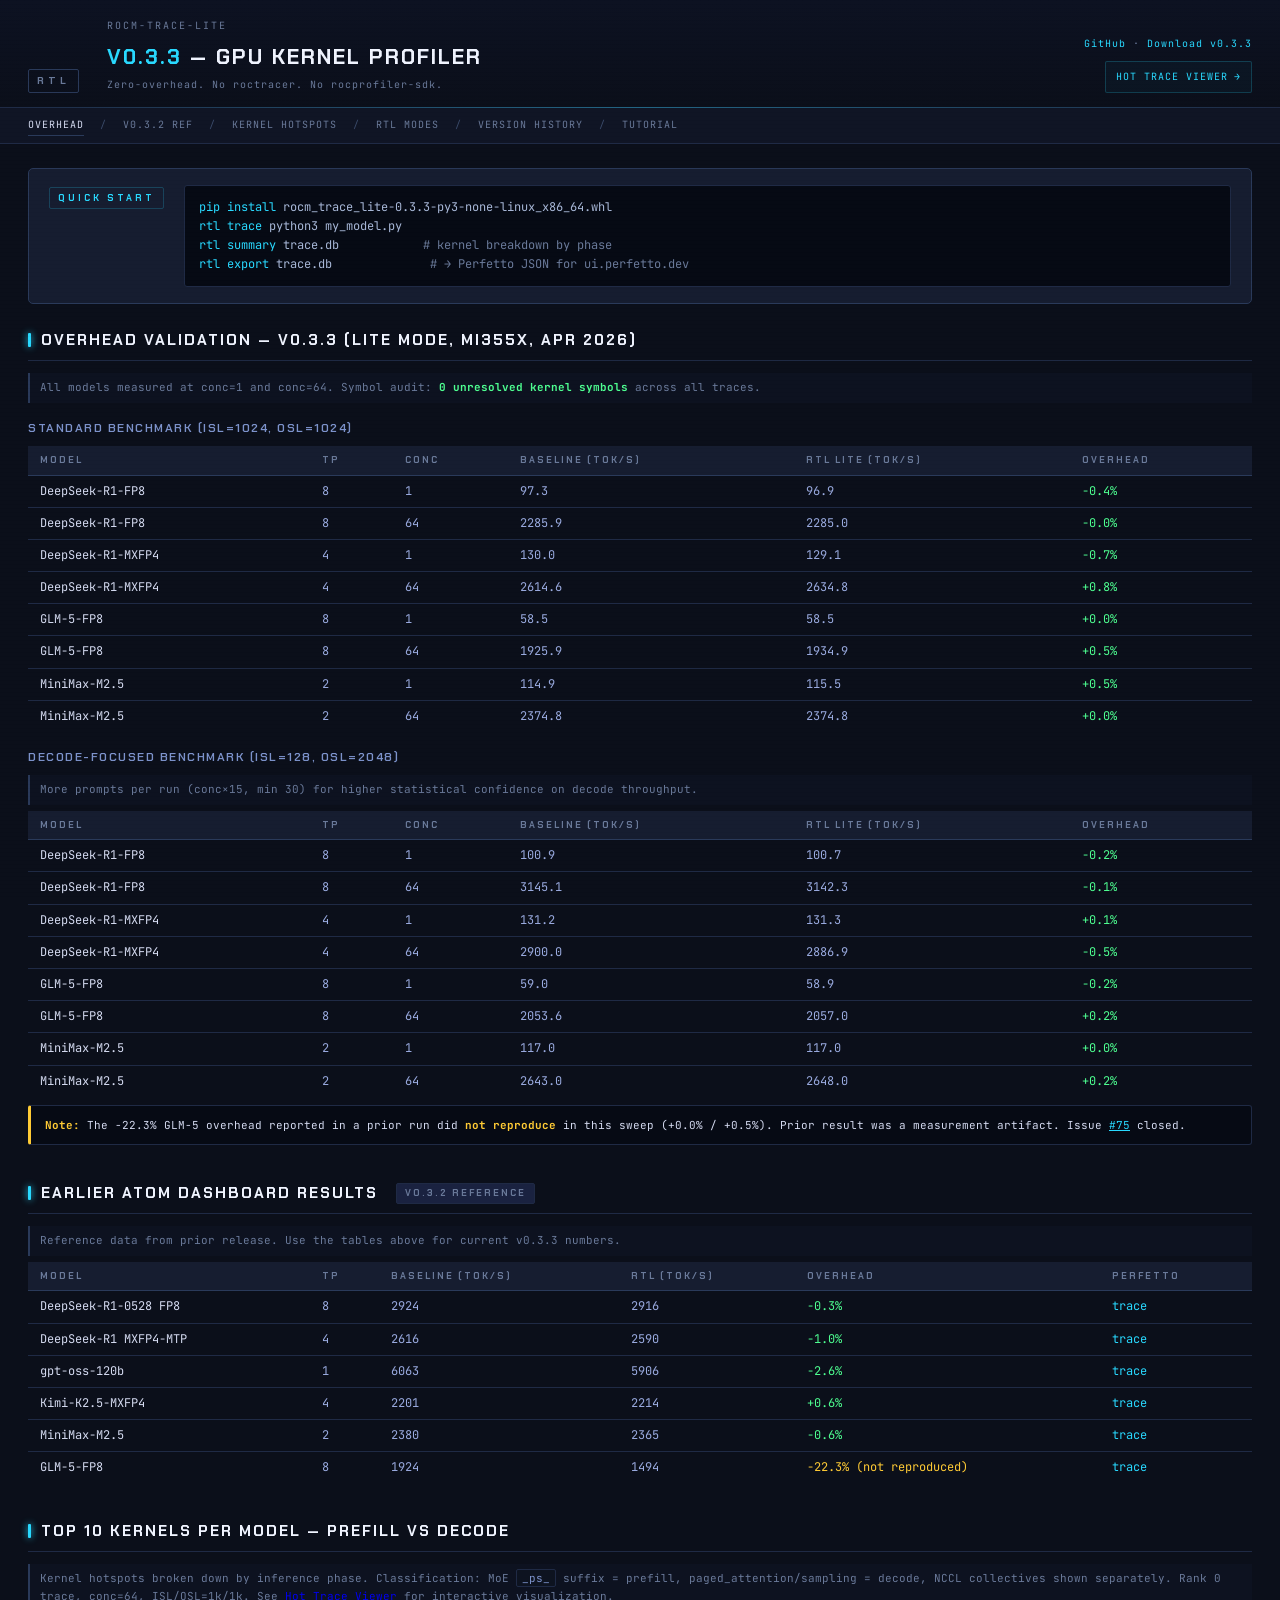
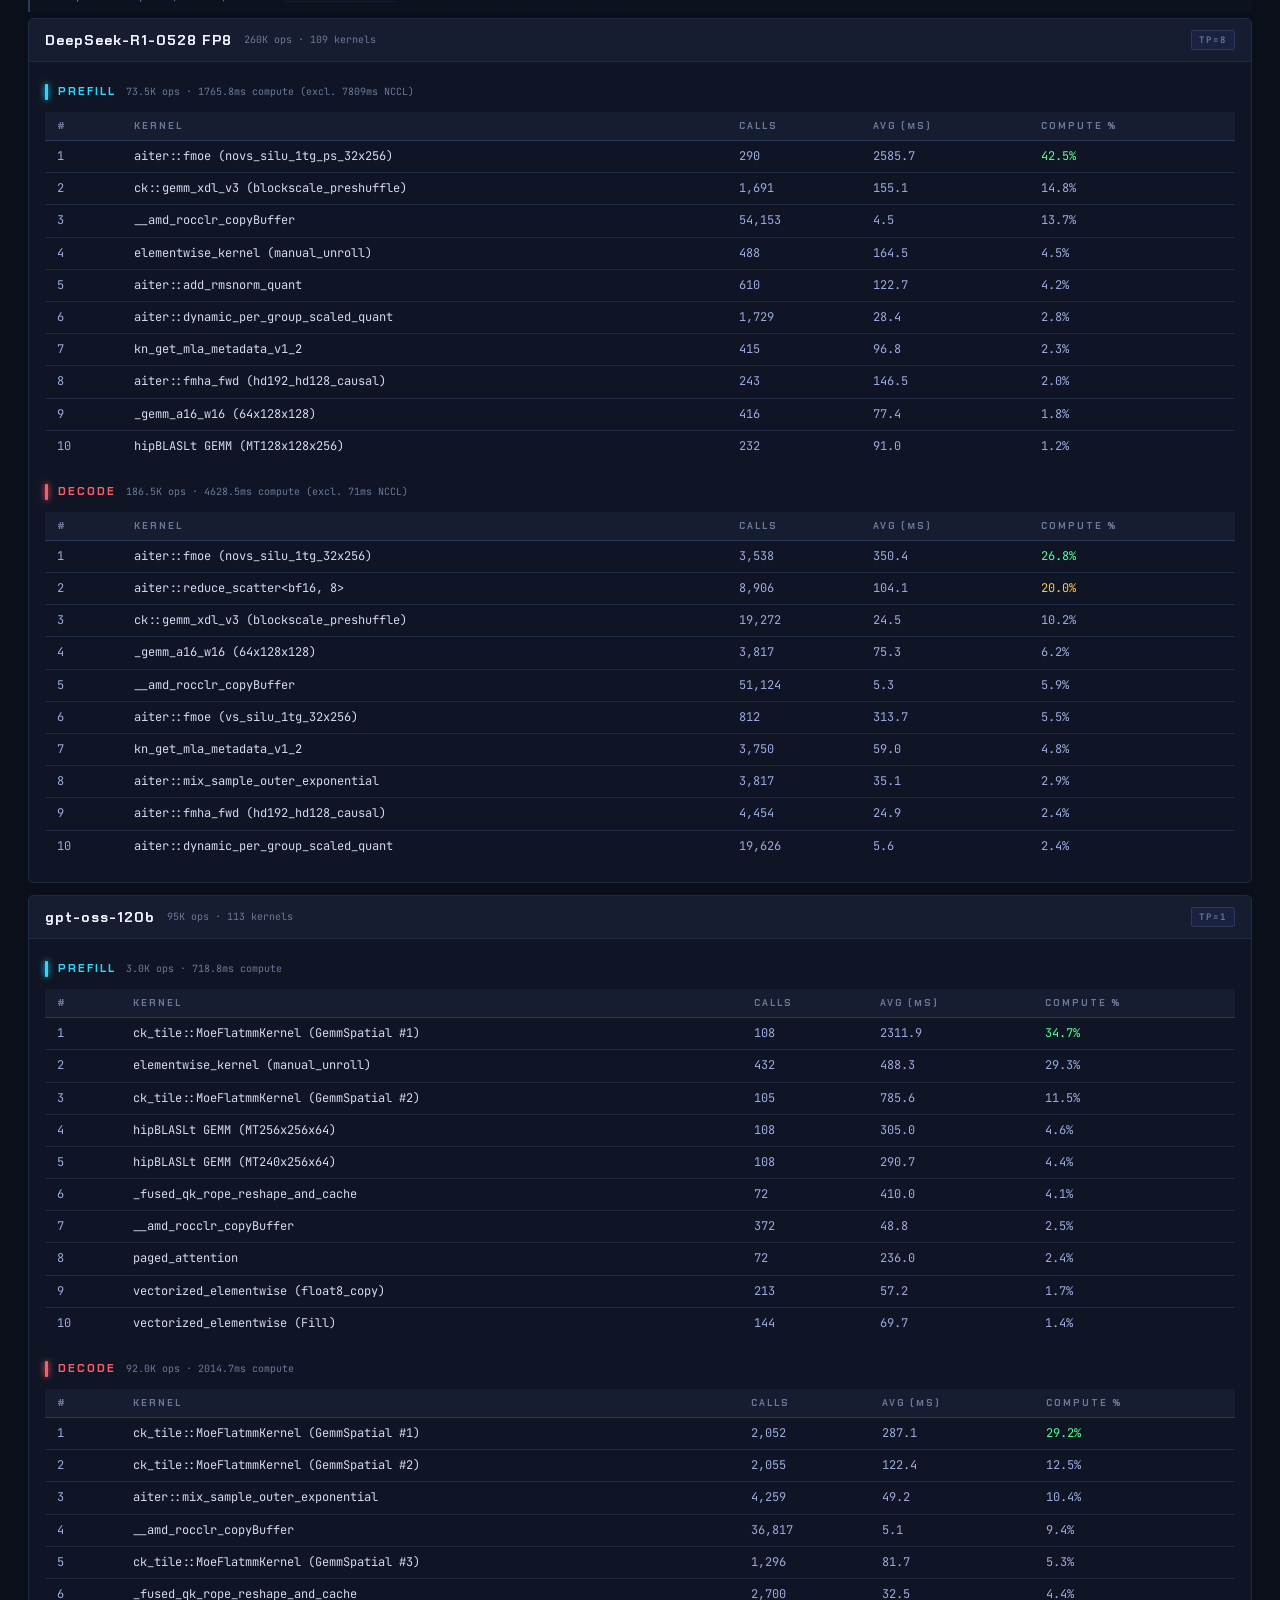
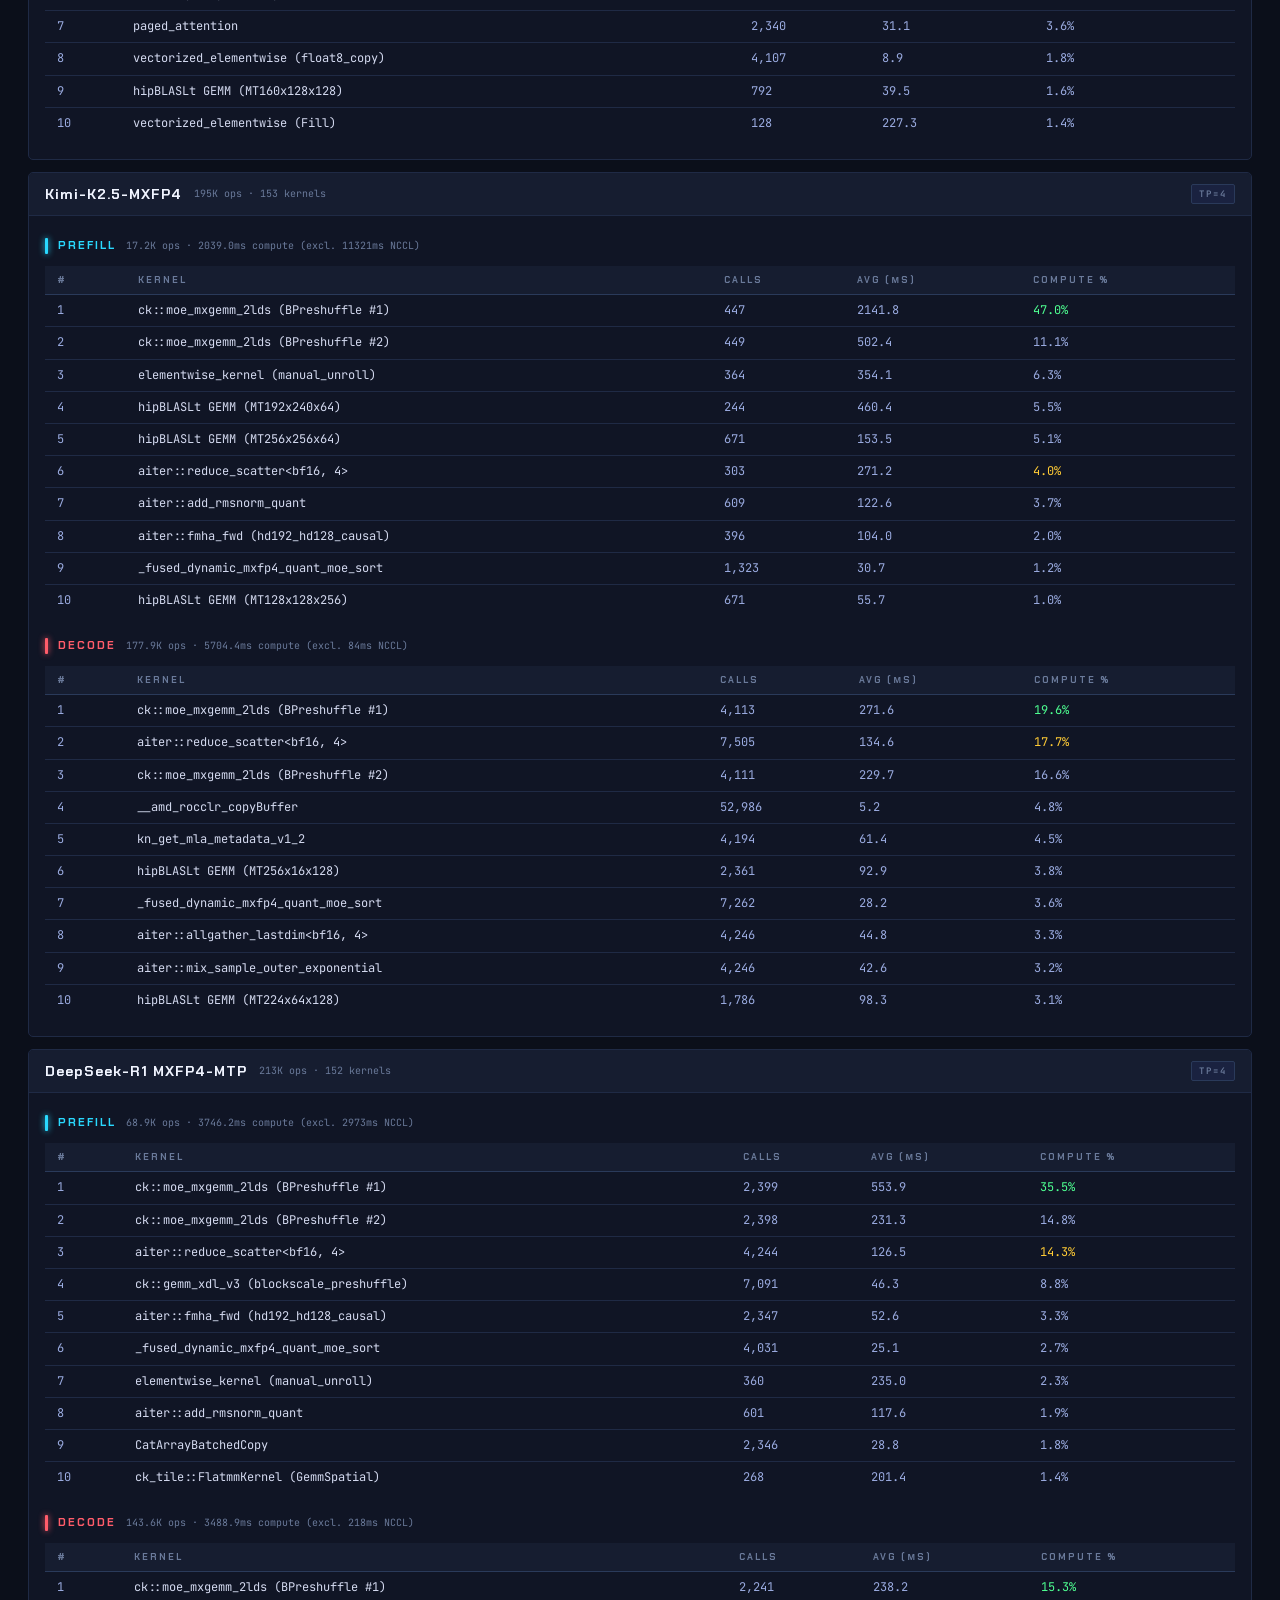
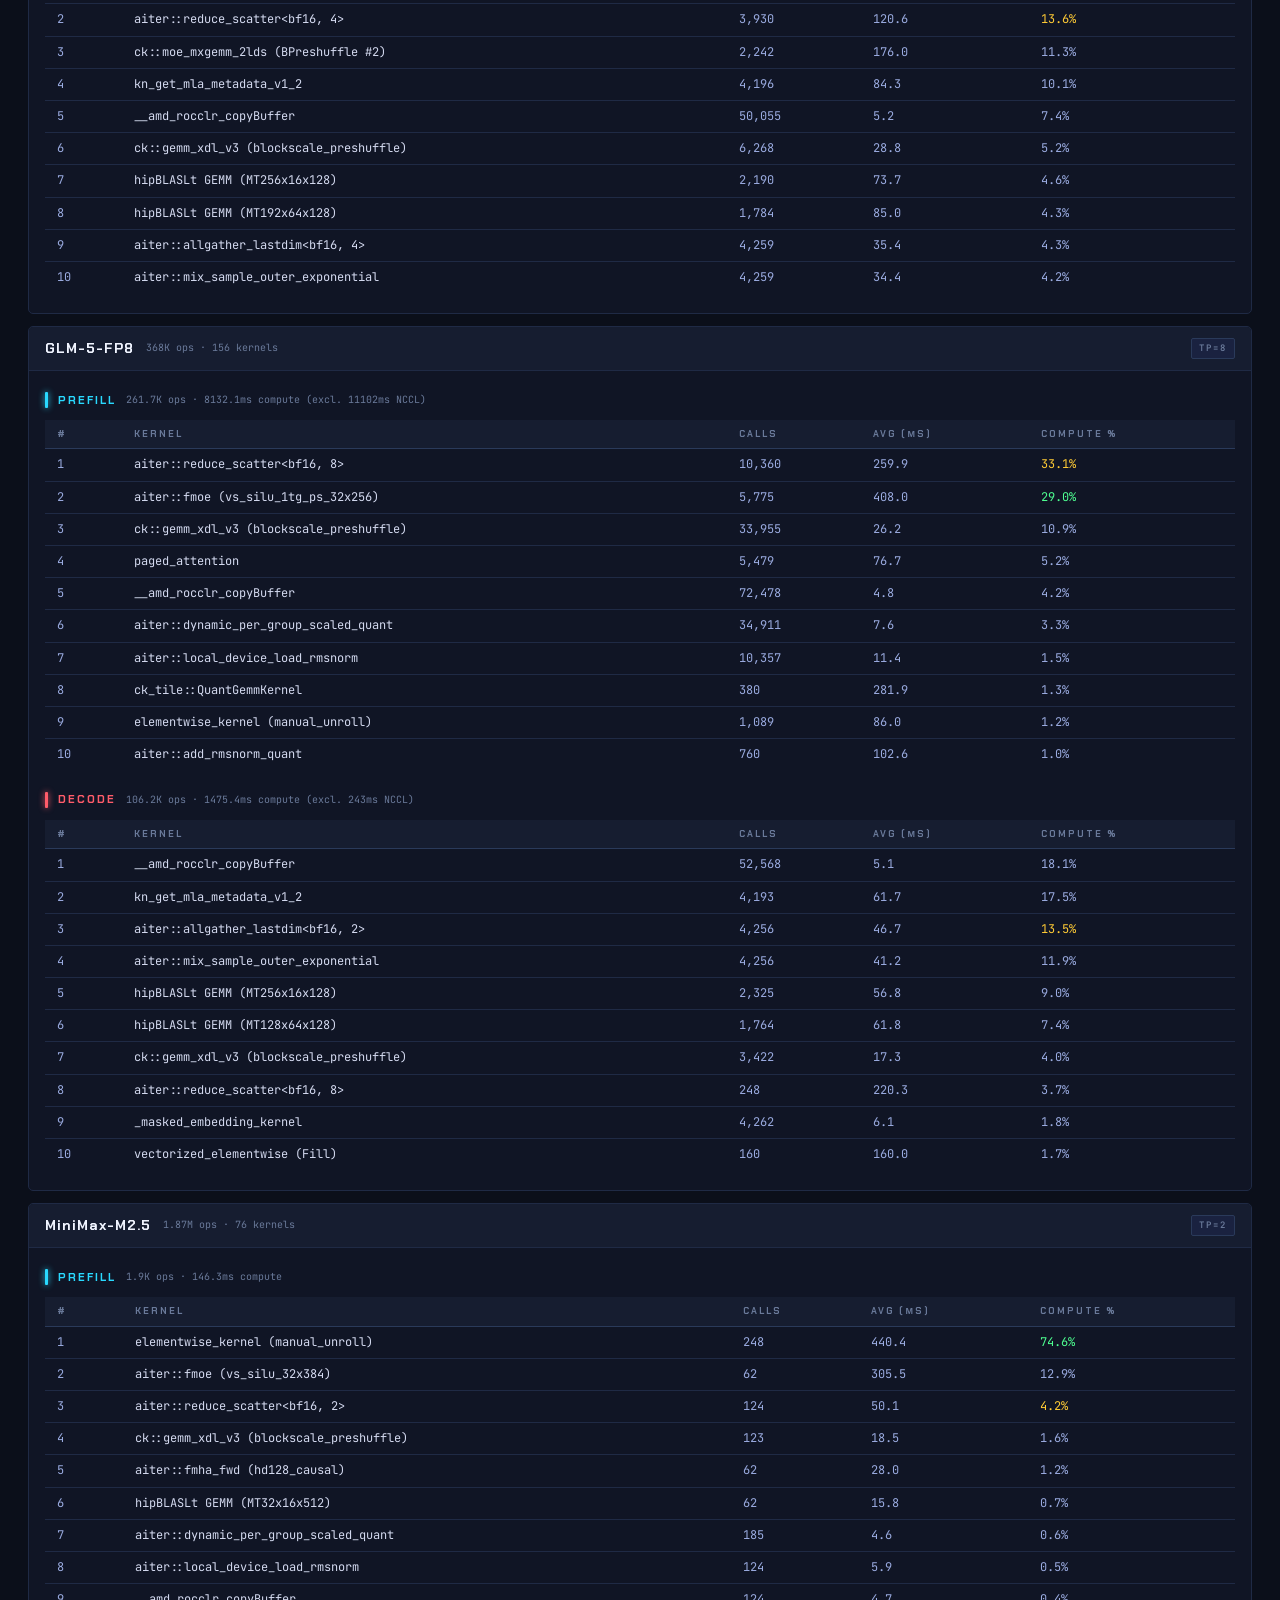
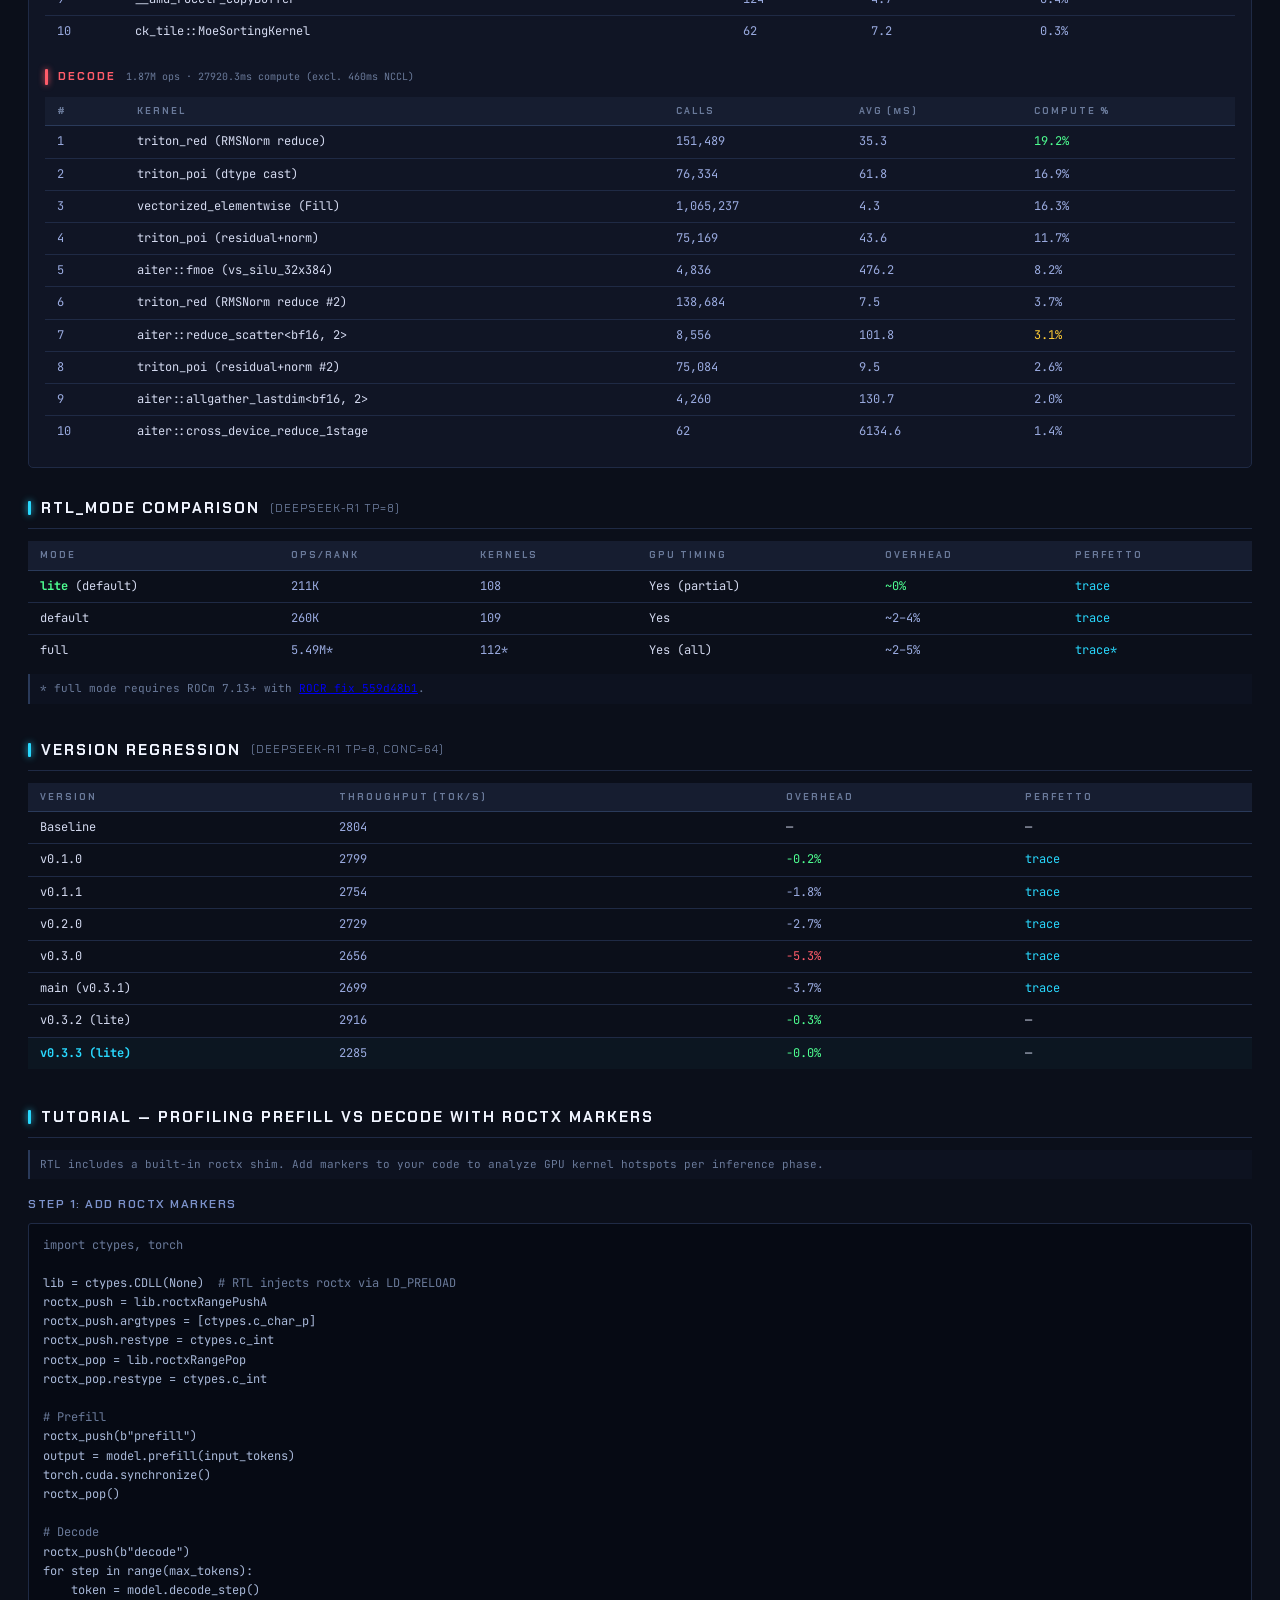
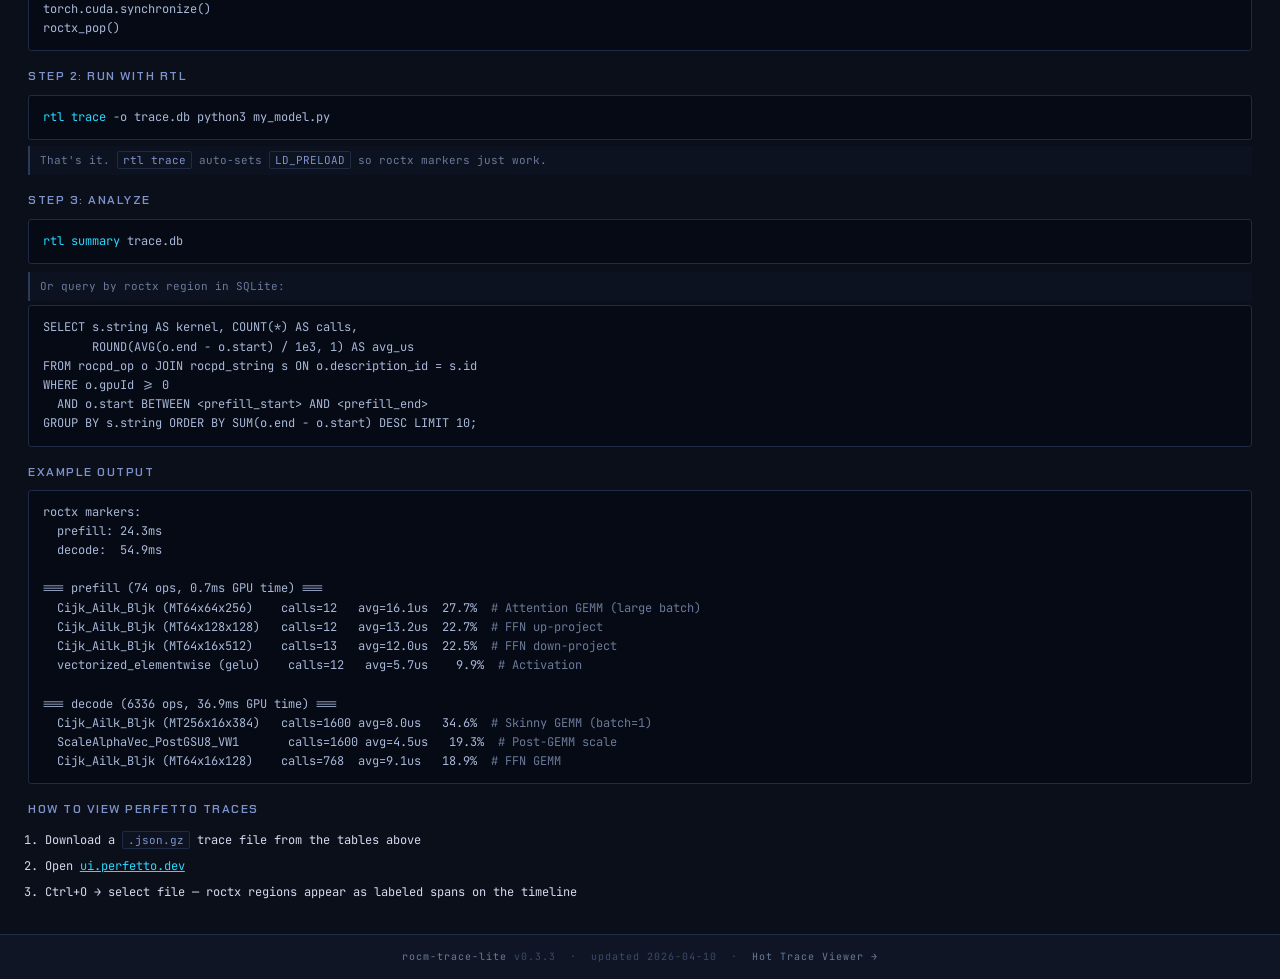
==== docs/extra/samples/index.html @ 05d45464 "docs: Rename benchmark.html → index.html in samples so samples/index.html resolves Co-Authored-By: C" ====
<!DOCTYPE html>
<html lang="en">
<head>
<meta charset="utf-8">
<title>rocm-trace-lite (RTL) — Zero-Overhead GPU Profiler</title>
<link rel="preconnect" href="https://fonts.googleapis.com">
<link href="https://fonts.googleapis.com/css2?family=Chakra+Petch:wght@300;400;600;700&family=JetBrains+Mono:wght@300;400;500&display=swap" rel="stylesheet">
<style>
:root {
  --bg:       #0b0f1a;
  --bg2:      #101525;
  --bg3:      #161d30;
  --border:   #1f2a45;
  --border2:  #2a3a5a;
  --text:     #d4daf0;
  --muted:    #6a7a9a;
  --dim:      #3a4a6a;
  --prefill:  #29d9ff;
  --decode:   #ff5c6a;
  --comm:     #ffcb35;
  --shared:   #7d93cc;
  --pass:     #4eff91;
  --warn:     #ffcb35;
  --white:    #f0f4ff;
}
*,*::before,*::after{box-sizing:border-box;margin:0;padding:0}
body{background:var(--bg);color:var(--text);font-family:'JetBrains Mono',monospace;font-size:13px;line-height:1.6;min-height:100vh}
body::before{content:'';position:fixed;inset:0;z-index:9999;pointer-events:none;background:repeating-linear-gradient(0deg,transparent,transparent 3px,rgba(0,0,0,0.02) 3px,rgba(0,0,0,0.02) 4px)}

/* HEADER */
header{border-bottom:1px solid var(--border);padding:18px 28px 14px;display:flex;align-items:flex-end;gap:28px;background:linear-gradient(180deg,#0d1222 0%,var(--bg) 100%);position:relative}
header::after{content:'';position:absolute;bottom:-1px;left:0;right:0;height:1px;background:linear-gradient(90deg,transparent,#29d9ff55,transparent)}
.logo-mark{font-family:'Chakra Petch',sans-serif;font-size:10px;font-weight:700;letter-spacing:4px;color:var(--muted);text-transform:uppercase;border:1px solid var(--border2);padding:3px 8px;border-radius:2px;flex-shrink:0}
.header-titles{flex:1}
h1{font-family:'Chakra Petch',sans-serif;font-size:21px;font-weight:700;letter-spacing:2px;color:var(--white);text-transform:uppercase;margin-top:6px}
h1 span{color:var(--prefill)}
.header-sub{font-size:10px;color:var(--muted);letter-spacing:1px;margin-top:3px}
.header-right{text-align:right;font-size:10px;color:var(--muted);letter-spacing:1px;line-height:2.2;flex-shrink:0}
.header-right a{color:var(--prefill);text-decoration:none}
.header-right a:hover{color:var(--white)}
.hot-link{display:inline-flex;align-items:center;gap:6px;color:var(--prefill);text-decoration:none;font-size:10px;letter-spacing:1px;text-transform:uppercase;border:1px solid #29d9ff35;padding:4px 10px;border-radius:2px;transition:all .15s;background:#29d9ff08}
.hot-link:hover{color:var(--white);border-color:#29d9ff88;background:#29d9ff14}
.hot-link::after{content:' →'}

/* NAV BAR */
.nav-bar{display:flex;align-items:center;gap:16px;padding:7px 28px;border-bottom:1px solid var(--border);background:var(--bg2);font-size:10px;color:var(--muted);letter-spacing:1px}
.nav-item{color:var(--muted);text-decoration:none;text-transform:uppercase;letter-spacing:1px;font-size:10px;padding:2px 0;border-bottom:1px solid transparent;transition:all .15s}
.nav-item:hover,.nav-item.active{color:var(--text);border-bottom-color:var(--border2)}
.nav-sep{color:var(--dim)}

/* MAIN */
.container{padding:24px 28px;display:flex;flex-direction:column;gap:24px;max-width:1400px;margin:0 auto}

/* SECTION HEADER */
.sec-label{font-family:'Chakra Petch',sans-serif;font-size:9px;font-weight:700;letter-spacing:4px;text-transform:uppercase;color:var(--muted);margin-bottom:6px}
h2{font-family:'Chakra Petch',sans-serif;font-size:15px;font-weight:700;letter-spacing:2px;color:var(--white);text-transform:uppercase;padding-bottom:8px;border-bottom:1px solid var(--border);margin-bottom:12px;display:flex;align-items:center;gap:10px}
h2::before{content:'';display:inline-block;width:3px;height:14px;border-radius:1px;background:var(--prefill);box-shadow:0 0 7px var(--prefill);flex-shrink:0}
h3{font-family:'Chakra Petch',sans-serif;font-size:12px;font-weight:600;letter-spacing:1.5px;color:var(--shared);text-transform:uppercase;margin:16px 0 8px}

/* CARD */
.card{border:1px solid var(--border);border-radius:5px;overflow:hidden;background:var(--bg2)}
.card:hover{border-color:var(--border2)}

/* QUICK START */
.quickstart{background:var(--bg3);border:1px solid var(--border2);border-radius:5px;padding:16px 20px;display:grid;grid-template-columns:auto 1fr;gap:20px;align-items:start}
.qs-badge{font-family:'Chakra Petch',sans-serif;font-size:9px;font-weight:700;letter-spacing:3px;text-transform:uppercase;color:var(--prefill);border:1px solid #29d9ff35;padding:3px 8px;border-radius:2px;white-space:nowrap;margin-top:2px}
pre{background:#060a14;border:1px solid var(--border);border-radius:3px;padding:12px 14px;font-family:'JetBrains Mono',monospace;font-size:12px;color:#a8b8d8;overflow-x:auto;line-height:1.6}
pre .cmd{color:var(--prefill)}
pre .cmt{color:var(--muted)}
code{background:#0d1320;border:1px solid var(--border);padding:1px 5px;border-radius:2px;font-family:'JetBrains Mono',monospace;font-size:11px;color:var(--shared)}

/* TABLES */
.tbl-wrap{overflow-x:auto;margin-bottom:8px}
table{width:100%;border-collapse:collapse;font-size:12px}
th{background:var(--bg3);color:var(--muted);font-family:'Chakra Petch',sans-serif;font-size:9px;font-weight:700;letter-spacing:2px;text-transform:uppercase;padding:7px 12px;border-bottom:1px solid var(--border2);text-align:left;white-space:nowrap}
td{padding:6px 12px;border-bottom:1px solid var(--border);color:var(--text);vertical-align:top}
tr:last-child td{border-bottom:none}
tr:hover td{background:rgba(255,255,255,0.02)}
.num{color:#9aabe0;font-variant-numeric:tabular-nums}
.pass{color:var(--pass)}
.warn{color:var(--warn)}
.fail{color:var(--decode)}
.muted-td{color:var(--muted);font-style:italic}
td a{color:var(--prefill);text-decoration:none}
td a:hover{color:var(--white);text-decoration:underline}

/* PHASE LABELS */
.phase-head{display:flex;align-items:center;gap:10px;padding:7px 0 5px;margin:14px 0 6px}
.phase-dot{width:3px;height:16px;border-radius:1px;flex-shrink:0}
.phase-name{font-family:'Chakra Petch',sans-serif;font-size:11px;font-weight:700;letter-spacing:2px;text-transform:uppercase}
.phase-meta{font-size:10px;color:var(--muted);font-family:'JetBrains Mono',monospace}
.ph-prefill .phase-dot{background:var(--prefill);box-shadow:0 0 6px var(--prefill)}
.ph-prefill .phase-name{color:var(--prefill)}
.ph-decode .phase-dot{background:var(--decode);box-shadow:0 0 6px var(--decode)}
.ph-decode .phase-name{color:var(--decode)}

/* MODEL SECTIONS */
.model-block{border:1px solid var(--border);border-radius:5px;overflow:hidden;background:var(--bg2)}
.model-head{padding:10px 16px;background:var(--bg3);border-bottom:1px solid var(--border);display:flex;align-items:center;gap:12px}
.model-name{font-family:'Chakra Petch',sans-serif;font-size:14px;font-weight:700;color:var(--white);letter-spacing:1px}
.model-meta{font-size:10px;color:var(--muted)}
.tag{font-size:9px;font-weight:600;letter-spacing:2px;padding:2px 7px;border-radius:2px;text-transform:uppercase;margin-left:auto}
.tag-tp{background:#1a2240;color:var(--muted);border:1px solid var(--border2)}
.model-body{padding:0 16px 12px}

/* NOTE / CALLOUT */
.note{font-size:11px;color:var(--muted);margin:6px 0;padding:6px 10px;border-left:2px solid var(--border2);background:#0d1220}
.callout{background:#060a14;border:1px solid var(--border);border-left:3px solid var(--comm);border-radius:3px;padding:10px 14px;font-size:11px;color:var(--text);line-height:1.7;margin:8px 0}
.callout b{color:var(--comm)}
.callout a{color:var(--prefill)}

/* VERSION BADGE */
.vbadge{display:inline-flex;align-items:center;gap:5px;font-family:'Chakra Petch',sans-serif;font-size:9px;font-weight:700;letter-spacing:2px;text-transform:uppercase;padding:2px 8px;border-radius:2px}
.vbadge-cur{background:#29d9ff14;color:var(--prefill);border:1px solid #29d9ff35}
.vbadge-old{background:#1a2240;color:var(--muted);border:1px solid var(--border)}

/* SECTION GUTTER */
.section{margin-bottom:4px}

/* FOOTER */
footer{border-top:1px solid var(--border);padding:14px 28px;font-size:10px;color:var(--dim);text-align:center;letter-spacing:1px;background:var(--bg2)}
footer a{color:var(--muted);text-decoration:none}
footer a:hover{color:var(--text)}

ol{padding-left:1.4em;color:var(--text);font-size:12px;line-height:2}
ol li{margin-bottom:2px}
</style>
</head>
<body>

<header>
  <div class="logo-mark">RTL</div>
  <div class="header-titles">
    <div style="font-size:10px;color:var(--muted);letter-spacing:2px;text-transform:uppercase">rocm-trace-lite</div>
    <h1><span>v0.3.3</span> — GPU Kernel Profiler</h1>
    <div class="header-sub">Zero-overhead. No roctracer. No rocprofiler-sdk.</div>
  </div>
  <div class="header-right">
    <div><a href="https://github.com/sunway513/rocm-trace-lite">GitHub</a> · <a href="https://github.com/sunway513/rocm-trace-lite/releases/tag/v0.3.3">Download v0.3.3</a></div>
    <div style="margin-top:6px"><a class="hot-link" href="hot_trace.html">Hot Trace Viewer</a></div>
  </div>
</header>

<div style="display:flex;align-items:center;gap:16px;padding:7px 28px;border-bottom:1px solid var(--border);background:var(--bg2);font-size:10px;letter-spacing:1px">
  <a class="nav-item active" href="#overhead">Overhead</a>
  <span class="nav-sep">/</span>
  <a class="nav-item" href="#atom-v032">v0.3.2 Ref</a>
  <span class="nav-sep">/</span>
  <a class="nav-item" href="#kernels">Kernel Hotspots</a>
  <span class="nav-sep">/</span>
  <a class="nav-item" href="#modes">RTL Modes</a>
  <span class="nav-sep">/</span>
  <a class="nav-item" href="#versions">Version History</a>
  <span class="nav-sep">/</span>
  <a class="nav-item" href="#tutorial">Tutorial</a>
</div>

<div class="container">

<!-- ======= QUICK START ======= -->
<div class="quickstart">
  <div class="qs-badge">Quick Start</div>
  <div>
<pre><span class="cmd">pip install</span> rocm_trace_lite-0.3.3-py3-none-linux_x86_64.whl
<span class="cmd">rtl trace</span> python3 my_model.py
<span class="cmd">rtl summary</span> trace.db            <span class="cmt"># kernel breakdown by phase</span>
<span class="cmd">rtl export</span> trace.db              <span class="cmt"># → Perfetto JSON for ui.perfetto.dev</span></pre>
  </div>
</div>

<!-- ======= OVERHEAD VALIDATION ======= -->
<div id="overhead" class="section">
  <h2>Overhead Validation — v0.3.3 (lite mode, MI355X, Apr 2026)</h2>
  <p class="note">All models measured at conc=1 and conc=64. Symbol audit: <b style="color:var(--pass)">0 unresolved kernel symbols</b> across all traces.</p>

  <h3>Standard Benchmark (ISL=1024, OSL=1024)</h3>
  <div class="tbl-wrap">
  <table>
    <tr><th>Model</th><th>TP</th><th>Conc</th><th>Baseline (tok/s)</th><th>RTL lite (tok/s)</th><th>Overhead</th></tr>
    <tr><td>DeepSeek-R1-FP8</td><td class="num">8</td><td class="num">1</td><td class="num">97.3</td><td class="num">96.9</td><td class="pass">-0.4%</td></tr>
    <tr><td>DeepSeek-R1-FP8</td><td class="num">8</td><td class="num">64</td><td class="num">2285.9</td><td class="num">2285.0</td><td class="pass">-0.0%</td></tr>
    <tr><td>DeepSeek-R1-MXFP4</td><td class="num">4</td><td class="num">1</td><td class="num">130.0</td><td class="num">129.1</td><td class="pass">-0.7%</td></tr>
    <tr><td>DeepSeek-R1-MXFP4</td><td class="num">4</td><td class="num">64</td><td class="num">2614.6</td><td class="num">2634.8</td><td class="pass">+0.8%</td></tr>
    <tr><td>GLM-5-FP8</td><td class="num">8</td><td class="num">1</td><td class="num">58.5</td><td class="num">58.5</td><td class="pass">+0.0%</td></tr>
    <tr><td>GLM-5-FP8</td><td class="num">8</td><td class="num">64</td><td class="num">1925.9</td><td class="num">1934.9</td><td class="pass">+0.5%</td></tr>
    <tr><td>MiniMax-M2.5</td><td class="num">2</td><td class="num">1</td><td class="num">114.9</td><td class="num">115.5</td><td class="pass">+0.5%</td></tr>
    <tr><td>MiniMax-M2.5</td><td class="num">2</td><td class="num">64</td><td class="num">2374.8</td><td class="num">2374.8</td><td class="pass">+0.0%</td></tr>
  </table>
  </div>

  <h3>Decode-Focused Benchmark (ISL=128, OSL=2048)</h3>
  <p class="note">More prompts per run (conc×15, min 30) for higher statistical confidence on decode throughput.</p>
  <div class="tbl-wrap">
  <table>
    <tr><th>Model</th><th>TP</th><th>Conc</th><th>Baseline (tok/s)</th><th>RTL lite (tok/s)</th><th>Overhead</th></tr>
    <tr><td>DeepSeek-R1-FP8</td><td class="num">8</td><td class="num">1</td><td class="num">100.9</td><td class="num">100.7</td><td class="pass">-0.2%</td></tr>
    <tr><td>DeepSeek-R1-FP8</td><td class="num">8</td><td class="num">64</td><td class="num">3145.1</td><td class="num">3142.3</td><td class="pass">-0.1%</td></tr>
    <tr><td>DeepSeek-R1-MXFP4</td><td class="num">4</td><td class="num">1</td><td class="num">131.2</td><td class="num">131.3</td><td class="pass">+0.1%</td></tr>
    <tr><td>DeepSeek-R1-MXFP4</td><td class="num">4</td><td class="num">64</td><td class="num">2900.0</td><td class="num">2886.9</td><td class="pass">-0.5%</td></tr>
    <tr><td>GLM-5-FP8</td><td class="num">8</td><td class="num">1</td><td class="num">59.0</td><td class="num">58.9</td><td class="pass">-0.2%</td></tr>
    <tr><td>GLM-5-FP8</td><td class="num">8</td><td class="num">64</td><td class="num">2053.6</td><td class="num">2057.0</td><td class="pass">+0.2%</td></tr>
    <tr><td>MiniMax-M2.5</td><td class="num">2</td><td class="num">1</td><td class="num">117.0</td><td class="num">117.0</td><td class="pass">+0.0%</td></tr>
    <tr><td>MiniMax-M2.5</td><td class="num">2</td><td class="num">64</td><td class="num">2643.0</td><td class="num">2648.0</td><td class="pass">+0.2%</td></tr>
  </table>
  </div>

  <div class="callout">
    <b>Note:</b> The -22.3% GLM-5 overhead reported in a prior run did <b>not reproduce</b> in this sweep (+0.0% / +0.5%). Prior result was a measurement artifact. Issue <a href="https://github.com/sunway513/rocm-trace-lite/issues/75">#75</a> closed.
  </div>
</div>

<!-- ======= ATOM v0.3.2 REFERENCE ======= -->
<div id="atom-v032" class="section">
  <h2>Earlier ATOM Dashboard Results <span class="vbadge vbadge-old" style="margin-left:8px">v0.3.2 reference</span></h2>
  <p class="note">Reference data from prior release. Use the tables above for current v0.3.3 numbers.</p>
  <div class="tbl-wrap">
  <table>
    <tr><th>Model</th><th>TP</th><th>Baseline (tok/s)</th><th>RTL (tok/s)</th><th>Overhead</th><th>Perfetto</th></tr>
    <tr><td>DeepSeek-R1-0528 FP8</td><td class="num">8</td><td class="num">2924</td><td class="num">2916</td><td class="pass">-0.3%</td><td><a href="mode_full/perfetto_rank0.json.gz">trace</a></td></tr>
    <tr><td>DeepSeek-R1 MXFP4-MTP</td><td class="num">4</td><td class="num">2616</td><td class="num">2590</td><td class="pass">-1.0%</td><td><a href="model_mxfp4mtp/perfetto_rank0.json.gz">trace</a></td></tr>
    <tr><td>gpt-oss-120b</td><td class="num">1</td><td class="num">6063</td><td class="num">5906</td><td class="pass">-2.6%</td><td><a href="model_gptoss_tp1/perfetto_rank0.json.gz">trace</a></td></tr>
    <tr><td>Kimi-K2.5-MXFP4</td><td class="num">4</td><td class="num">2201</td><td class="num">2214</td><td class="pass">+0.6%</td><td><a href="model_kimi/perfetto_rank0.json.gz">trace</a></td></tr>
    <tr><td>MiniMax-M2.5</td><td class="num">2</td><td class="num">2380</td><td class="num">2365</td><td class="pass">-0.6%</td><td><a href="model_minimax/perfetto_rank0.json.gz">trace</a></td></tr>
    <tr><td>GLM-5-FP8</td><td class="num">8</td><td class="num">1924</td><td class="num">1494</td><td class="warn">-22.3% (not reproduced)</td><td><a href="model_glm5/perfetto_rank0.json.gz">trace</a></td></tr>
  </table>
  </div>
</div>

<!-- ======= KERNEL HOTSPOTS ======= -->
<div id="kernels" class="section">
  <h2>Top 10 Kernels per Model — Prefill vs Decode</h2>
  <p class="note">Kernel hotspots broken down by inference phase. Classification: MoE <code>_ps_</code> suffix = prefill, paged_attention/sampling = decode, NCCL collectives shown separately. Rank 0 trace, conc=64, ISL/OSL=1k/1k. See <a href="hot_trace.html">Hot Trace Viewer</a> for interactive visualization.</p>

  <!-- DeepSeek-R1-0528 FP8 -->
  <div class="model-block">
    <div class="model-head">
      <div class="model-name">DeepSeek-R1-0528 FP8</div>
      <div class="model-meta">260K ops · 109 kernels</div>
      <div class="tag tag-tp">TP=8</div>
    </div>
    <div class="model-body">
      <div class="phase-head ph-prefill">
        <div class="phase-dot"></div>
        <div class="phase-name">Prefill</div>
        <div class="phase-meta">73.5K ops · 1765.8ms compute (excl. 7809ms NCCL)</div>
      </div>
      <div class="tbl-wrap"><table>
        <tr><th>#</th><th>Kernel</th><th>Calls</th><th>Avg (μs)</th><th>Compute %</th></tr>
        <tr><td class="num">1</td><td>aiter::fmoe (novs_silu_1tg_ps_32x256)</td><td class="num">290</td><td class="num">2585.7</td><td class="pass">42.5%</td></tr>
        <tr><td class="num">2</td><td>ck::gemm_xdl_v3 (blockscale_preshuffle)</td><td class="num">1,691</td><td class="num">155.1</td><td class="num">14.8%</td></tr>
        <tr><td class="num">3</td><td>__amd_rocclr_copyBuffer</td><td class="num">54,153</td><td class="num">4.5</td><td class="num">13.7%</td></tr>
        <tr><td class="num">4</td><td>elementwise_kernel (manual_unroll)</td><td class="num">488</td><td class="num">164.5</td><td class="num">4.5%</td></tr>
        <tr><td class="num">5</td><td>aiter::add_rmsnorm_quant</td><td class="num">610</td><td class="num">122.7</td><td class="num">4.2%</td></tr>
        <tr><td class="num">6</td><td>aiter::dynamic_per_group_scaled_quant</td><td class="num">1,729</td><td class="num">28.4</td><td class="num">2.8%</td></tr>
        <tr><td class="num">7</td><td>kn_get_mla_metadata_v1_2</td><td class="num">415</td><td class="num">96.8</td><td class="num">2.3%</td></tr>
        <tr><td class="num">8</td><td>aiter::fmha_fwd (hd192_hd128_causal)</td><td class="num">243</td><td class="num">146.5</td><td class="num">2.0%</td></tr>
        <tr><td class="num">9</td><td>_gemm_a16_w16 (64x128x128)</td><td class="num">416</td><td class="num">77.4</td><td class="num">1.8%</td></tr>
        <tr><td class="num">10</td><td>hipBLASLt GEMM (MT128x128x256)</td><td class="num">232</td><td class="num">91.0</td><td class="num">1.2%</td></tr>
      </table></div>

      <div class="phase-head ph-decode">
        <div class="phase-dot"></div>
        <div class="phase-name">Decode</div>
        <div class="phase-meta">186.5K ops · 4628.5ms compute (excl. 71ms NCCL)</div>
      </div>
      <div class="tbl-wrap"><table>
        <tr><th>#</th><th>Kernel</th><th>Calls</th><th>Avg (μs)</th><th>Compute %</th></tr>
        <tr><td class="num">1</td><td>aiter::fmoe (novs_silu_1tg_32x256)</td><td class="num">3,538</td><td class="num">350.4</td><td class="pass">26.8%</td></tr>
        <tr><td class="num">2</td><td>aiter::reduce_scatter&lt;bf16, 8&gt;</td><td class="num">8,906</td><td class="num">104.1</td><td class="warn">20.0%</td></tr>
        <tr><td class="num">3</td><td>ck::gemm_xdl_v3 (blockscale_preshuffle)</td><td class="num">19,272</td><td class="num">24.5</td><td class="num">10.2%</td></tr>
        <tr><td class="num">4</td><td>_gemm_a16_w16 (64x128x128)</td><td class="num">3,817</td><td class="num">75.3</td><td class="num">6.2%</td></tr>
        <tr><td class="num">5</td><td>__amd_rocclr_copyBuffer</td><td class="num">51,124</td><td class="num">5.3</td><td class="num">5.9%</td></tr>
        <tr><td class="num">6</td><td>aiter::fmoe (vs_silu_1tg_32x256)</td><td class="num">812</td><td class="num">313.7</td><td class="num">5.5%</td></tr>
        <tr><td class="num">7</td><td>kn_get_mla_metadata_v1_2</td><td class="num">3,750</td><td class="num">59.0</td><td class="num">4.8%</td></tr>
        <tr><td class="num">8</td><td>aiter::mix_sample_outer_exponential</td><td class="num">3,817</td><td class="num">35.1</td><td class="num">2.9%</td></tr>
        <tr><td class="num">9</td><td>aiter::fmha_fwd (hd192_hd128_causal)</td><td class="num">4,454</td><td class="num">24.9</td><td class="num">2.4%</td></tr>
        <tr><td class="num">10</td><td>aiter::dynamic_per_group_scaled_quant</td><td class="num">19,626</td><td class="num">5.6</td><td class="num">2.4%</td></tr>
      </table></div>
    </div>
  </div>

  <!-- gpt-oss-120b -->
  <div class="model-block" style="margin-top:12px">
    <div class="model-head">
      <div class="model-name">gpt-oss-120b</div>
      <div class="model-meta">95K ops · 113 kernels</div>
      <div class="tag tag-tp">TP=1</div>
    </div>
    <div class="model-body">
      <div class="phase-head ph-prefill">
        <div class="phase-dot"></div>
        <div class="phase-name">Prefill</div>
        <div class="phase-meta">3.0K ops · 718.8ms compute</div>
      </div>
      <div class="tbl-wrap"><table>
        <tr><th>#</th><th>Kernel</th><th>Calls</th><th>Avg (μs)</th><th>Compute %</th></tr>
        <tr><td class="num">1</td><td>ck_tile::MoeFlatmmKernel (GemmSpatial #1)</td><td class="num">108</td><td class="num">2311.9</td><td class="pass">34.7%</td></tr>
        <tr><td class="num">2</td><td>elementwise_kernel (manual_unroll)</td><td class="num">432</td><td class="num">488.3</td><td class="num">29.3%</td></tr>
        <tr><td class="num">3</td><td>ck_tile::MoeFlatmmKernel (GemmSpatial #2)</td><td class="num">105</td><td class="num">785.6</td><td class="num">11.5%</td></tr>
        <tr><td class="num">4</td><td>hipBLASLt GEMM (MT256x256x64)</td><td class="num">108</td><td class="num">305.0</td><td class="num">4.6%</td></tr>
        <tr><td class="num">5</td><td>hipBLASLt GEMM (MT240x256x64)</td><td class="num">108</td><td class="num">290.7</td><td class="num">4.4%</td></tr>
        <tr><td class="num">6</td><td>_fused_qk_rope_reshape_and_cache</td><td class="num">72</td><td class="num">410.0</td><td class="num">4.1%</td></tr>
        <tr><td class="num">7</td><td>__amd_rocclr_copyBuffer</td><td class="num">372</td><td class="num">48.8</td><td class="num">2.5%</td></tr>
        <tr><td class="num">8</td><td>paged_attention</td><td class="num">72</td><td class="num">236.0</td><td class="num">2.4%</td></tr>
        <tr><td class="num">9</td><td>vectorized_elementwise (float8_copy)</td><td class="num">213</td><td class="num">57.2</td><td class="num">1.7%</td></tr>
        <tr><td class="num">10</td><td>vectorized_elementwise (Fill)</td><td class="num">144</td><td class="num">69.7</td><td class="num">1.4%</td></tr>
      </table></div>

      <div class="phase-head ph-decode">
        <div class="phase-dot"></div>
        <div class="phase-name">Decode</div>
        <div class="phase-meta">92.0K ops · 2014.7ms compute</div>
      </div>
      <div class="tbl-wrap"><table>
        <tr><th>#</th><th>Kernel</th><th>Calls</th><th>Avg (μs)</th><th>Compute %</th></tr>
        <tr><td class="num">1</td><td>ck_tile::MoeFlatmmKernel (GemmSpatial #1)</td><td class="num">2,052</td><td class="num">287.1</td><td class="pass">29.2%</td></tr>
        <tr><td class="num">2</td><td>ck_tile::MoeFlatmmKernel (GemmSpatial #2)</td><td class="num">2,055</td><td class="num">122.4</td><td class="num">12.5%</td></tr>
        <tr><td class="num">3</td><td>aiter::mix_sample_outer_exponential</td><td class="num">4,259</td><td class="num">49.2</td><td class="num">10.4%</td></tr>
        <tr><td class="num">4</td><td>__amd_rocclr_copyBuffer</td><td class="num">36,817</td><td class="num">5.1</td><td class="num">9.4%</td></tr>
        <tr><td class="num">5</td><td>ck_tile::MoeFlatmmKernel (GemmSpatial #3)</td><td class="num">1,296</td><td class="num">81.7</td><td class="num">5.3%</td></tr>
        <tr><td class="num">6</td><td>_fused_qk_rope_reshape_and_cache</td><td class="num">2,700</td><td class="num">32.5</td><td class="num">4.4%</td></tr>
        <tr><td class="num">7</td><td>paged_attention</td><td class="num">2,340</td><td class="num">31.1</td><td class="num">3.6%</td></tr>
        <tr><td class="num">8</td><td>vectorized_elementwise (float8_copy)</td><td class="num">4,107</td><td class="num">8.9</td><td class="num">1.8%</td></tr>
        <tr><td class="num">9</td><td>hipBLASLt GEMM (MT160x128x128)</td><td class="num">792</td><td class="num">39.5</td><td class="num">1.6%</td></tr>
        <tr><td class="num">10</td><td>vectorized_elementwise (Fill)</td><td class="num">128</td><td class="num">227.3</td><td class="num">1.4%</td></tr>
      </table></div>
    </div>
  </div>

  <!-- Kimi-K2.5-MXFP4 -->
  <div class="model-block" style="margin-top:12px">
    <div class="model-head">
      <div class="model-name">Kimi-K2.5-MXFP4</div>
      <div class="model-meta">195K ops · 153 kernels</div>
      <div class="tag tag-tp">TP=4</div>
    </div>
    <div class="model-body">
      <div class="phase-head ph-prefill">
        <div class="phase-dot"></div>
        <div class="phase-name">Prefill</div>
        <div class="phase-meta">17.2K ops · 2039.0ms compute (excl. 11321ms NCCL)</div>
      </div>
      <div class="tbl-wrap"><table>
        <tr><th>#</th><th>Kernel</th><th>Calls</th><th>Avg (μs)</th><th>Compute %</th></tr>
        <tr><td class="num">1</td><td>ck::moe_mxgemm_2lds (BPreshuffle #1)</td><td class="num">447</td><td class="num">2141.8</td><td class="pass">47.0%</td></tr>
        <tr><td class="num">2</td><td>ck::moe_mxgemm_2lds (BPreshuffle #2)</td><td class="num">449</td><td class="num">502.4</td><td class="num">11.1%</td></tr>
        <tr><td class="num">3</td><td>elementwise_kernel (manual_unroll)</td><td class="num">364</td><td class="num">354.1</td><td class="num">6.3%</td></tr>
        <tr><td class="num">4</td><td>hipBLASLt GEMM (MT192x240x64)</td><td class="num">244</td><td class="num">460.4</td><td class="num">5.5%</td></tr>
        <tr><td class="num">5</td><td>hipBLASLt GEMM (MT256x256x64)</td><td class="num">671</td><td class="num">153.5</td><td class="num">5.1%</td></tr>
        <tr><td class="num">6</td><td>aiter::reduce_scatter&lt;bf16, 4&gt;</td><td class="num">303</td><td class="num">271.2</td><td class="warn">4.0%</td></tr>
        <tr><td class="num">7</td><td>aiter::add_rmsnorm_quant</td><td class="num">609</td><td class="num">122.6</td><td class="num">3.7%</td></tr>
        <tr><td class="num">8</td><td>aiter::fmha_fwd (hd192_hd128_causal)</td><td class="num">396</td><td class="num">104.0</td><td class="num">2.0%</td></tr>
        <tr><td class="num">9</td><td>_fused_dynamic_mxfp4_quant_moe_sort</td><td class="num">1,323</td><td class="num">30.7</td><td class="num">1.2%</td></tr>
        <tr><td class="num">10</td><td>hipBLASLt GEMM (MT128x128x256)</td><td class="num">671</td><td class="num">55.7</td><td class="num">1.0%</td></tr>
      </table></div>

      <div class="phase-head ph-decode">
        <div class="phase-dot"></div>
        <div class="phase-name">Decode</div>
        <div class="phase-meta">177.9K ops · 5704.4ms compute (excl. 84ms NCCL)</div>
      </div>
      <div class="tbl-wrap"><table>
        <tr><th>#</th><th>Kernel</th><th>Calls</th><th>Avg (μs)</th><th>Compute %</th></tr>
        <tr><td class="num">1</td><td>ck::moe_mxgemm_2lds (BPreshuffle #1)</td><td class="num">4,113</td><td class="num">271.6</td><td class="pass">19.6%</td></tr>
        <tr><td class="num">2</td><td>aiter::reduce_scatter&lt;bf16, 4&gt;</td><td class="num">7,505</td><td class="num">134.6</td><td class="warn">17.7%</td></tr>
        <tr><td class="num">3</td><td>ck::moe_mxgemm_2lds (BPreshuffle #2)</td><td class="num">4,111</td><td class="num">229.7</td><td class="num">16.6%</td></tr>
        <tr><td class="num">4</td><td>__amd_rocclr_copyBuffer</td><td class="num">52,986</td><td class="num">5.2</td><td class="num">4.8%</td></tr>
        <tr><td class="num">5</td><td>kn_get_mla_metadata_v1_2</td><td class="num">4,194</td><td class="num">61.4</td><td class="num">4.5%</td></tr>
        <tr><td class="num">6</td><td>hipBLASLt GEMM (MT256x16x128)</td><td class="num">2,361</td><td class="num">92.9</td><td class="num">3.8%</td></tr>
        <tr><td class="num">7</td><td>_fused_dynamic_mxfp4_quant_moe_sort</td><td class="num">7,262</td><td class="num">28.2</td><td class="num">3.6%</td></tr>
        <tr><td class="num">8</td><td>aiter::allgather_lastdim&lt;bf16, 4&gt;</td><td class="num">4,246</td><td class="num">44.8</td><td class="num">3.3%</td></tr>
        <tr><td class="num">9</td><td>aiter::mix_sample_outer_exponential</td><td class="num">4,246</td><td class="num">42.6</td><td class="num">3.2%</td></tr>
        <tr><td class="num">10</td><td>hipBLASLt GEMM (MT224x64x128)</td><td class="num">1,786</td><td class="num">98.3</td><td class="num">3.1%</td></tr>
      </table></div>
    </div>
  </div>

  <!-- DeepSeek-R1 MXFP4-MTP -->
  <div class="model-block" style="margin-top:12px">
    <div class="model-head">
      <div class="model-name">DeepSeek-R1 MXFP4-MTP</div>
      <div class="model-meta">213K ops · 152 kernels</div>
      <div class="tag tag-tp">TP=4</div>
    </div>
    <div class="model-body">
      <div class="phase-head ph-prefill">
        <div class="phase-dot"></div>
        <div class="phase-name">Prefill</div>
        <div class="phase-meta">68.9K ops · 3746.2ms compute (excl. 2973ms NCCL)</div>
      </div>
      <div class="tbl-wrap"><table>
        <tr><th>#</th><th>Kernel</th><th>Calls</th><th>Avg (μs)</th><th>Compute %</th></tr>
        <tr><td class="num">1</td><td>ck::moe_mxgemm_2lds (BPreshuffle #1)</td><td class="num">2,399</td><td class="num">553.9</td><td class="pass">35.5%</td></tr>
        <tr><td class="num">2</td><td>ck::moe_mxgemm_2lds (BPreshuffle #2)</td><td class="num">2,398</td><td class="num">231.3</td><td class="num">14.8%</td></tr>
        <tr><td class="num">3</td><td>aiter::reduce_scatter&lt;bf16, 4&gt;</td><td class="num">4,244</td><td class="num">126.5</td><td class="warn">14.3%</td></tr>
        <tr><td class="num">4</td><td>ck::gemm_xdl_v3 (blockscale_preshuffle)</td><td class="num">7,091</td><td class="num">46.3</td><td class="num">8.8%</td></tr>
        <tr><td class="num">5</td><td>aiter::fmha_fwd (hd192_hd128_causal)</td><td class="num">2,347</td><td class="num">52.6</td><td class="num">3.3%</td></tr>
        <tr><td class="num">6</td><td>_fused_dynamic_mxfp4_quant_moe_sort</td><td class="num">4,031</td><td class="num">25.1</td><td class="num">2.7%</td></tr>
        <tr><td class="num">7</td><td>elementwise_kernel (manual_unroll)</td><td class="num">360</td><td class="num">235.0</td><td class="num">2.3%</td></tr>
        <tr><td class="num">8</td><td>aiter::add_rmsnorm_quant</td><td class="num">601</td><td class="num">117.6</td><td class="num">1.9%</td></tr>
        <tr><td class="num">9</td><td>CatArrayBatchedCopy</td><td class="num">2,346</td><td class="num">28.8</td><td class="num">1.8%</td></tr>
        <tr><td class="num">10</td><td>ck_tile::FlatmmKernel (GemmSpatial)</td><td class="num">268</td><td class="num">201.4</td><td class="num">1.4%</td></tr>
      </table></div>

      <div class="phase-head ph-decode">
        <div class="phase-dot"></div>
        <div class="phase-name">Decode</div>
        <div class="phase-meta">143.6K ops · 3488.9ms compute (excl. 218ms NCCL)</div>
      </div>
      <div class="tbl-wrap"><table>
        <tr><th>#</th><th>Kernel</th><th>Calls</th><th>Avg (μs)</th><th>Compute %</th></tr>
        <tr><td class="num">1</td><td>ck::moe_mxgemm_2lds (BPreshuffle #1)</td><td class="num">2,241</td><td class="num">238.2</td><td class="pass">15.3%</td></tr>
        <tr><td class="num">2</td><td>aiter::reduce_scatter&lt;bf16, 4&gt;</td><td class="num">3,930</td><td class="num">120.6</td><td class="warn">13.6%</td></tr>
        <tr><td class="num">3</td><td>ck::moe_mxgemm_2lds (BPreshuffle #2)</td><td class="num">2,242</td><td class="num">176.0</td><td class="num">11.3%</td></tr>
        <tr><td class="num">4</td><td>kn_get_mla_metadata_v1_2</td><td class="num">4,196</td><td class="num">84.3</td><td class="num">10.1%</td></tr>
        <tr><td class="num">5</td><td>__amd_rocclr_copyBuffer</td><td class="num">50,055</td><td class="num">5.2</td><td class="num">7.4%</td></tr>
        <tr><td class="num">6</td><td>ck::gemm_xdl_v3 (blockscale_preshuffle)</td><td class="num">6,268</td><td class="num">28.8</td><td class="num">5.2%</td></tr>
        <tr><td class="num">7</td><td>hipBLASLt GEMM (MT256x16x128)</td><td class="num">2,190</td><td class="num">73.7</td><td class="num">4.6%</td></tr>
        <tr><td class="num">8</td><td>hipBLASLt GEMM (MT192x64x128)</td><td class="num">1,784</td><td class="num">85.0</td><td class="num">4.3%</td></tr>
        <tr><td class="num">9</td><td>aiter::allgather_lastdim&lt;bf16, 4&gt;</td><td class="num">4,259</td><td class="num">35.4</td><td class="num">4.3%</td></tr>
        <tr><td class="num">10</td><td>aiter::mix_sample_outer_exponential</td><td class="num">4,259</td><td class="num">34.4</td><td class="num">4.2%</td></tr>
      </table></div>
    </div>
  </div>

  <!-- GLM-5-FP8 -->
  <div class="model-block" style="margin-top:12px">
    <div class="model-head">
      <div class="model-name">GLM-5-FP8</div>
      <div class="model-meta">368K ops · 156 kernels</div>
      <div class="tag tag-tp">TP=8</div>
    </div>
    <div class="model-body">
      <div class="phase-head ph-prefill">
        <div class="phase-dot"></div>
        <div class="phase-name">Prefill</div>
        <div class="phase-meta">261.7K ops · 8132.1ms compute (excl. 11102ms NCCL)</div>
      </div>
      <div class="tbl-wrap"><table>
        <tr><th>#</th><th>Kernel</th><th>Calls</th><th>Avg (μs)</th><th>Compute %</th></tr>
        <tr><td class="num">1</td><td>aiter::reduce_scatter&lt;bf16, 8&gt;</td><td class="num">10,360</td><td class="num">259.9</td><td class="warn">33.1%</td></tr>
        <tr><td class="num">2</td><td>aiter::fmoe (vs_silu_1tg_ps_32x256)</td><td class="num">5,775</td><td class="num">408.0</td><td class="pass">29.0%</td></tr>
        <tr><td class="num">3</td><td>ck::gemm_xdl_v3 (blockscale_preshuffle)</td><td class="num">33,955</td><td class="num">26.2</td><td class="num">10.9%</td></tr>
        <tr><td class="num">4</td><td>paged_attention</td><td class="num">5,479</td><td class="num">76.7</td><td class="num">5.2%</td></tr>
        <tr><td class="num">5</td><td>__amd_rocclr_copyBuffer</td><td class="num">72,478</td><td class="num">4.8</td><td class="num">4.2%</td></tr>
        <tr><td class="num">6</td><td>aiter::dynamic_per_group_scaled_quant</td><td class="num">34,911</td><td class="num">7.6</td><td class="num">3.3%</td></tr>
        <tr><td class="num">7</td><td>aiter::local_device_load_rmsnorm</td><td class="num">10,357</td><td class="num">11.4</td><td class="num">1.5%</td></tr>
        <tr><td class="num">8</td><td>ck_tile::QuantGemmKernel</td><td class="num">380</td><td class="num">281.9</td><td class="num">1.3%</td></tr>
        <tr><td class="num">9</td><td>elementwise_kernel (manual_unroll)</td><td class="num">1,089</td><td class="num">86.0</td><td class="num">1.2%</td></tr>
        <tr><td class="num">10</td><td>aiter::add_rmsnorm_quant</td><td class="num">760</td><td class="num">102.6</td><td class="num">1.0%</td></tr>
      </table></div>

      <div class="phase-head ph-decode">
        <div class="phase-dot"></div>
        <div class="phase-name">Decode</div>
        <div class="phase-meta">106.2K ops · 1475.4ms compute (excl. 243ms NCCL)</div>
      </div>
      <div class="tbl-wrap"><table>
        <tr><th>#</th><th>Kernel</th><th>Calls</th><th>Avg (μs)</th><th>Compute %</th></tr>
        <tr><td class="num">1</td><td>__amd_rocclr_copyBuffer</td><td class="num">52,568</td><td class="num">5.1</td><td class="num">18.1%</td></tr>
        <tr><td class="num">2</td><td>kn_get_mla_metadata_v1_2</td><td class="num">4,193</td><td class="num">61.7</td><td class="num">17.5%</td></tr>
        <tr><td class="num">3</td><td>aiter::allgather_lastdim&lt;bf16, 2&gt;</td><td class="num">4,256</td><td class="num">46.7</td><td class="warn">13.5%</td></tr>
        <tr><td class="num">4</td><td>aiter::mix_sample_outer_exponential</td><td class="num">4,256</td><td class="num">41.2</td><td class="num">11.9%</td></tr>
        <tr><td class="num">5</td><td>hipBLASLt GEMM (MT256x16x128)</td><td class="num">2,325</td><td class="num">56.8</td><td class="num">9.0%</td></tr>
        <tr><td class="num">6</td><td>hipBLASLt GEMM (MT128x64x128)</td><td class="num">1,764</td><td class="num">61.8</td><td class="num">7.4%</td></tr>
        <tr><td class="num">7</td><td>ck::gemm_xdl_v3 (blockscale_preshuffle)</td><td class="num">3,422</td><td class="num">17.3</td><td class="num">4.0%</td></tr>
        <tr><td class="num">8</td><td>aiter::reduce_scatter&lt;bf16, 8&gt;</td><td class="num">248</td><td class="num">220.3</td><td class="num">3.7%</td></tr>
        <tr><td class="num">9</td><td>_masked_embedding_kernel</td><td class="num">4,262</td><td class="num">6.1</td><td class="num">1.8%</td></tr>
        <tr><td class="num">10</td><td>vectorized_elementwise (Fill)</td><td class="num">160</td><td class="num">160.0</td><td class="num">1.7%</td></tr>
      </table></div>
    </div>
  </div>

  <!-- MiniMax-M2.5 -->
  <div class="model-block" style="margin-top:12px">
    <div class="model-head">
      <div class="model-name">MiniMax-M2.5</div>
      <div class="model-meta">1.87M ops · 76 kernels</div>
      <div class="tag tag-tp">TP=2</div>
    </div>
    <div class="model-body">
      <div class="phase-head ph-prefill">
        <div class="phase-dot"></div>
        <div class="phase-name">Prefill</div>
        <div class="phase-meta">1.9K ops · 146.3ms compute</div>
      </div>
      <div class="tbl-wrap"><table>
        <tr><th>#</th><th>Kernel</th><th>Calls</th><th>Avg (μs)</th><th>Compute %</th></tr>
        <tr><td class="num">1</td><td>elementwise_kernel (manual_unroll)</td><td class="num">248</td><td class="num">440.4</td><td class="pass">74.6%</td></tr>
        <tr><td class="num">2</td><td>aiter::fmoe (vs_silu_32x384)</td><td class="num">62</td><td class="num">305.5</td><td class="num">12.9%</td></tr>
        <tr><td class="num">3</td><td>aiter::reduce_scatter&lt;bf16, 2&gt;</td><td class="num">124</td><td class="num">50.1</td><td class="warn">4.2%</td></tr>
        <tr><td class="num">4</td><td>ck::gemm_xdl_v3 (blockscale_preshuffle)</td><td class="num">123</td><td class="num">18.5</td><td class="num">1.6%</td></tr>
        <tr><td class="num">5</td><td>aiter::fmha_fwd (hd128_causal)</td><td class="num">62</td><td class="num">28.0</td><td class="num">1.2%</td></tr>
        <tr><td class="num">6</td><td>hipBLASLt GEMM (MT32x16x512)</td><td class="num">62</td><td class="num">15.8</td><td class="num">0.7%</td></tr>
        <tr><td class="num">7</td><td>aiter::dynamic_per_group_scaled_quant</td><td class="num">185</td><td class="num">4.6</td><td class="num">0.6%</td></tr>
        <tr><td class="num">8</td><td>aiter::local_device_load_rmsnorm</td><td class="num">124</td><td class="num">5.9</td><td class="num">0.5%</td></tr>
        <tr><td class="num">9</td><td>__amd_rocclr_copyBuffer</td><td class="num">124</td><td class="num">4.7</td><td class="num">0.4%</td></tr>
        <tr><td class="num">10</td><td>ck_tile::MoeSortingKernel</td><td class="num">62</td><td class="num">7.2</td><td class="num">0.3%</td></tr>
      </table></div>

      <div class="phase-head ph-decode">
        <div class="phase-dot"></div>
        <div class="phase-name">Decode</div>
        <div class="phase-meta">1.87M ops · 27920.3ms compute (excl. 460ms NCCL)</div>
      </div>
      <div class="tbl-wrap"><table>
        <tr><th>#</th><th>Kernel</th><th>Calls</th><th>Avg (μs)</th><th>Compute %</th></tr>
        <tr><td class="num">1</td><td>triton_red (RMSNorm reduce)</td><td class="num">151,489</td><td class="num">35.3</td><td class="pass">19.2%</td></tr>
        <tr><td class="num">2</td><td>triton_poi (dtype cast)</td><td class="num">76,334</td><td class="num">61.8</td><td class="num">16.9%</td></tr>
        <tr><td class="num">3</td><td>vectorized_elementwise (Fill)</td><td class="num">1,065,237</td><td class="num">4.3</td><td class="num">16.3%</td></tr>
        <tr><td class="num">4</td><td>triton_poi (residual+norm)</td><td class="num">75,169</td><td class="num">43.6</td><td class="num">11.7%</td></tr>
        <tr><td class="num">5</td><td>aiter::fmoe (vs_silu_32x384)</td><td class="num">4,836</td><td class="num">476.2</td><td class="num">8.2%</td></tr>
        <tr><td class="num">6</td><td>triton_red (RMSNorm reduce #2)</td><td class="num">138,684</td><td class="num">7.5</td><td class="num">3.7%</td></tr>
        <tr><td class="num">7</td><td>aiter::reduce_scatter&lt;bf16, 2&gt;</td><td class="num">8,556</td><td class="num">101.8</td><td class="warn">3.1%</td></tr>
        <tr><td class="num">8</td><td>triton_poi (residual+norm #2)</td><td class="num">75,084</td><td class="num">9.5</td><td class="num">2.6%</td></tr>
        <tr><td class="num">9</td><td>aiter::allgather_lastdim&lt;bf16, 2&gt;</td><td class="num">4,260</td><td class="num">130.7</td><td class="num">2.0%</td></tr>
        <tr><td class="num">10</td><td>aiter::cross_device_reduce_1stage</td><td class="num">62</td><td class="num">6134.6</td><td class="num">1.4%</td></tr>
      </table></div>
    </div>
  </div>
</div>

<!-- ======= RTL MODES ======= -->
<div id="modes" class="section">
  <h2>RTL_MODE Comparison <span style="font-size:11px;color:var(--muted);font-weight:400;letter-spacing:1px">(DeepSeek-R1 TP=8)</span></h2>
  <div class="tbl-wrap">
  <table>
    <tr><th>Mode</th><th>Ops/rank</th><th>Kernels</th><th>GPU timing</th><th>Overhead</th><th>Perfetto</th></tr>
    <tr><td><b style="color:var(--pass)">lite</b> (default)</td><td class="num">211K</td><td class="num">108</td><td>Yes (partial)</td><td class="pass">~0%</td><td><a href="mode_lite/perfetto_rank0.json.gz">trace</a></td></tr>
    <tr><td>default</td><td class="num">260K</td><td class="num">109</td><td>Yes</td><td class="num">~2–4%</td><td><a href="mode_full/perfetto_rank0.json.gz">trace</a></td></tr>
    <tr><td>full</td><td class="num">5.49M*</td><td class="num">112*</td><td>Yes (all)</td><td class="num">~2–5%</td><td><a href="mode_observe/perfetto_rank0.json.gz">trace*</a></td></tr>
  </table>
  </div>
  <p class="note">* full mode requires ROCm 7.13+ with <a href="https://github.com/ROCm/rocm-systems/commit/559d48b1">ROCR fix 559d48b1</a>.</p>
</div>

<!-- ======= VERSION REGRESSION ======= -->
<div id="versions" class="section">
  <h2>Version Regression <span style="font-size:11px;color:var(--muted);font-weight:400;letter-spacing:1px">(DeepSeek-R1 TP=8, conc=64)</span></h2>
  <div class="tbl-wrap">
  <table>
    <tr><th>Version</th><th>Throughput (tok/s)</th><th>Overhead</th><th>Perfetto</th></tr>
    <tr><td>Baseline</td><td class="num">2804</td><td>—</td><td>—</td></tr>
    <tr><td>v0.1.0</td><td class="num">2799</td><td class="pass">-0.2%</td><td><a href="v0.1.0/perfetto_rank0.json.gz">trace</a></td></tr>
    <tr><td>v0.1.1</td><td class="num">2754</td><td class="num">-1.8%</td><td><a href="v0.1.1/perfetto_rank0.json.gz">trace</a></td></tr>
    <tr><td>v0.2.0</td><td class="num">2729</td><td class="num">-2.7%</td><td><a href="v0.2.0/perfetto_rank0.json.gz">trace</a></td></tr>
    <tr><td>v0.3.0</td><td class="num">2656</td><td class="fail">-5.3%</td><td><a href="v0.3.0/perfetto_rank0.json.gz">trace</a></td></tr>
    <tr><td>main (v0.3.1)</td><td class="num">2699</td><td class="num">-3.7%</td><td><a href="main/perfetto_rank0.json.gz">trace</a></td></tr>
    <tr><td>v0.3.2 (lite)</td><td class="num">2916</td><td class="pass">-0.3%</td><td>—</td></tr>
    <tr style="background:#29d9ff08"><td><b style="color:var(--prefill)">v0.3.3 (lite)</b></td><td class="num">2285</td><td class="pass">-0.0%</td><td>—</td></tr>
  </table>
  </div>
</div>

<!-- ======= TUTORIAL ======= -->
<div id="tutorial" class="section">
  <h2>Tutorial — Profiling Prefill vs Decode with roctx Markers</h2>
  <p class="note" style="margin-bottom:12px">RTL includes a built-in roctx shim. Add markers to your code to analyze GPU kernel hotspots per inference phase.</p>

  <h3>Step 1: Add roctx markers</h3>
<pre><span class="cmt">import ctypes, torch</span>

lib = ctypes.CDLL(None)  <span class="cmt"># RTL injects roctx via LD_PRELOAD</span>
roctx_push = lib.roctxRangePushA
roctx_push.argtypes = [ctypes.c_char_p]
roctx_push.restype = ctypes.c_int
roctx_pop = lib.roctxRangePop
roctx_pop.restype = ctypes.c_int

<span class="cmt"># Prefill</span>
roctx_push(b"prefill")
output = model.prefill(input_tokens)
torch.cuda.synchronize()
roctx_pop()

<span class="cmt"># Decode</span>
roctx_push(b"decode")
for step in range(max_tokens):
    token = model.decode_step()
torch.cuda.synchronize()
roctx_pop()</pre>

  <h3>Step 2: Run with RTL</h3>
<pre><span class="cmd">rtl trace</span> -o trace.db python3 my_model.py</pre>
  <p class="note" style="margin:6px 0 14px">That's it. <code>rtl trace</code> auto-sets <code>LD_PRELOAD</code> so roctx markers just work.</p>

  <h3>Step 3: Analyze</h3>
<pre><span class="cmd">rtl summary</span> trace.db</pre>

  <p class="note" style="margin:8px 0 4px">Or query by roctx region in SQLite:</p>
<pre>SELECT s.string AS kernel, COUNT(*) AS calls,
       ROUND(AVG(o.end - o.start) / 1e3, 1) AS avg_us
FROM rocpd_op o JOIN rocpd_string s ON o.description_id = s.id
WHERE o.gpuId &gt;= 0
  AND o.start BETWEEN &lt;prefill_start&gt; AND &lt;prefill_end&gt;
GROUP BY s.string ORDER BY SUM(o.end - o.start) DESC LIMIT 10;</pre>

  <h3>Example output</h3>
<pre>roctx markers:
  prefill: 24.3ms
  decode:  54.9ms

=== prefill (74 ops, 0.7ms GPU time) ===
  Cijk_Ailk_Bljk (MT64x64x256)    calls=12   avg=16.1us  27.7%  <span class="cmt"># Attention GEMM (large batch)</span>
  Cijk_Ailk_Bljk (MT64x128x128)   calls=12   avg=13.2us  22.7%  <span class="cmt"># FFN up-project</span>
  Cijk_Ailk_Bljk (MT64x16x512)    calls=13   avg=12.0us  22.5%  <span class="cmt"># FFN down-project</span>
  vectorized_elementwise (gelu)    calls=12   avg=5.7us    9.9%  <span class="cmt"># Activation</span>

=== decode (6336 ops, 36.9ms GPU time) ===
  Cijk_Ailk_Bljk (MT256x16x384)   calls=1600 avg=8.0us   34.6%  <span class="cmt"># Skinny GEMM (batch=1)</span>
  ScaleAlphaVec_PostGSU8_VW1       calls=1600 avg=4.5us   19.3%  <span class="cmt"># Post-GEMM scale</span>
  Cijk_Ailk_Bljk (MT64x16x128)    calls=768  avg=9.1us   18.9%  <span class="cmt"># FFN GEMM</span></pre>

  <h3>How to view Perfetto traces</h3>
  <ol>
    <li>Download a <code>.json.gz</code> trace file from the tables above</li>
    <li>Open <a href="https://ui.perfetto.dev" style="color:var(--prefill)">ui.perfetto.dev</a></li>
    <li>Ctrl+O → select file — roctx regions appear as labeled spans on the timeline</li>
  </ol>
</div>

</div><!-- /container -->

<footer>
  <a href="https://github.com/sunway513/rocm-trace-lite">rocm-trace-lite</a> v0.3.3 &nbsp;·&nbsp; updated 2026-04-10 &nbsp;·&nbsp; <a href="hot_trace.html">Hot Trace Viewer →</a>
</footer>

</body>
</html>
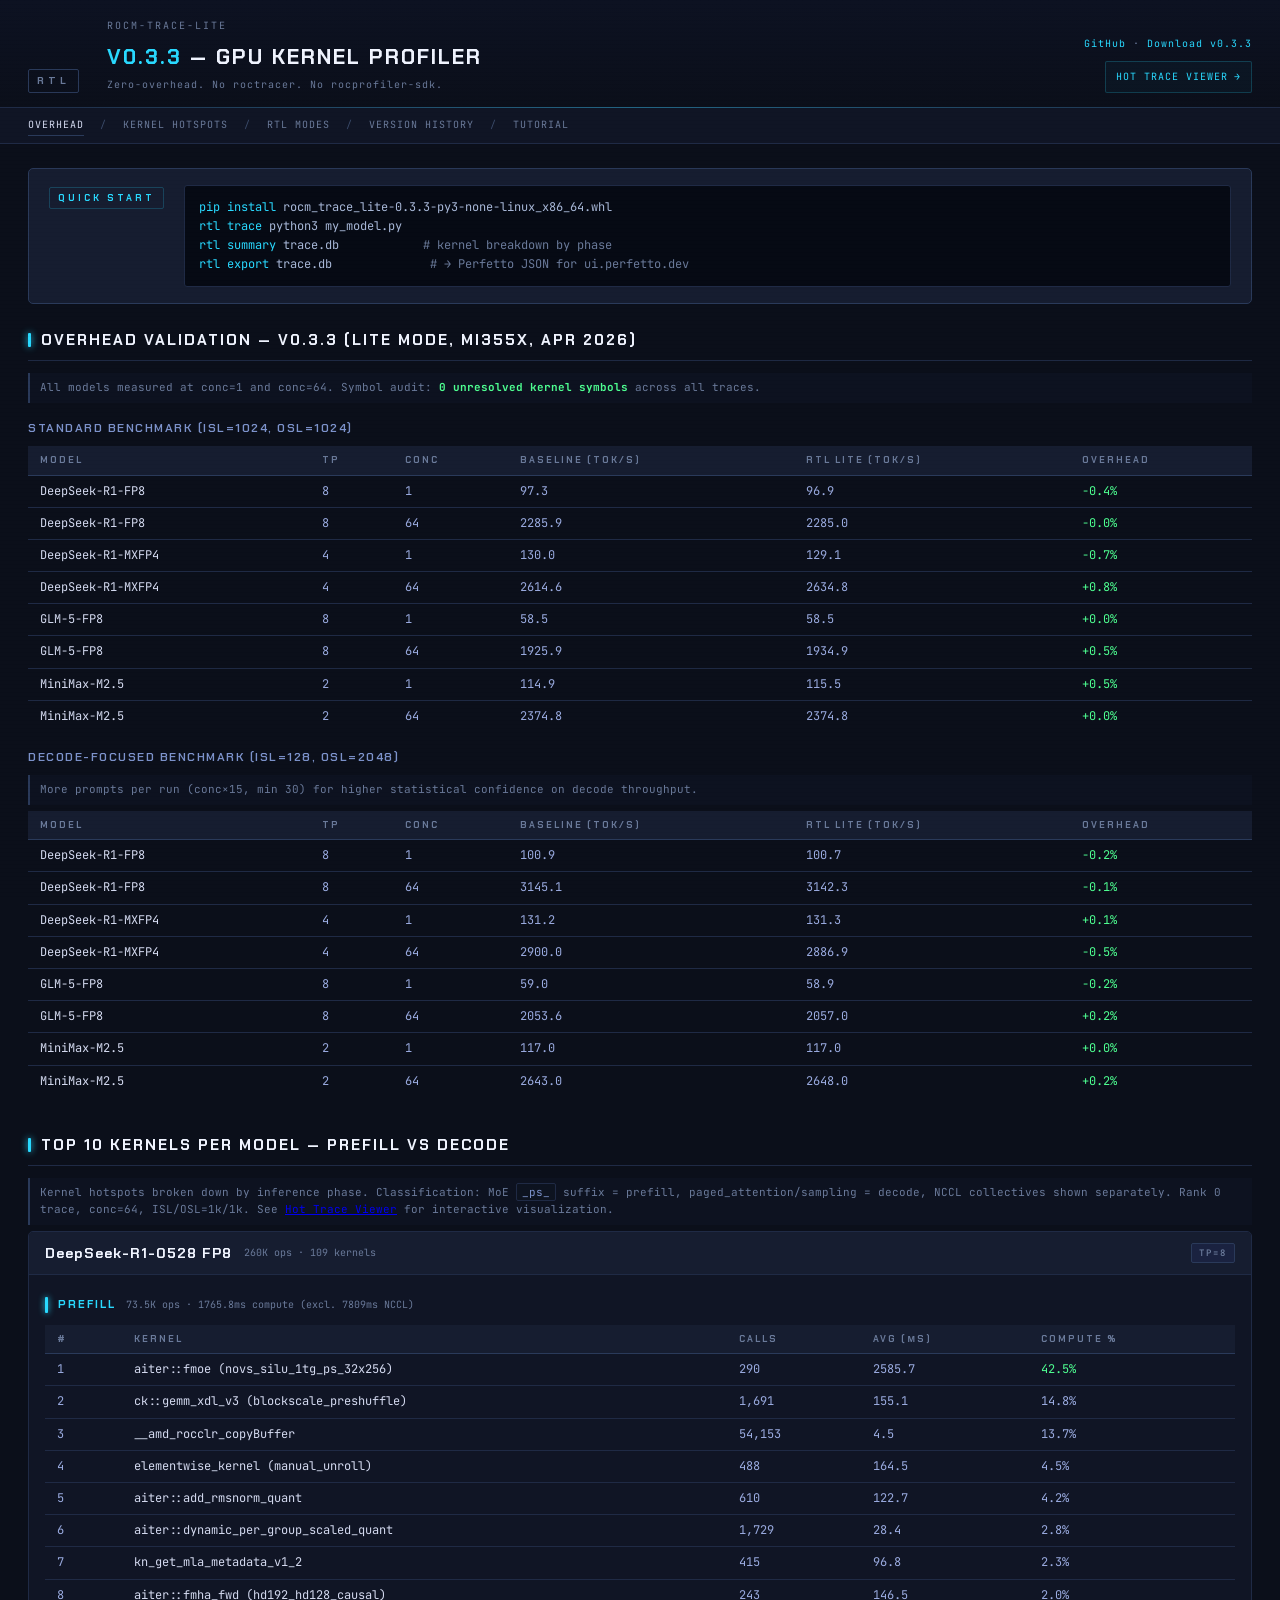
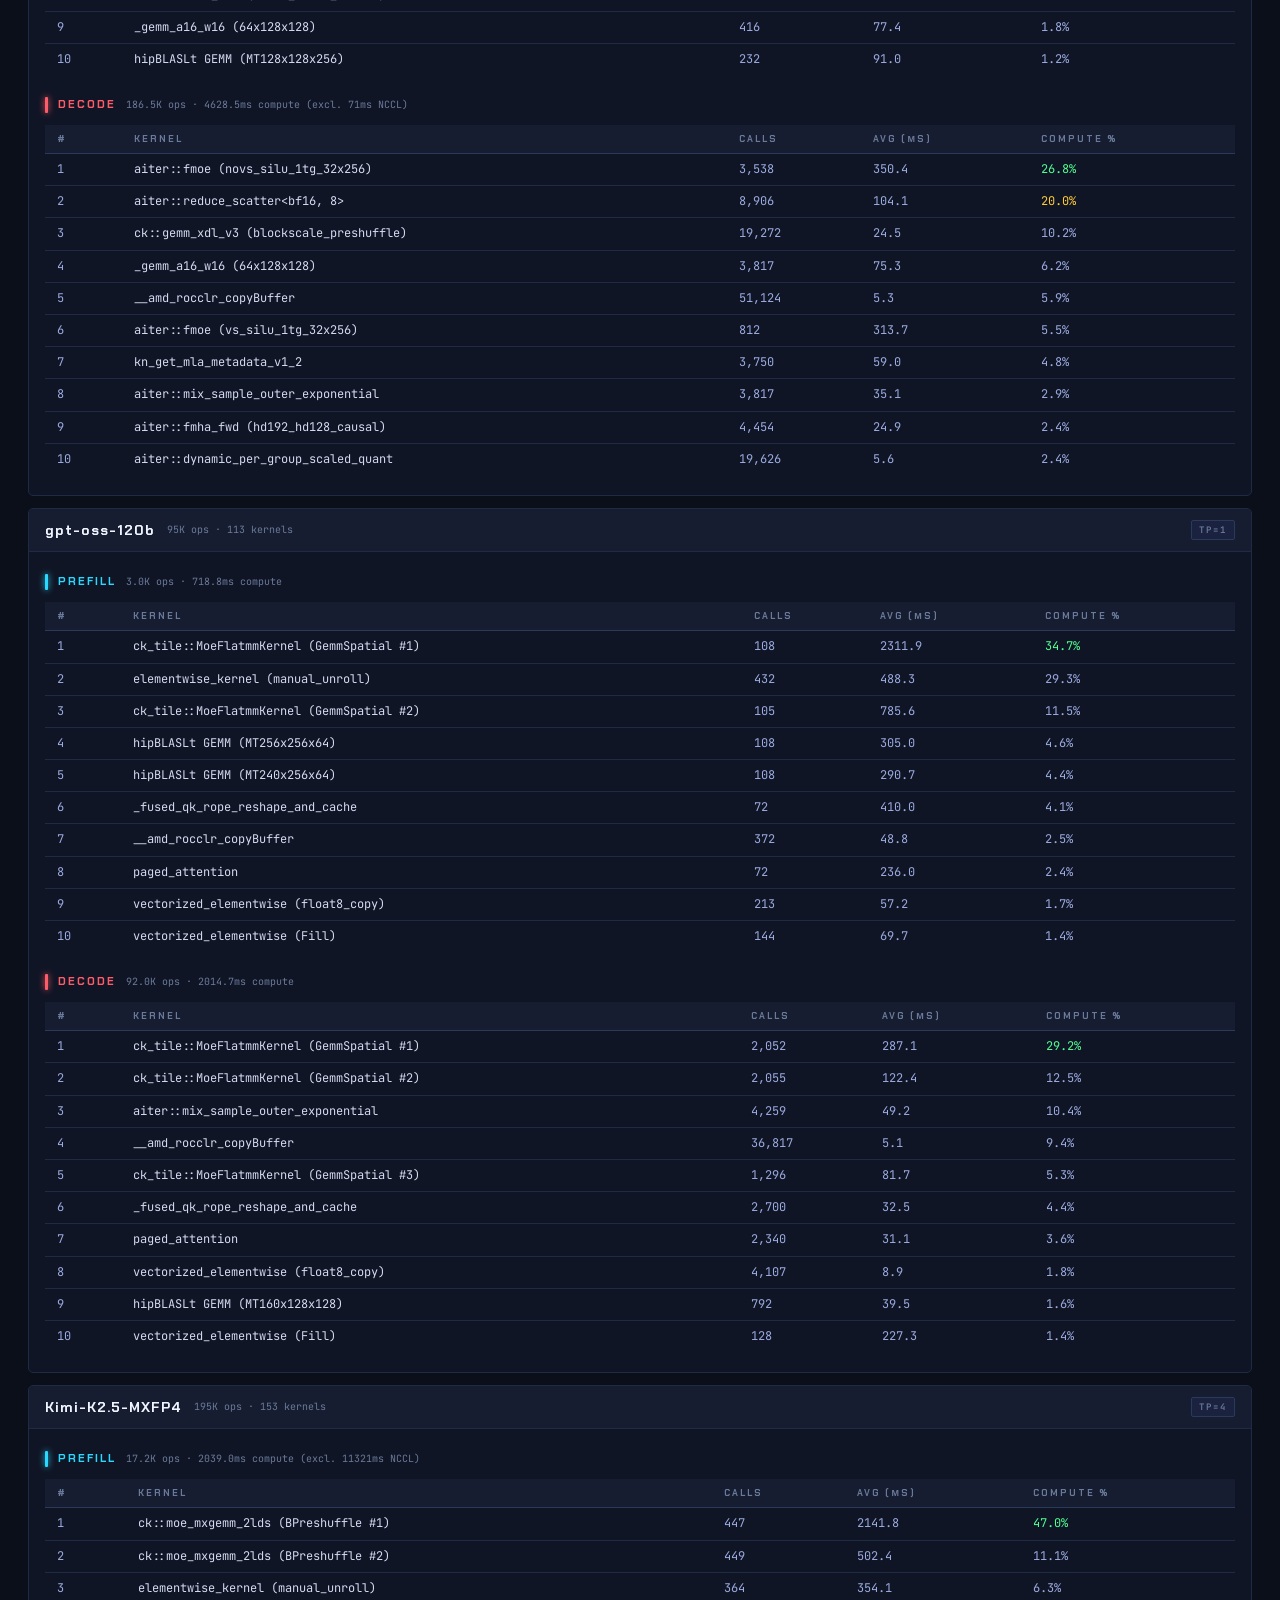
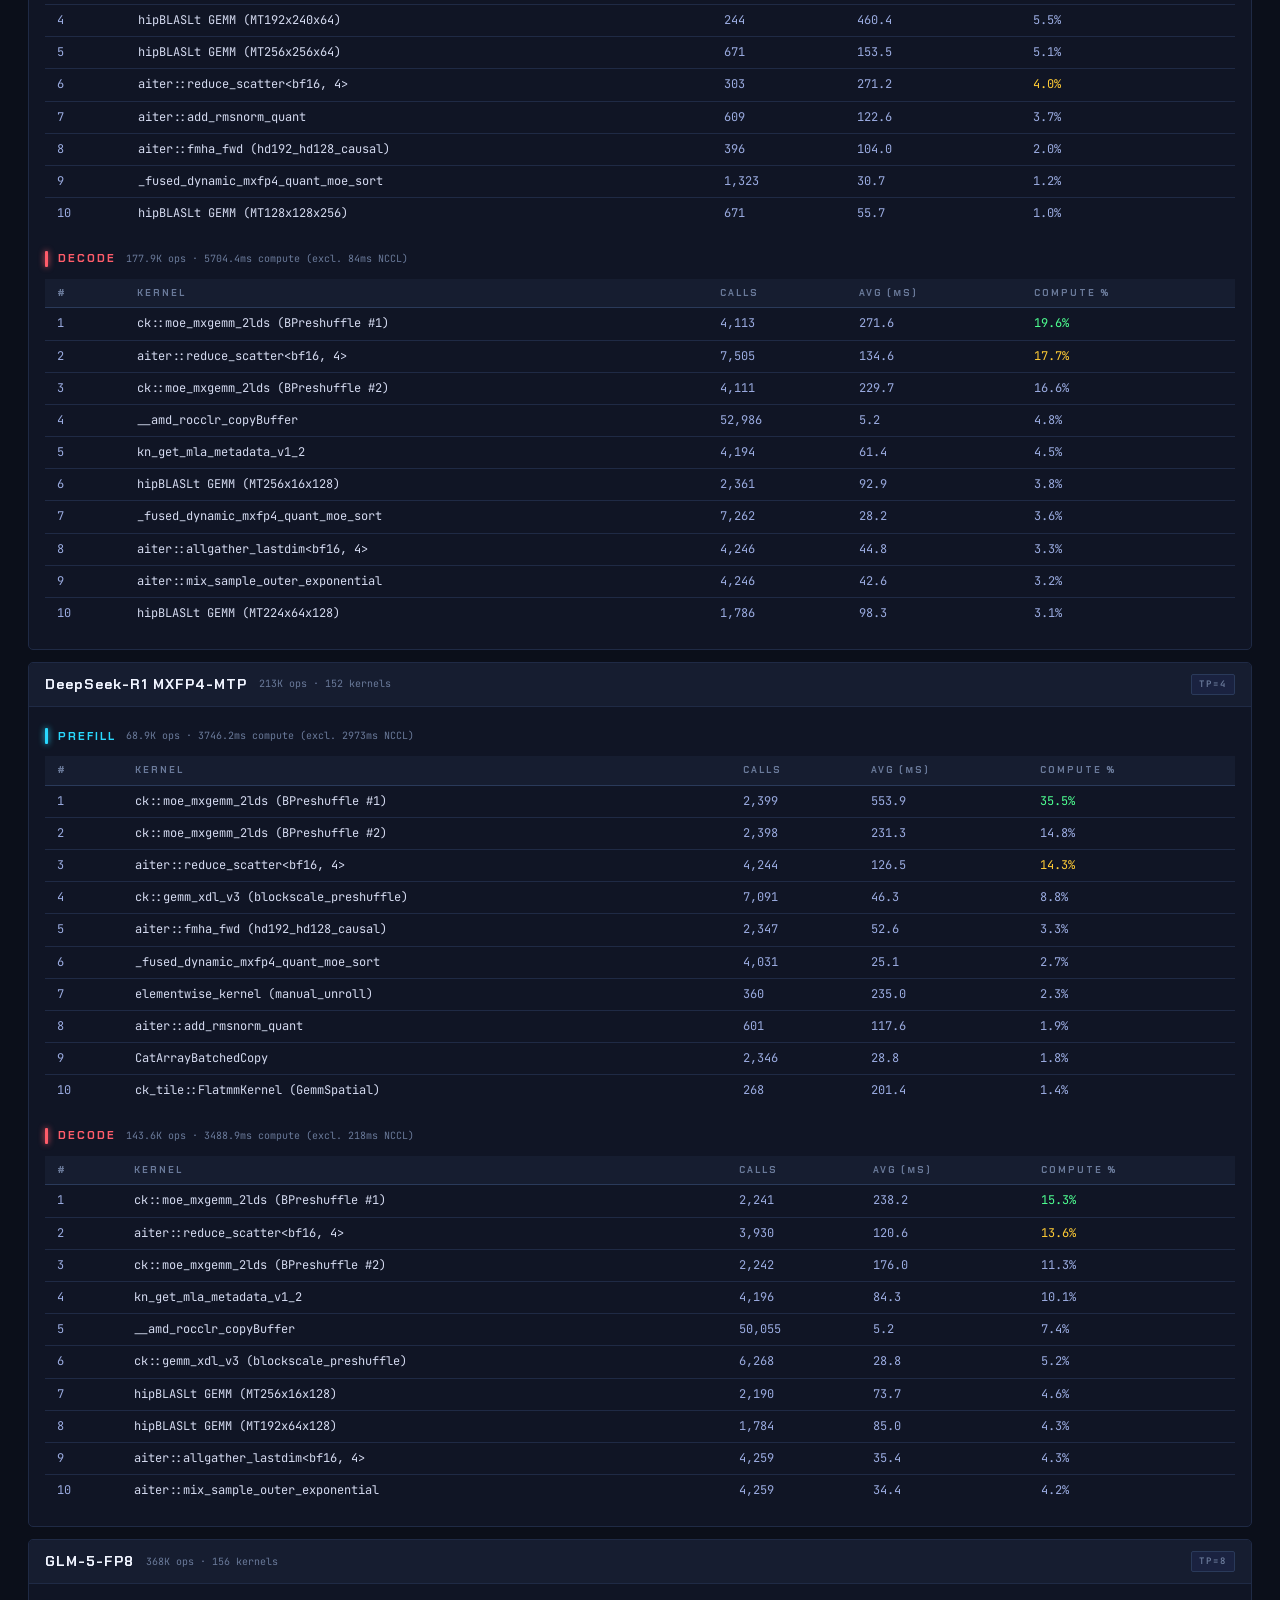
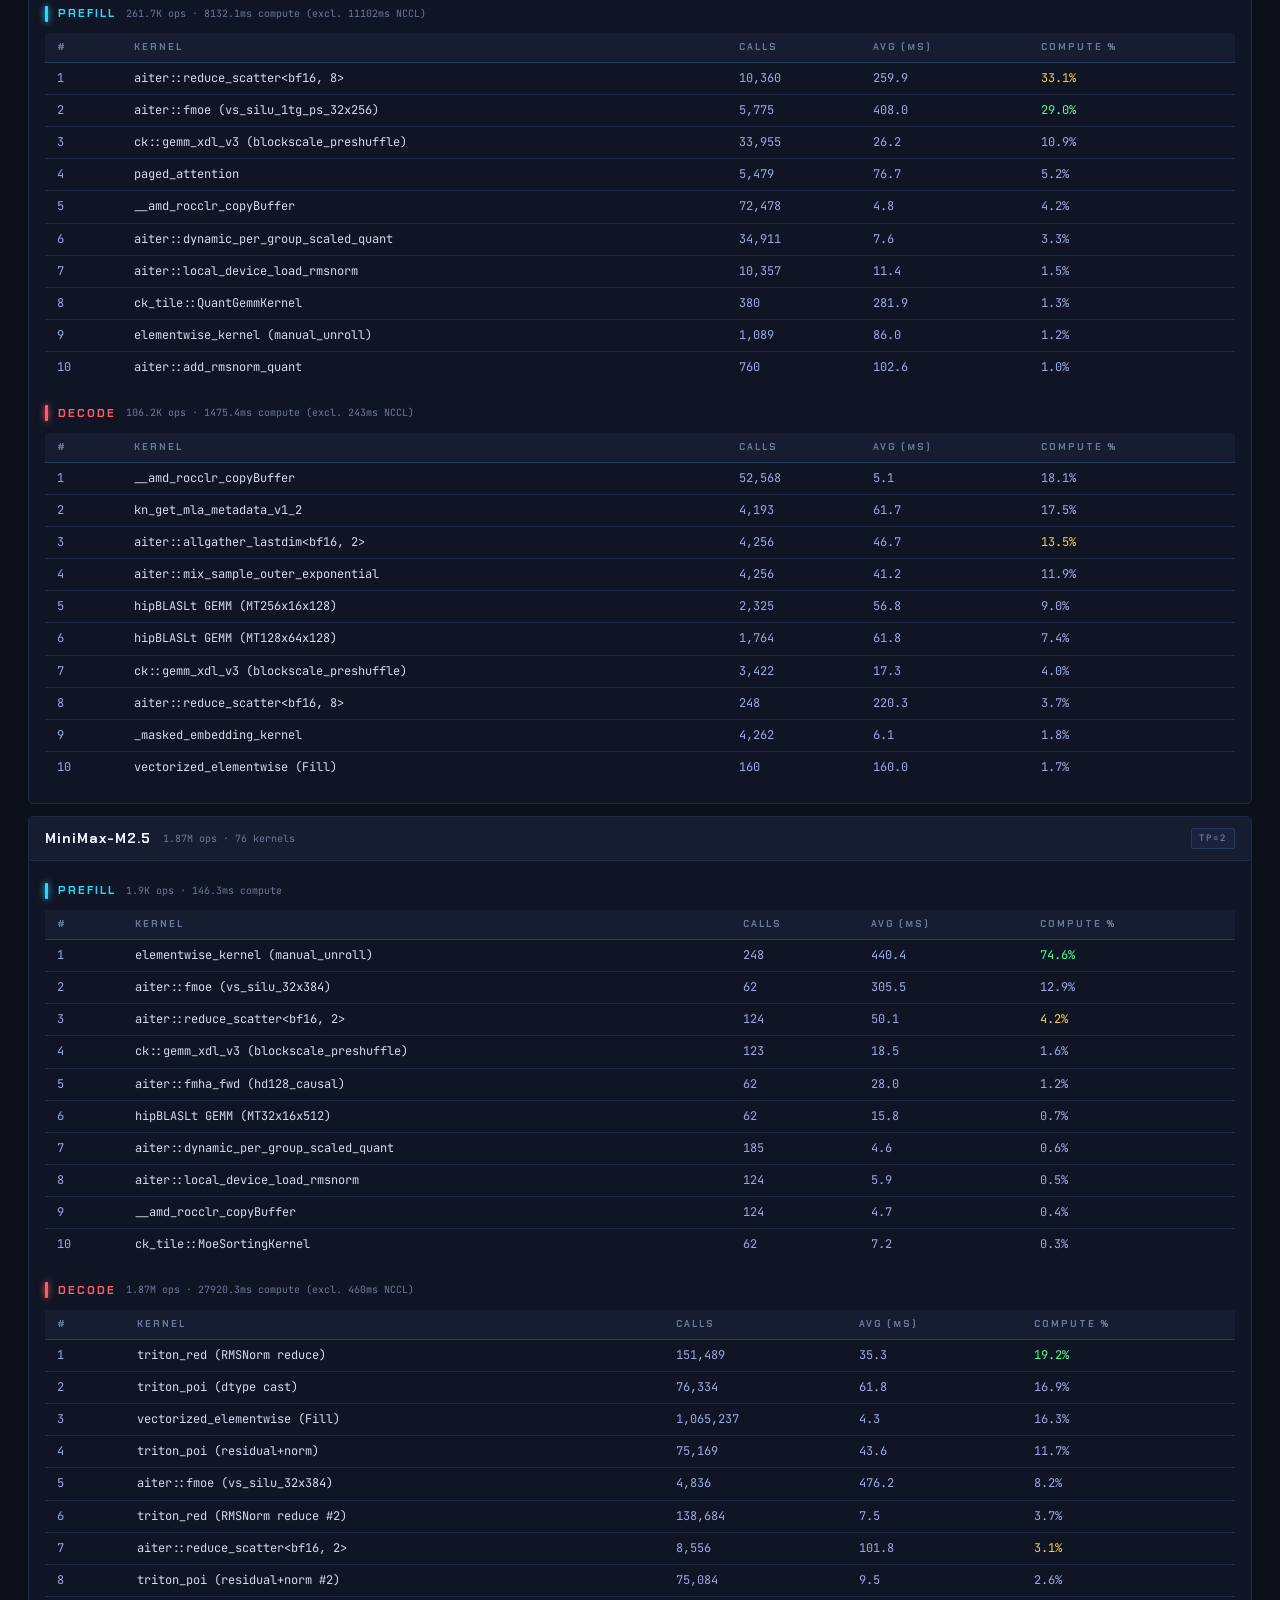
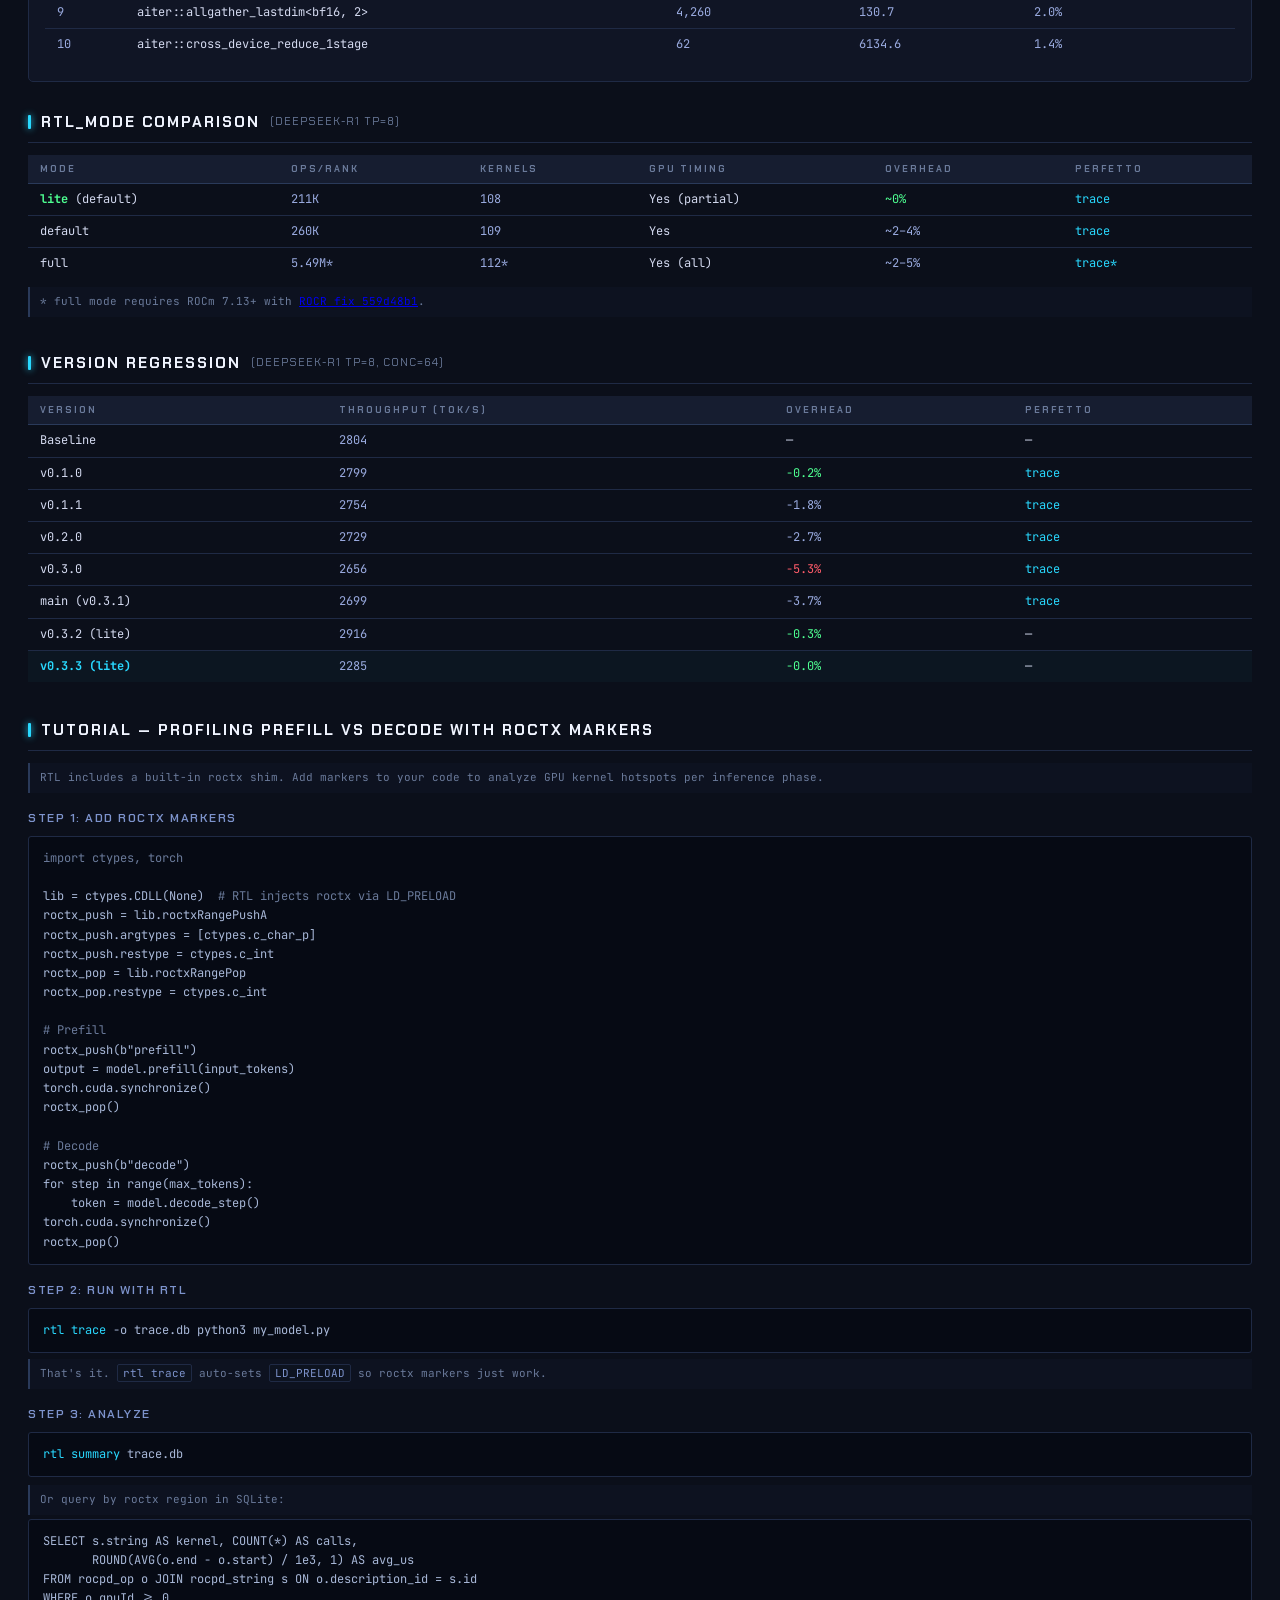
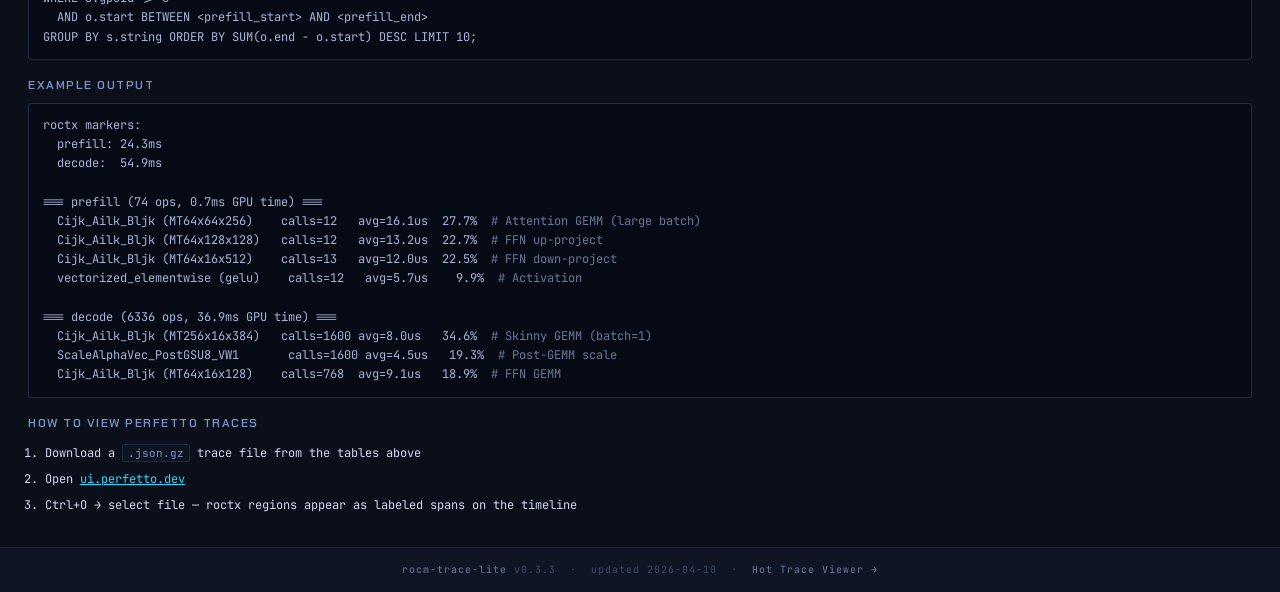
==== commit e30fba12: "docs: Remove stale v0.3.2 reference table and GLM-5 artifact note from samples Co-Authored-By: Claud" ====
--- a/docs/extra/samples/index.html
+++ b/docs/extra/samples/index.html
@@ -144,8 +144,6 @@
 <div style="display:flex;align-items:center;gap:16px;padding:7px 28px;border-bottom:1px solid var(--border);background:var(--bg2);font-size:10px;letter-spacing:1px">
   <a class="nav-item active" href="#overhead">Overhead</a>
   <span class="nav-sep">/</span>
-  <a class="nav-item" href="#atom-v032">v0.3.2 Ref</a>
-  <span class="nav-sep">/</span>
   <a class="nav-item" href="#kernels">Kernel Hotspots</a>
   <span class="nav-sep">/</span>
   <a class="nav-item" href="#modes">RTL Modes</a>
@@ -204,26 +202,6 @@
   </table>
   </div>
 
-  <div class="callout">
-    <b>Note:</b> The -22.3% GLM-5 overhead reported in a prior run did <b>not reproduce</b> in this sweep (+0.0% / +0.5%). Prior result was a measurement artifact. Issue <a href="https://github.com/sunway513/rocm-trace-lite/issues/75">#75</a> closed.
-  </div>
-</div>
-
-<!-- ======= ATOM v0.3.2 REFERENCE ======= -->
-<div id="atom-v032" class="section">
-  <h2>Earlier ATOM Dashboard Results <span class="vbadge vbadge-old" style="margin-left:8px">v0.3.2 reference</span></h2>
-  <p class="note">Reference data from prior release. Use the tables above for current v0.3.3 numbers.</p>
-  <div class="tbl-wrap">
-  <table>
-    <tr><th>Model</th><th>TP</th><th>Baseline (tok/s)</th><th>RTL (tok/s)</th><th>Overhead</th><th>Perfetto</th></tr>
-    <tr><td>DeepSeek-R1-0528 FP8</td><td class="num">8</td><td class="num">2924</td><td class="num">2916</td><td class="pass">-0.3%</td><td><a href="mode_full/perfetto_rank0.json.gz">trace</a></td></tr>
-    <tr><td>DeepSeek-R1 MXFP4-MTP</td><td class="num">4</td><td class="num">2616</td><td class="num">2590</td><td class="pass">-1.0%</td><td><a href="model_mxfp4mtp/perfetto_rank0.json.gz">trace</a></td></tr>
-    <tr><td>gpt-oss-120b</td><td class="num">1</td><td class="num">6063</td><td class="num">5906</td><td class="pass">-2.6%</td><td><a href="model_gptoss_tp1/perfetto_rank0.json.gz">trace</a></td></tr>
-    <tr><td>Kimi-K2.5-MXFP4</td><td class="num">4</td><td class="num">2201</td><td class="num">2214</td><td class="pass">+0.6%</td><td><a href="model_kimi/perfetto_rank0.json.gz">trace</a></td></tr>
-    <tr><td>MiniMax-M2.5</td><td class="num">2</td><td class="num">2380</td><td class="num">2365</td><td class="pass">-0.6%</td><td><a href="model_minimax/perfetto_rank0.json.gz">trace</a></td></tr>
-    <tr><td>GLM-5-FP8</td><td class="num">8</td><td class="num">1924</td><td class="num">1494</td><td class="warn">-22.3% (not reproduced)</td><td><a href="model_glm5/perfetto_rank0.json.gz">trace</a></td></tr>
-  </table>
-  </div>
 </div>
 
 <!-- ======= KERNEL HOTSPOTS ======= -->
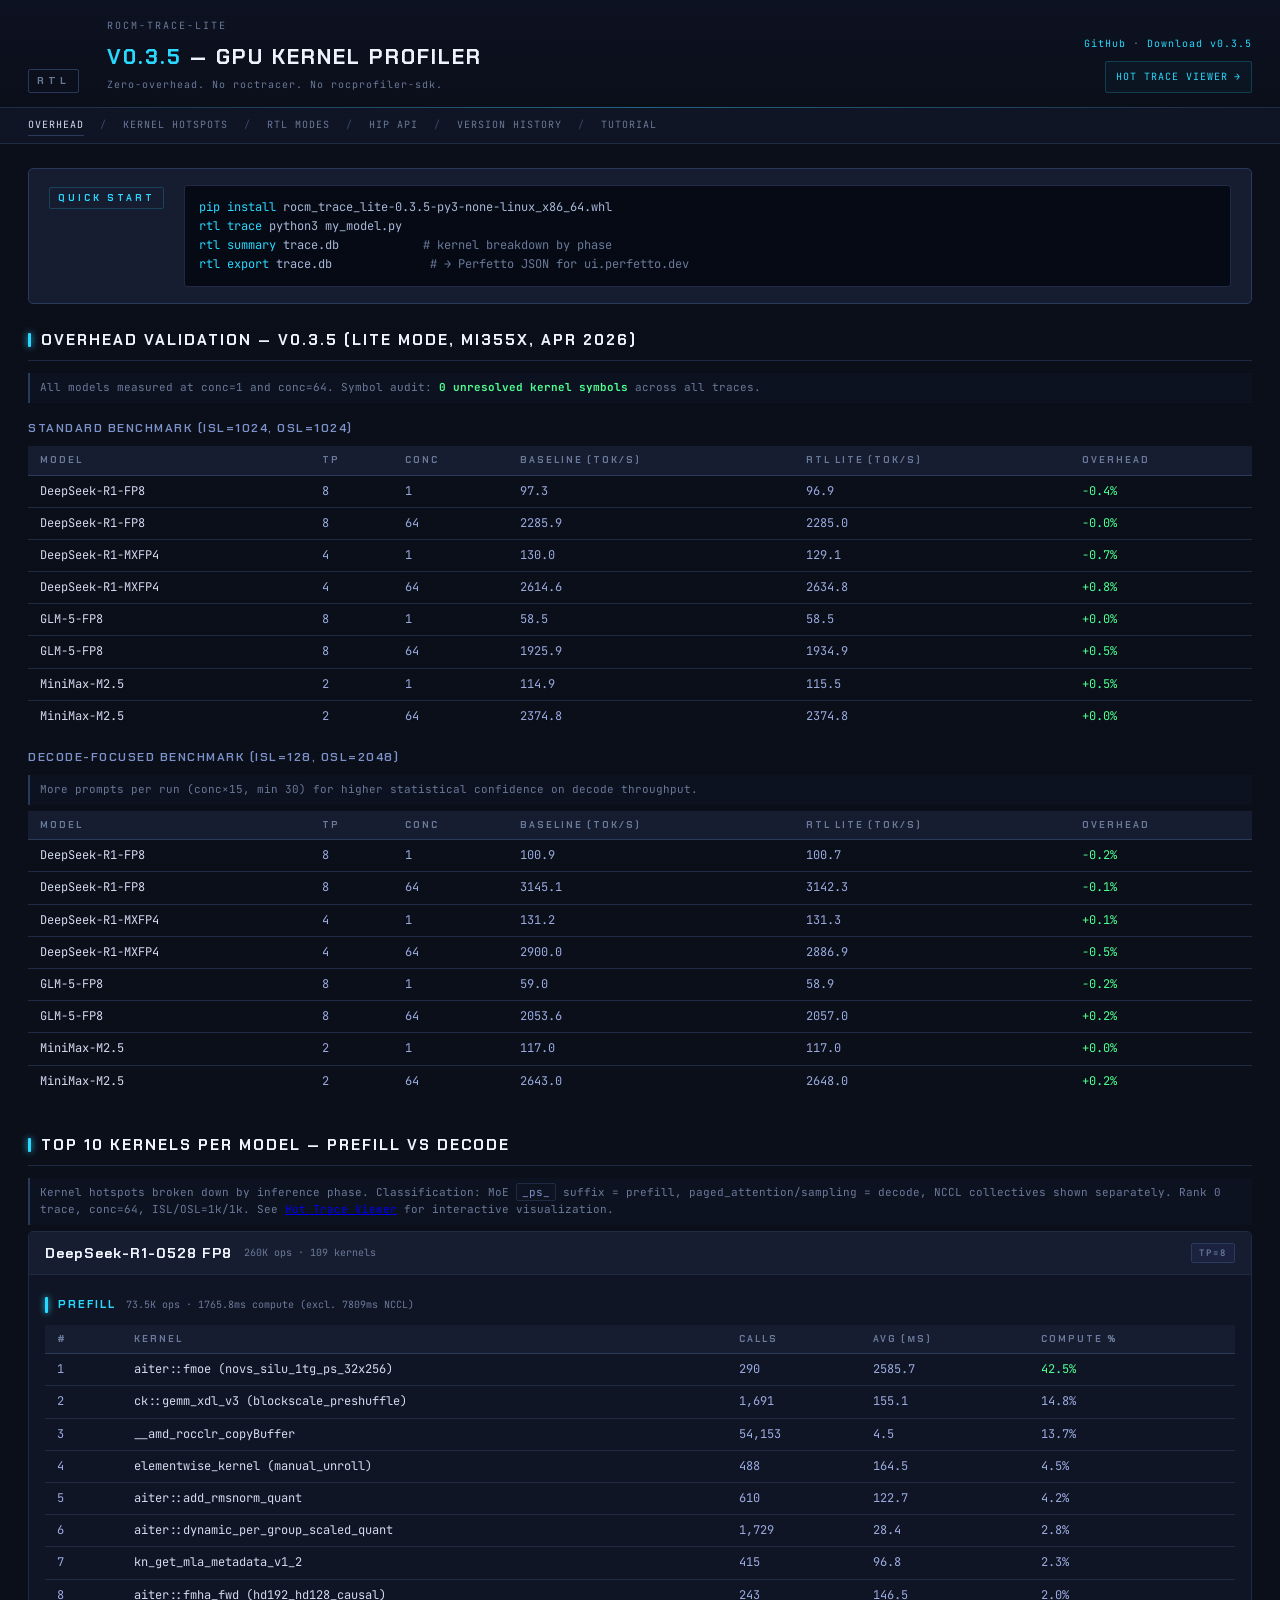
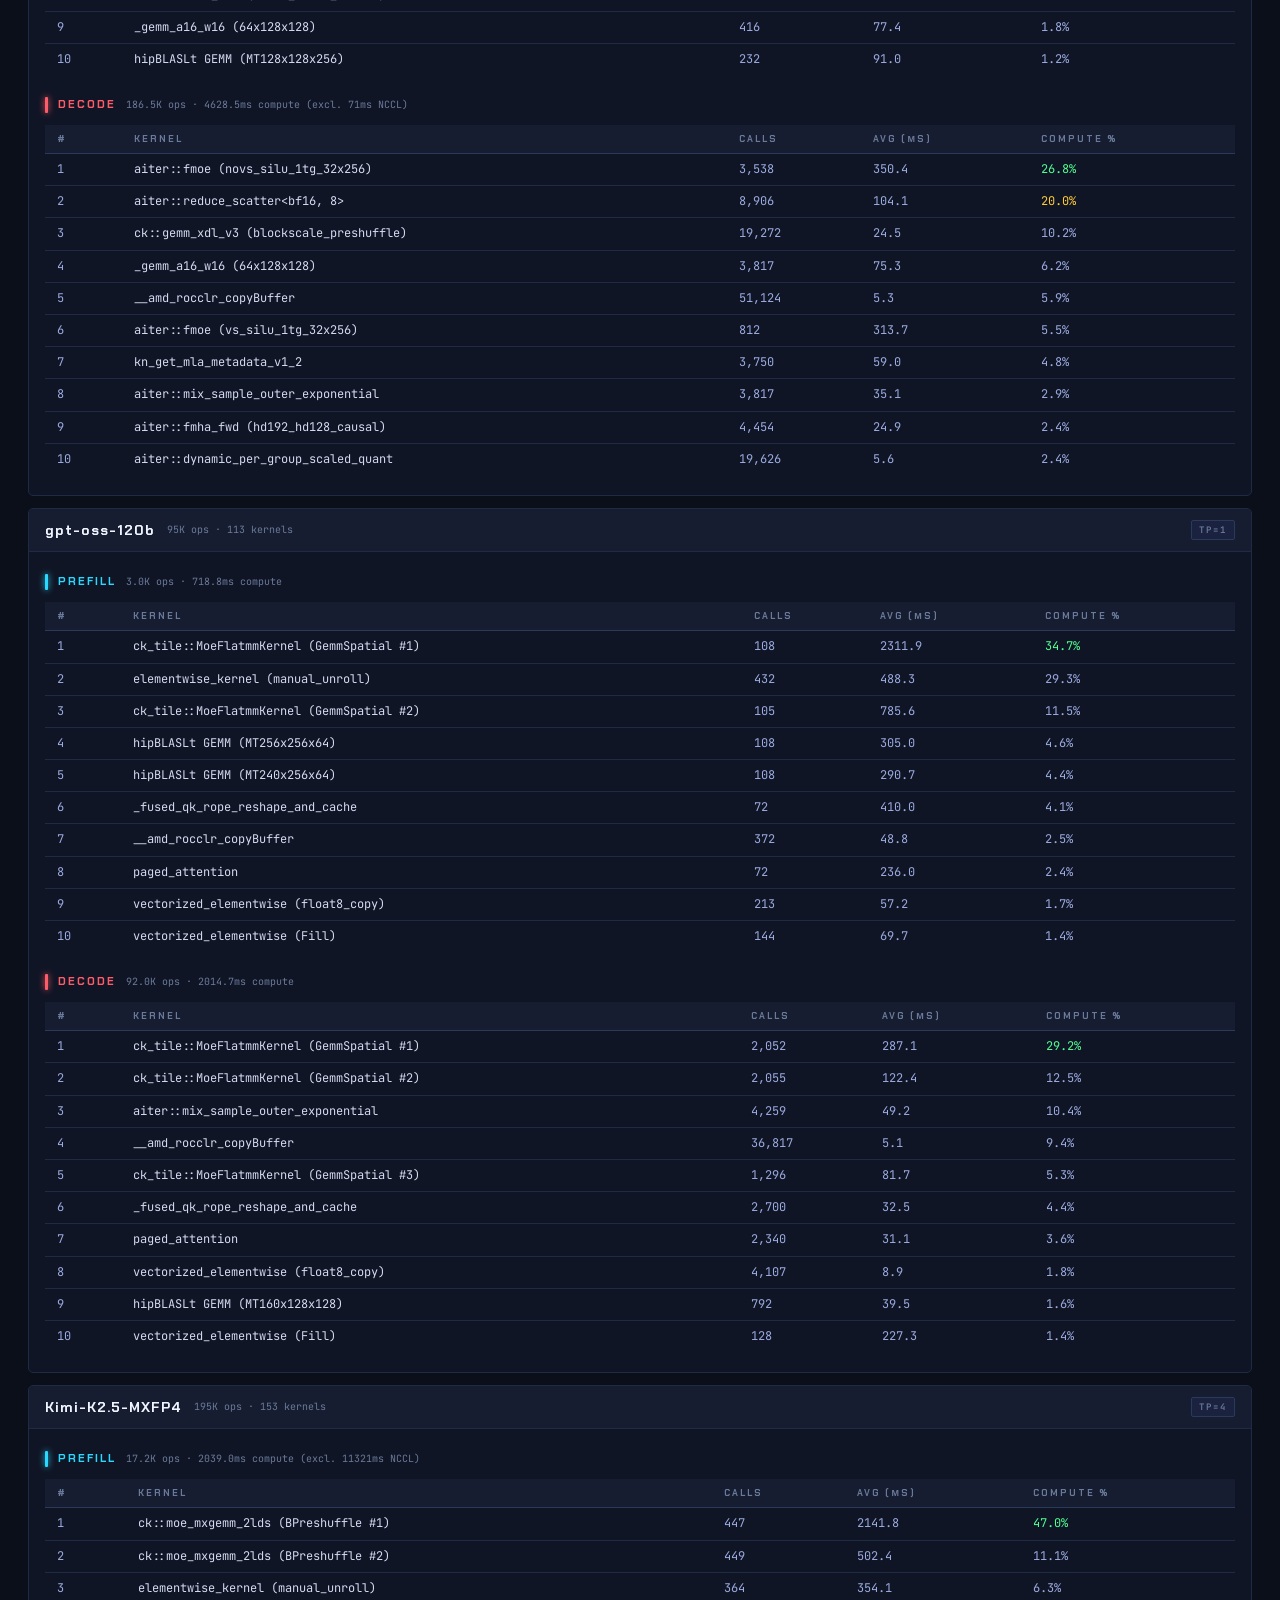
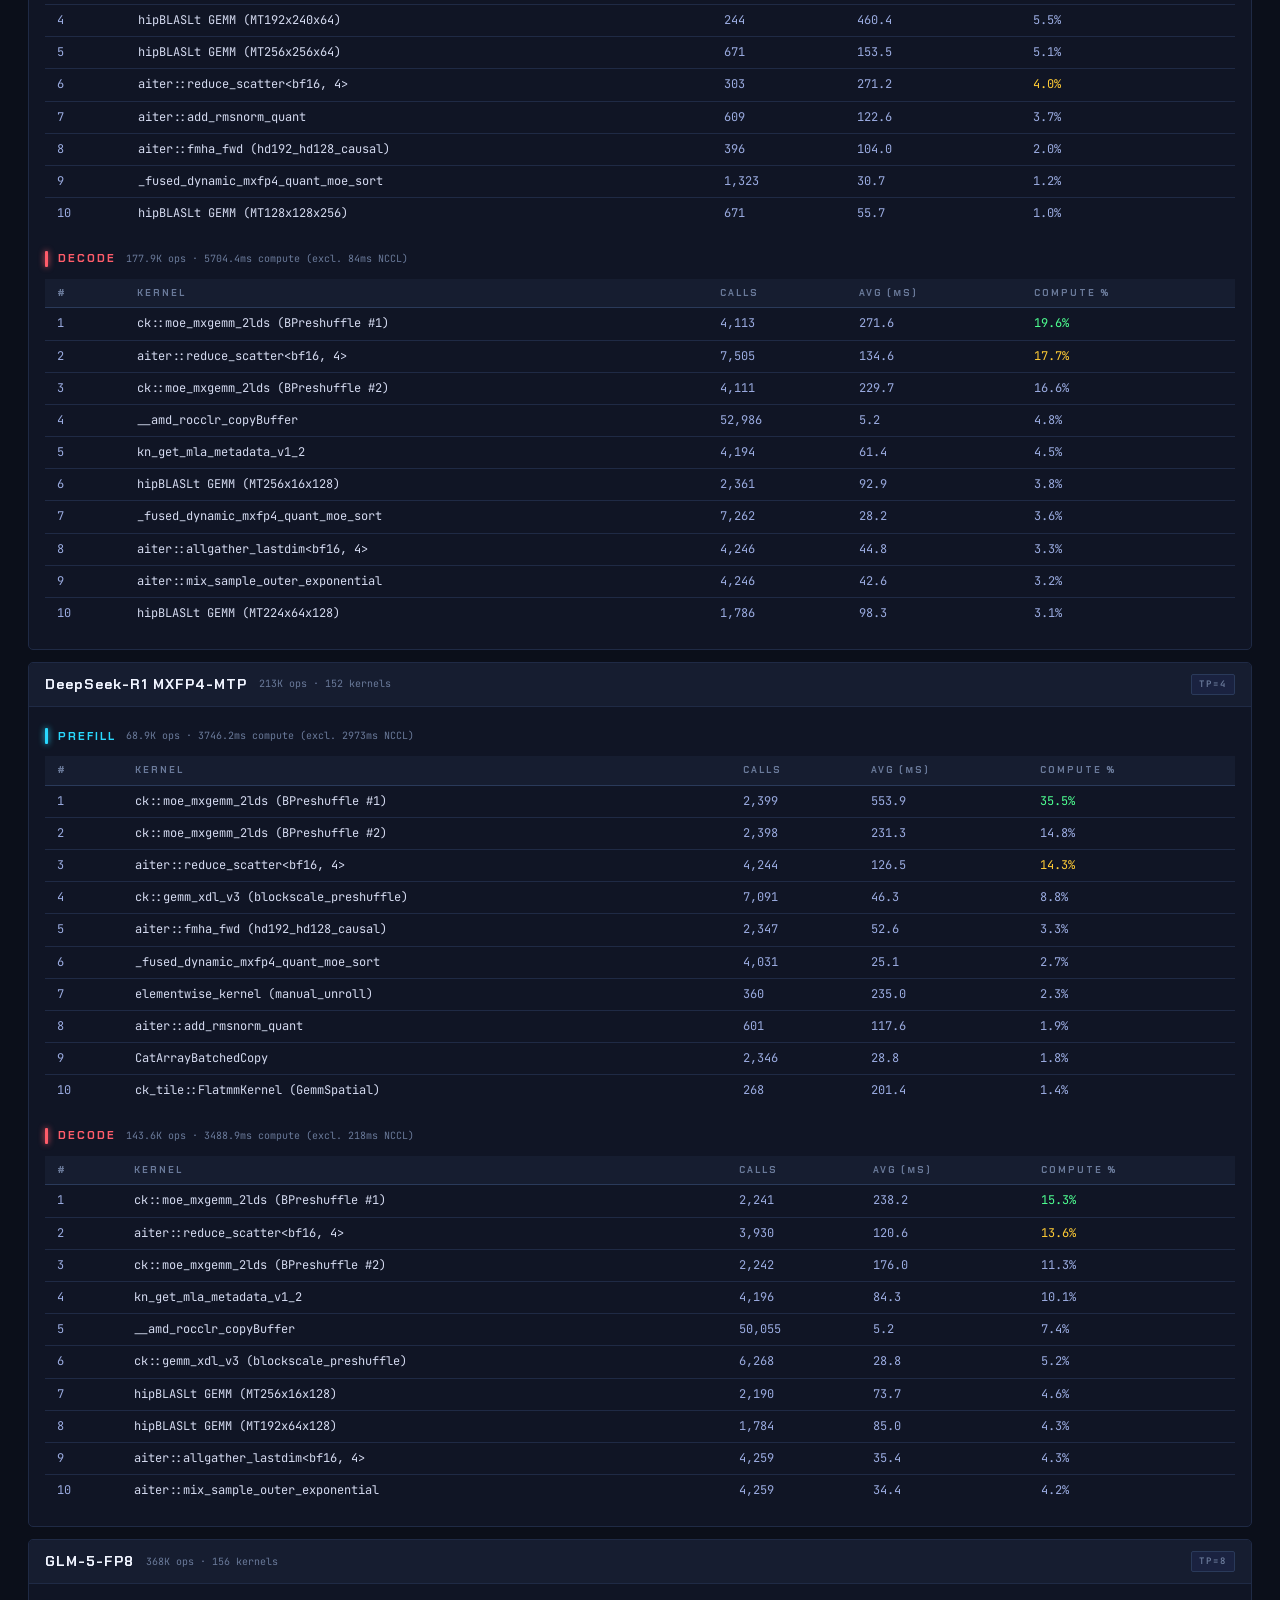
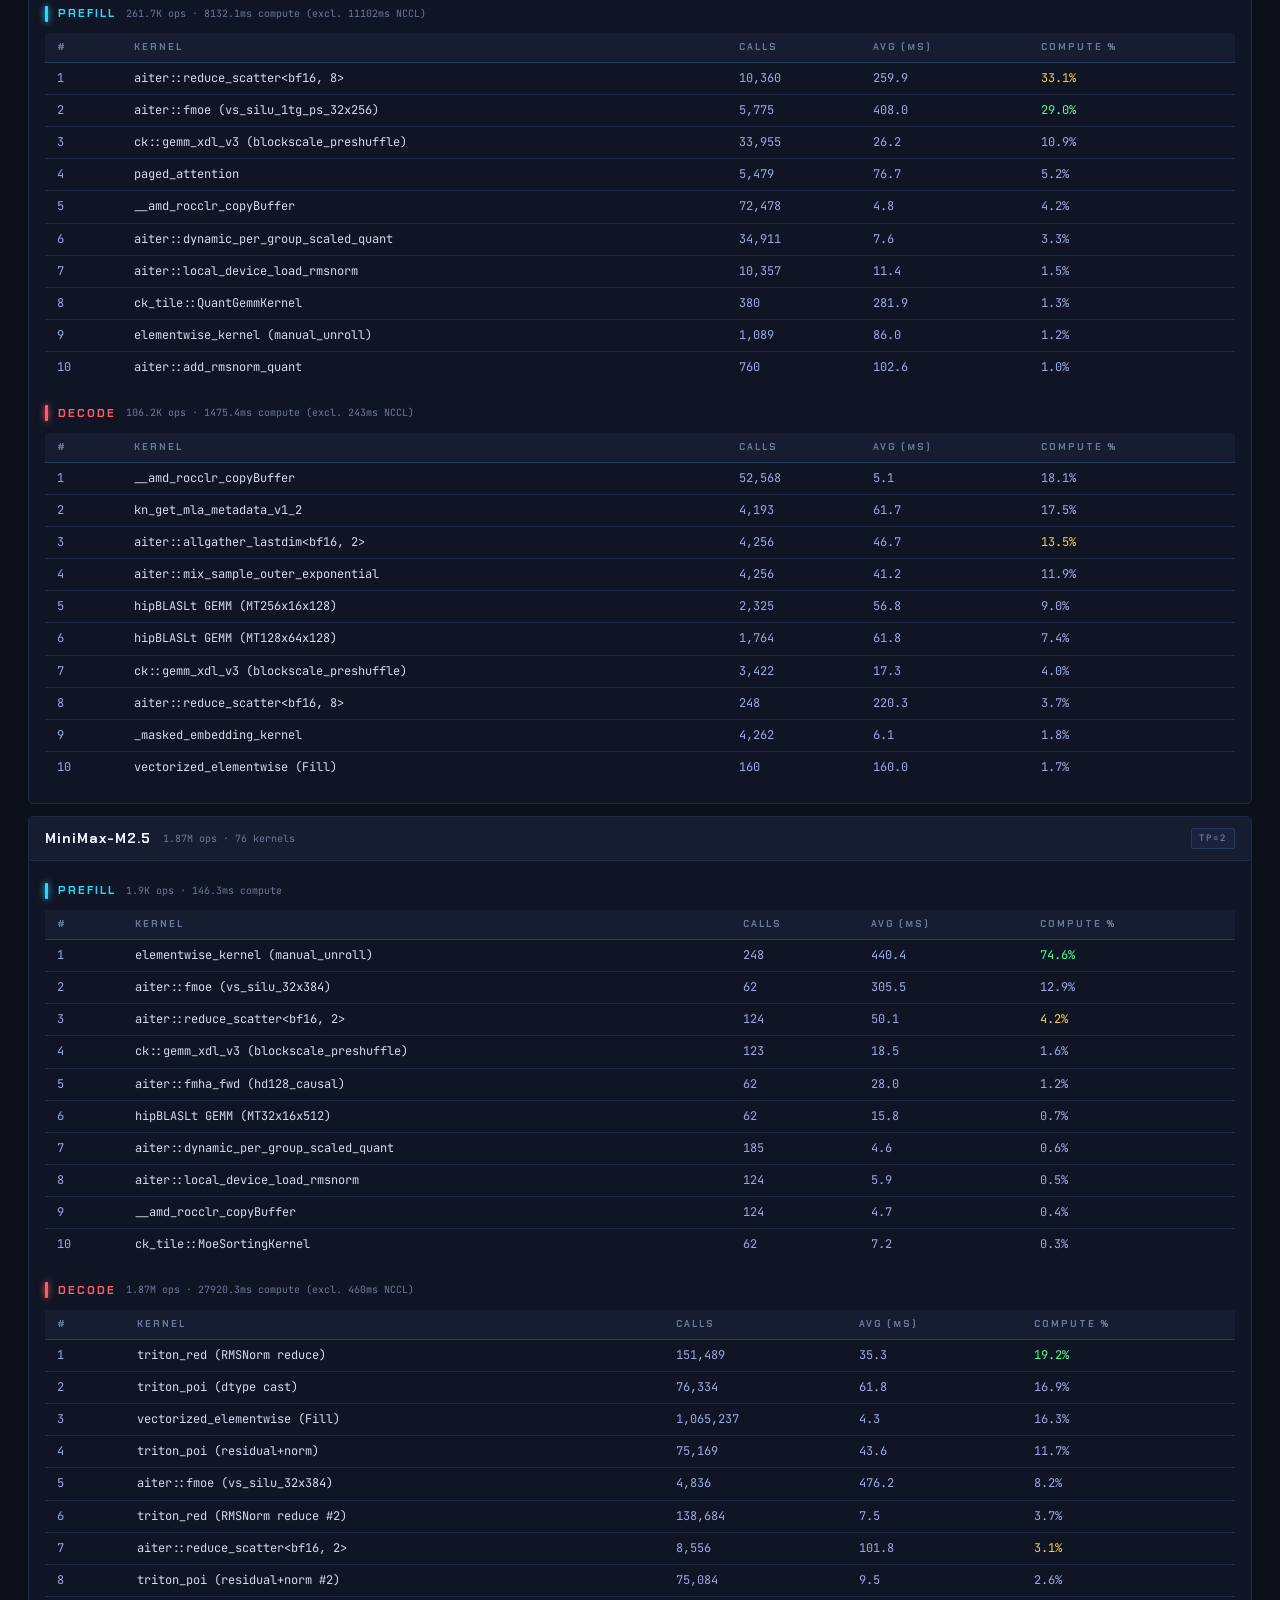
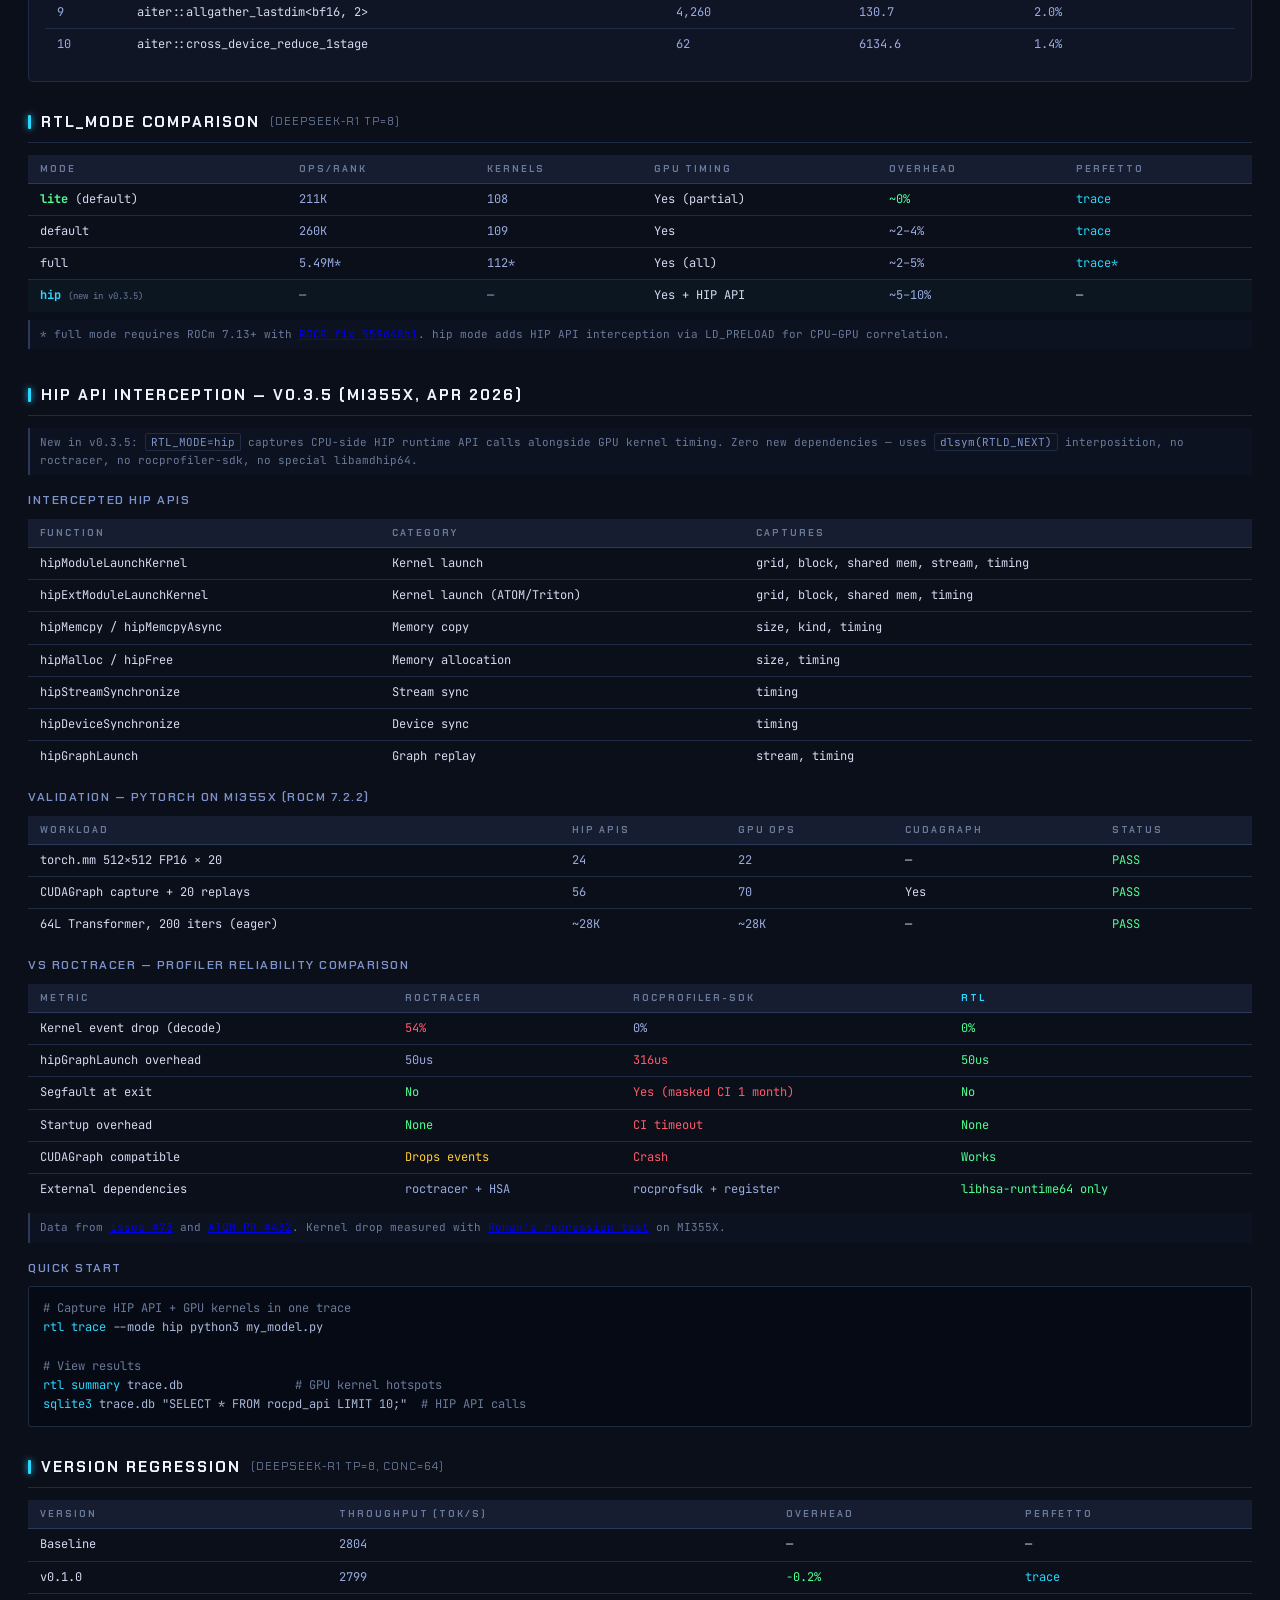
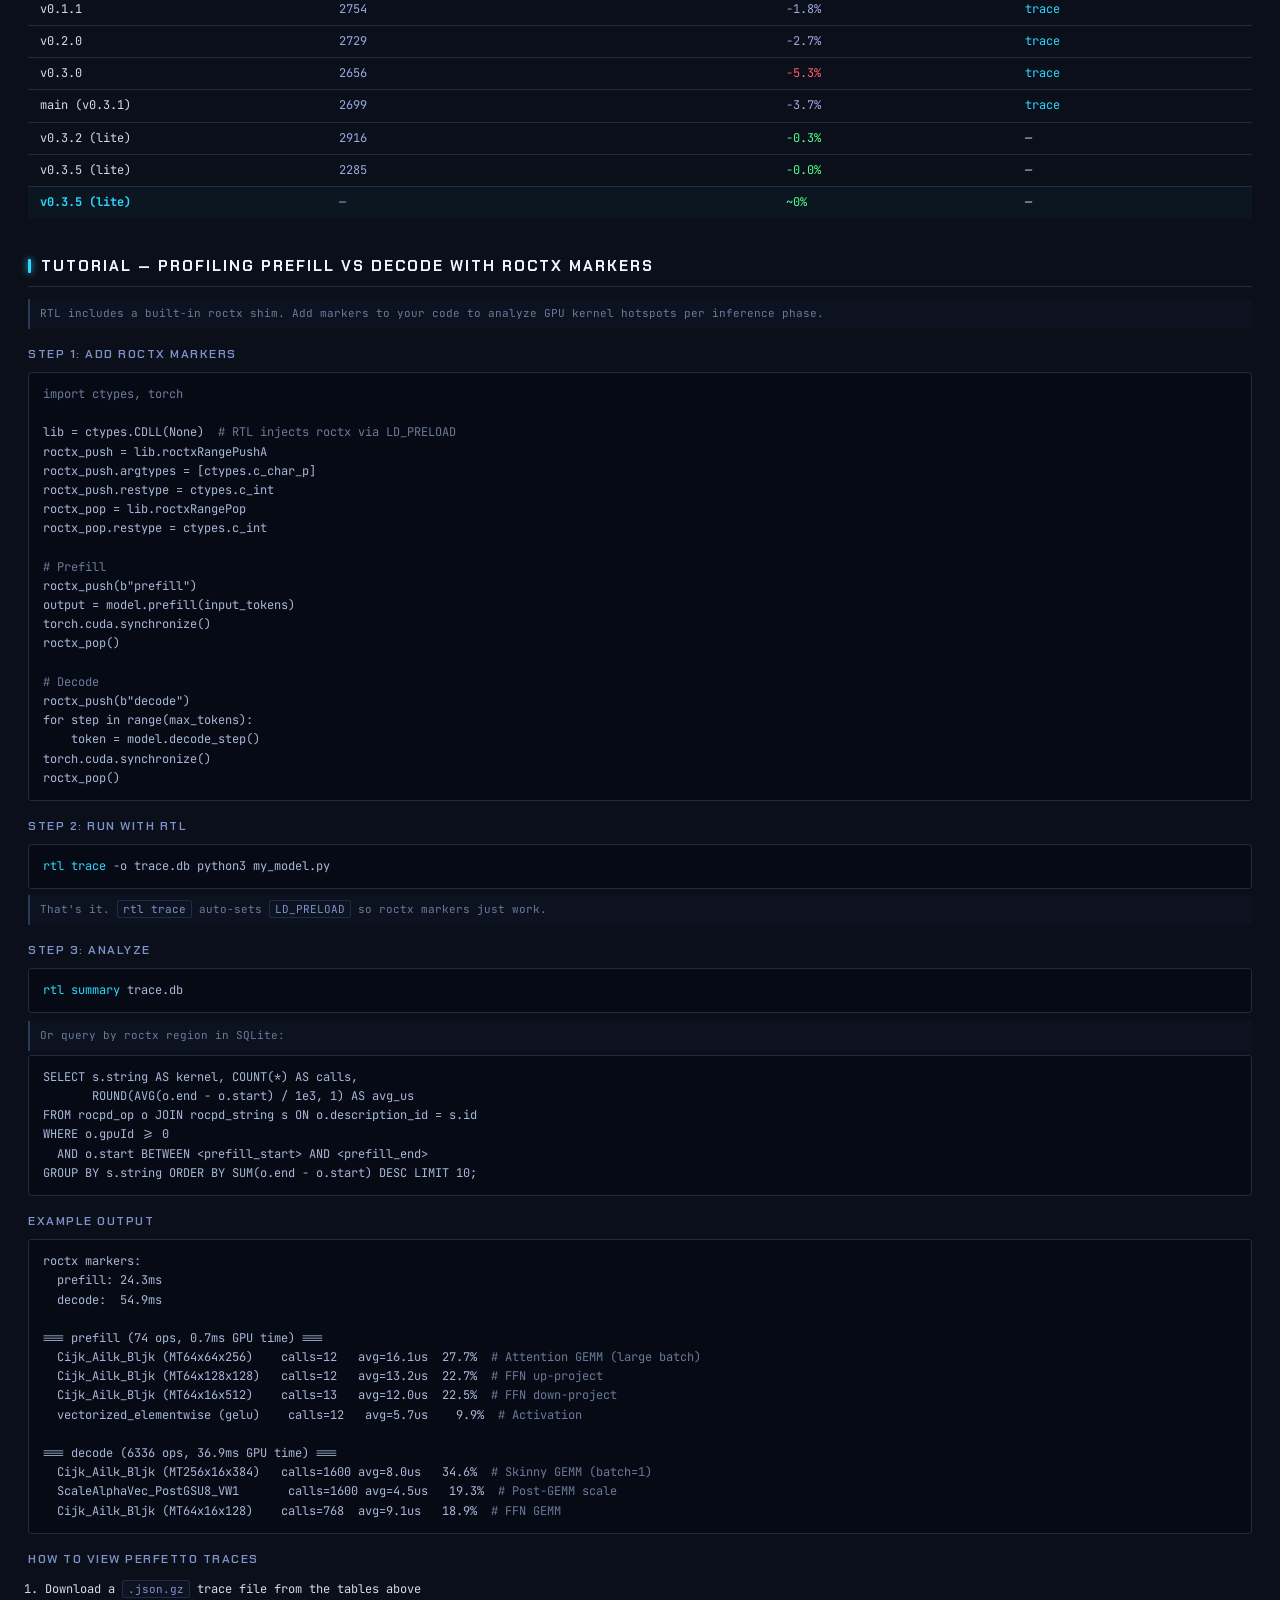
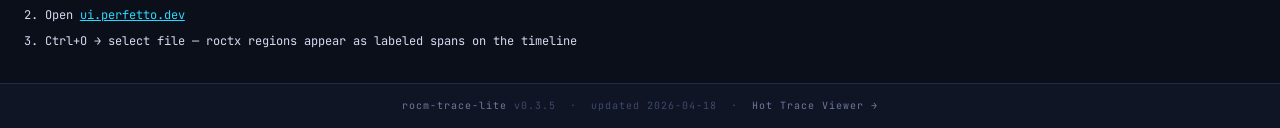
==== commit dc2956fa: "docs: update samples dashboard to v0.3.5 with HIP API section - Version bump v0.3.3 → v0.3.5 - Add H" ====
--- a/docs/extra/samples/index.html
+++ b/docs/extra/samples/index.html
@@ -132,11 +132,11 @@
   <div class="logo-mark">RTL</div>
   <div class="header-titles">
     <div style="font-size:10px;color:var(--muted);letter-spacing:2px;text-transform:uppercase">rocm-trace-lite</div>
-    <h1><span>v0.3.3</span> — GPU Kernel Profiler</h1>
+    <h1><span>v0.3.5</span> — GPU Kernel Profiler</h1>
     <div class="header-sub">Zero-overhead. No roctracer. No rocprofiler-sdk.</div>
   </div>
   <div class="header-right">
-    <div><a href="https://github.com/sunway513/rocm-trace-lite">GitHub</a> · <a href="https://github.com/sunway513/rocm-trace-lite/releases/tag/v0.3.3">Download v0.3.3</a></div>
+    <div><a href="https://github.com/sunway513/rocm-trace-lite">GitHub</a> · <a href="https://github.com/sunway513/rocm-trace-lite/releases/tag/v0.3.5">Download v0.3.5</a></div>
     <div style="margin-top:6px"><a class="hot-link" href="hot_trace.html">Hot Trace Viewer</a></div>
   </div>
 </header>
@@ -148,6 +148,8 @@
   <span class="nav-sep">/</span>
   <a class="nav-item" href="#modes">RTL Modes</a>
   <span class="nav-sep">/</span>
+  <a class="nav-item" href="#hip-api">HIP API</a>
+  <span class="nav-sep">/</span>
   <a class="nav-item" href="#versions">Version History</a>
   <span class="nav-sep">/</span>
   <a class="nav-item" href="#tutorial">Tutorial</a>
@@ -159,7 +161,7 @@
 <div class="quickstart">
   <div class="qs-badge">Quick Start</div>
   <div>
-<pre><span class="cmd">pip install</span> rocm_trace_lite-0.3.3-py3-none-linux_x86_64.whl
+<pre><span class="cmd">pip install</span> rocm_trace_lite-0.3.5-py3-none-linux_x86_64.whl
 <span class="cmd">rtl trace</span> python3 my_model.py
 <span class="cmd">rtl summary</span> trace.db            <span class="cmt"># kernel breakdown by phase</span>
 <span class="cmd">rtl export</span> trace.db              <span class="cmt"># → Perfetto JSON for ui.perfetto.dev</span></pre>
@@ -168,7 +170,7 @@
 
 <!-- ======= OVERHEAD VALIDATION ======= -->
 <div id="overhead" class="section">
-  <h2>Overhead Validation — v0.3.3 (lite mode, MI355X, Apr 2026)</h2>
+  <h2>Overhead Validation — v0.3.5 (lite mode, MI355X, Apr 2026)</h2>
   <p class="note">All models measured at conc=1 and conc=64. Symbol audit: <b style="color:var(--pass)">0 unresolved kernel symbols</b> across all traces.</p>
 
   <h3>Standard Benchmark (ISL=1024, OSL=1024)</h3>
@@ -507,9 +509,62 @@
     <tr><td><b style="color:var(--pass)">lite</b> (default)</td><td class="num">211K</td><td class="num">108</td><td>Yes (partial)</td><td class="pass">~0%</td><td><a href="mode_lite/perfetto_rank0.json.gz">trace</a></td></tr>
     <tr><td>default</td><td class="num">260K</td><td class="num">109</td><td>Yes</td><td class="num">~2–4%</td><td><a href="mode_full/perfetto_rank0.json.gz">trace</a></td></tr>
     <tr><td>full</td><td class="num">5.49M*</td><td class="num">112*</td><td>Yes (all)</td><td class="num">~2–5%</td><td><a href="mode_observe/perfetto_rank0.json.gz">trace*</a></td></tr>
+    <tr style="background:#29d9ff08"><td><b style="color:var(--prefill)">hip</b> <span style="font-size:9px;color:var(--muted)">(new in v0.3.5)</span></td><td class="num">—</td><td class="num">—</td><td>Yes + HIP API</td><td class="num">~5–10%</td><td>—</td></tr>
   </table>
   </div>
-  <p class="note">* full mode requires ROCm 7.13+ with <a href="https://github.com/ROCm/rocm-systems/commit/559d48b1">ROCR fix 559d48b1</a>.</p>
+  <p class="note">* full mode requires ROCm 7.13+ with <a href="https://github.com/ROCm/rocm-systems/commit/559d48b1">ROCR fix 559d48b1</a>. hip mode adds HIP API interception via LD_PRELOAD for CPU–GPU correlation.</p>
+</div>
+
+<!-- ======= HIP API INTERCEPTION ======= -->
+<div id="hip-api" class="section">
+  <h2>HIP API Interception — v0.3.5 (MI355X, Apr 2026)</h2>
+  <p class="note">New in v0.3.5: <code>RTL_MODE=hip</code> captures CPU-side HIP runtime API calls alongside GPU kernel timing. Zero new dependencies — uses <code>dlsym(RTLD_NEXT)</code> interposition, no roctracer, no rocprofiler-sdk, no special libamdhip64.</p>
+
+  <h3>Intercepted HIP APIs</h3>
+  <div class="tbl-wrap">
+  <table>
+    <tr><th>Function</th><th>Category</th><th>Captures</th></tr>
+    <tr><td>hipModuleLaunchKernel</td><td>Kernel launch</td><td>grid, block, shared mem, stream, timing</td></tr>
+    <tr><td>hipExtModuleLaunchKernel</td><td>Kernel launch (ATOM/Triton)</td><td>grid, block, shared mem, timing</td></tr>
+    <tr><td>hipMemcpy / hipMemcpyAsync</td><td>Memory copy</td><td>size, kind, timing</td></tr>
+    <tr><td>hipMalloc / hipFree</td><td>Memory allocation</td><td>size, timing</td></tr>
+    <tr><td>hipStreamSynchronize</td><td>Stream sync</td><td>timing</td></tr>
+    <tr><td>hipDeviceSynchronize</td><td>Device sync</td><td>timing</td></tr>
+    <tr><td>hipGraphLaunch</td><td>Graph replay</td><td>stream, timing</td></tr>
+  </table>
+  </div>
+
+  <h3>Validation — PyTorch on MI355X (ROCm 7.2.2)</h3>
+  <div class="tbl-wrap">
+  <table>
+    <tr><th>Workload</th><th>HIP APIs</th><th>GPU Ops</th><th>CUDAGraph</th><th>Status</th></tr>
+    <tr><td>torch.mm 512×512 FP16 × 20</td><td class="num">24</td><td class="num">22</td><td>—</td><td class="pass">PASS</td></tr>
+    <tr><td>CUDAGraph capture + 20 replays</td><td class="num">56</td><td class="num">70</td><td>Yes</td><td class="pass">PASS</td></tr>
+    <tr><td>64L Transformer, 200 iters (eager)</td><td class="num">~28K</td><td class="num">~28K</td><td>—</td><td class="pass">PASS</td></tr>
+  </table>
+  </div>
+
+  <h3>vs roctracer — Profiler Reliability Comparison</h3>
+  <div class="tbl-wrap">
+  <table>
+    <tr><th>Metric</th><th>roctracer</th><th>rocprofiler-sdk</th><th style="color:var(--prefill)">RTL</th></tr>
+    <tr><td>Kernel event drop (decode)</td><td class="fail">54%</td><td class="num">0%</td><td class="pass">0%</td></tr>
+    <tr><td>hipGraphLaunch overhead</td><td class="num">50us</td><td class="fail">316us</td><td class="pass">50us</td></tr>
+    <tr><td>Segfault at exit</td><td class="pass">No</td><td class="fail">Yes (masked CI 1 month)</td><td class="pass">No</td></tr>
+    <tr><td>Startup overhead</td><td class="pass">None</td><td class="fail">CI timeout</td><td class="pass">None</td></tr>
+    <tr><td>CUDAGraph compatible</td><td class="warn">Drops events</td><td class="fail">Crash</td><td class="pass">Works</td></tr>
+    <tr><td>External dependencies</td><td class="num">roctracer + HSA</td><td class="num">rocprofsdk + register</td><td class="pass">libhsa-runtime64 only</td></tr>
+  </table>
+  </div>
+  <p class="note">Data from <a href="https://github.com/ROCm/AI-Frameworks-Dashboard/issues/73">issue #73</a> and <a href="https://github.com/ROCm/ATOM/pull/432">ATOM PR #432</a>. Kernel drop measured with <a href="https://gist.github.com/Rohan138/0d7966021c906519ff667a77e8b9ee5e">Rohan's regression test</a> on MI355X.</p>
+
+  <h3>Quick Start</h3>
+<pre><span class="cmt"># Capture HIP API + GPU kernels in one trace</span>
+<span class="cmd">rtl trace</span> --mode hip python3 my_model.py
+
+<span class="cmt"># View results</span>
+<span class="cmd">rtl summary</span> trace.db                <span class="cmt"># GPU kernel hotspots</span>
+<span class="cmd">sqlite3</span> trace.db "SELECT * FROM rocpd_api LIMIT 10;"  <span class="cmt"># HIP API calls</span></pre>
 </div>
 
 <!-- ======= VERSION REGRESSION ======= -->
@@ -525,7 +580,8 @@
     <tr><td>v0.3.0</td><td class="num">2656</td><td class="fail">-5.3%</td><td><a href="v0.3.0/perfetto_rank0.json.gz">trace</a></td></tr>
     <tr><td>main (v0.3.1)</td><td class="num">2699</td><td class="num">-3.7%</td><td><a href="main/perfetto_rank0.json.gz">trace</a></td></tr>
     <tr><td>v0.3.2 (lite)</td><td class="num">2916</td><td class="pass">-0.3%</td><td>—</td></tr>
-    <tr style="background:#29d9ff08"><td><b style="color:var(--prefill)">v0.3.3 (lite)</b></td><td class="num">2285</td><td class="pass">-0.0%</td><td>—</td></tr>
+    <tr><td>v0.3.5 (lite)</td><td class="num">2285</td><td class="pass">-0.0%</td><td>—</td></tr>
+    <tr style="background:#29d9ff08"><td><b style="color:var(--prefill)">v0.3.5 (lite)</b></td><td class="num">—</td><td class="pass">~0%</td><td>—</td></tr>
   </table>
   </div>
 </div>
@@ -600,7 +656,7 @@
 </div><!-- /container -->
 
 <footer>
-  <a href="https://github.com/sunway513/rocm-trace-lite">rocm-trace-lite</a> v0.3.3 &nbsp;·&nbsp; updated 2026-04-10 &nbsp;·&nbsp; <a href="hot_trace.html">Hot Trace Viewer →</a>
+  <a href="https://github.com/sunway513/rocm-trace-lite">rocm-trace-lite</a> v0.3.5 &nbsp;·&nbsp; updated 2026-04-18 &nbsp;·&nbsp; <a href="hot_trace.html">Hot Trace Viewer →</a>
 </footer>
 
 </body>
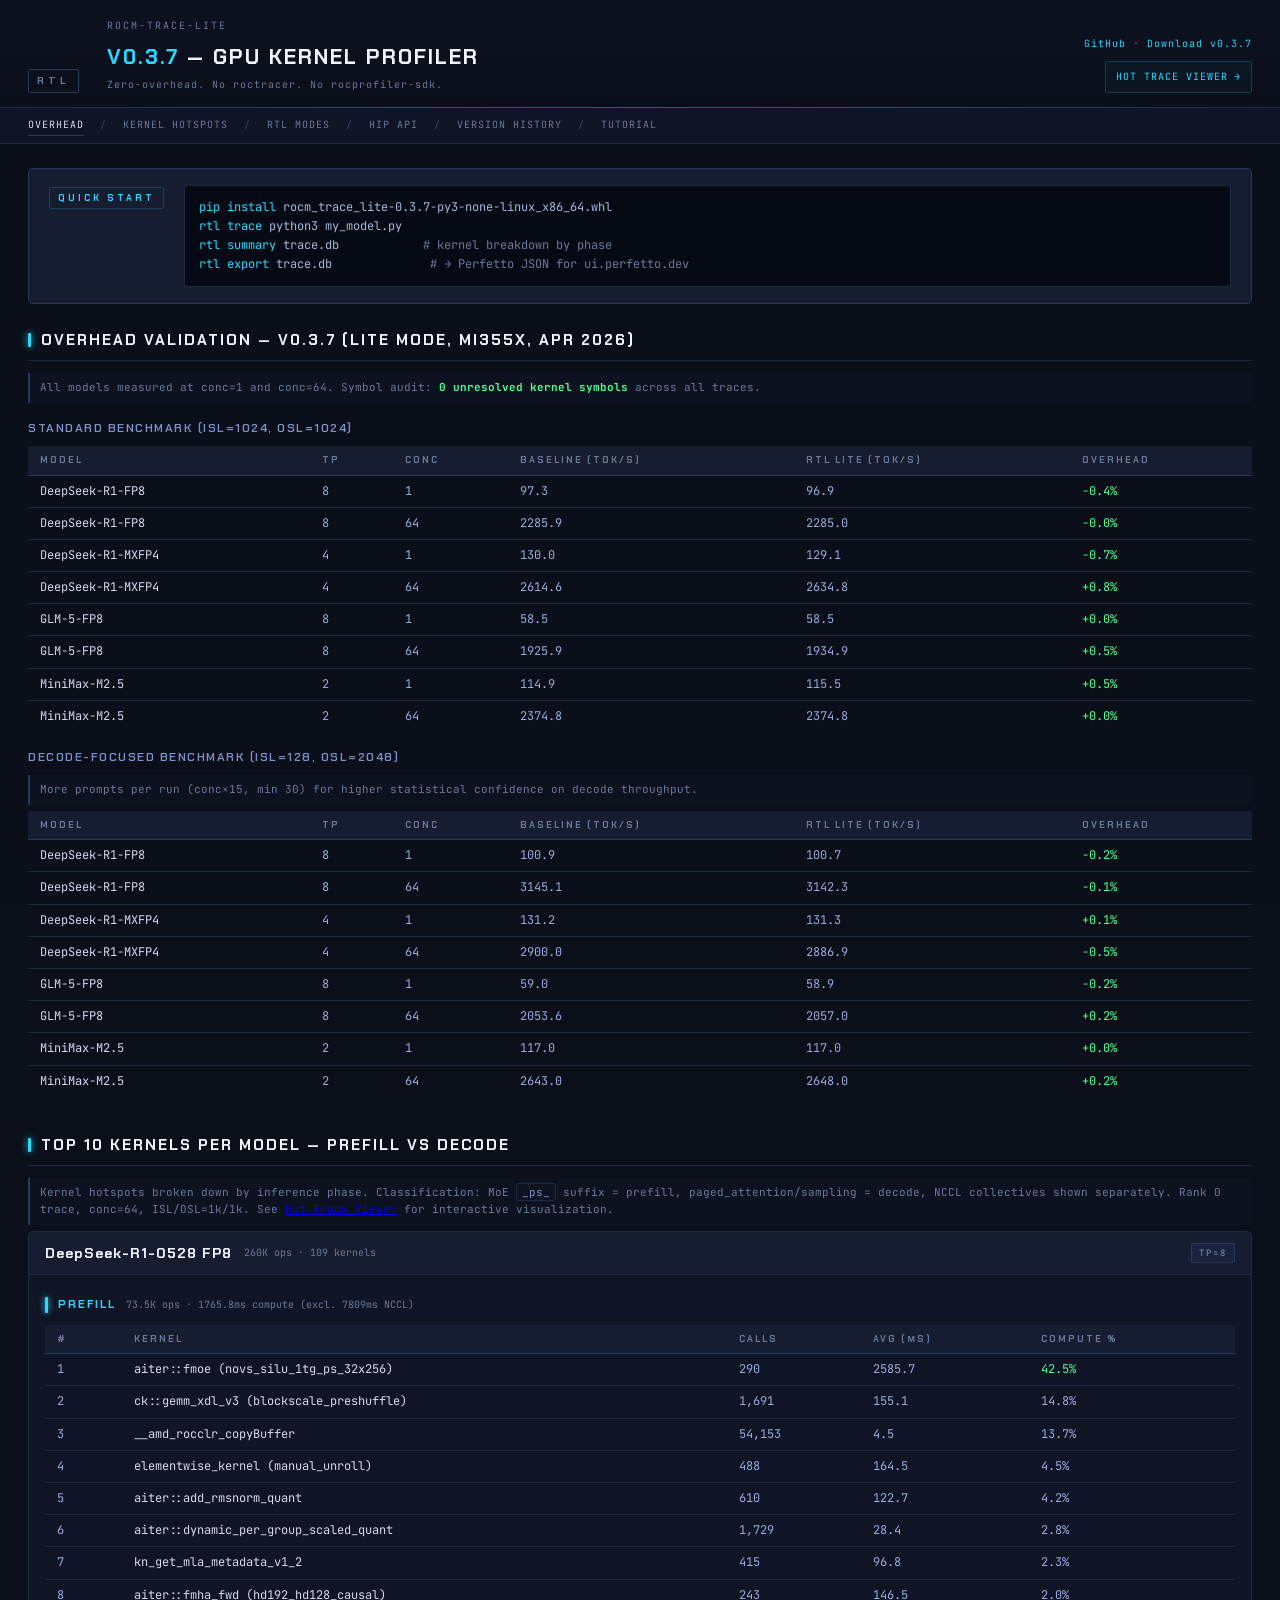
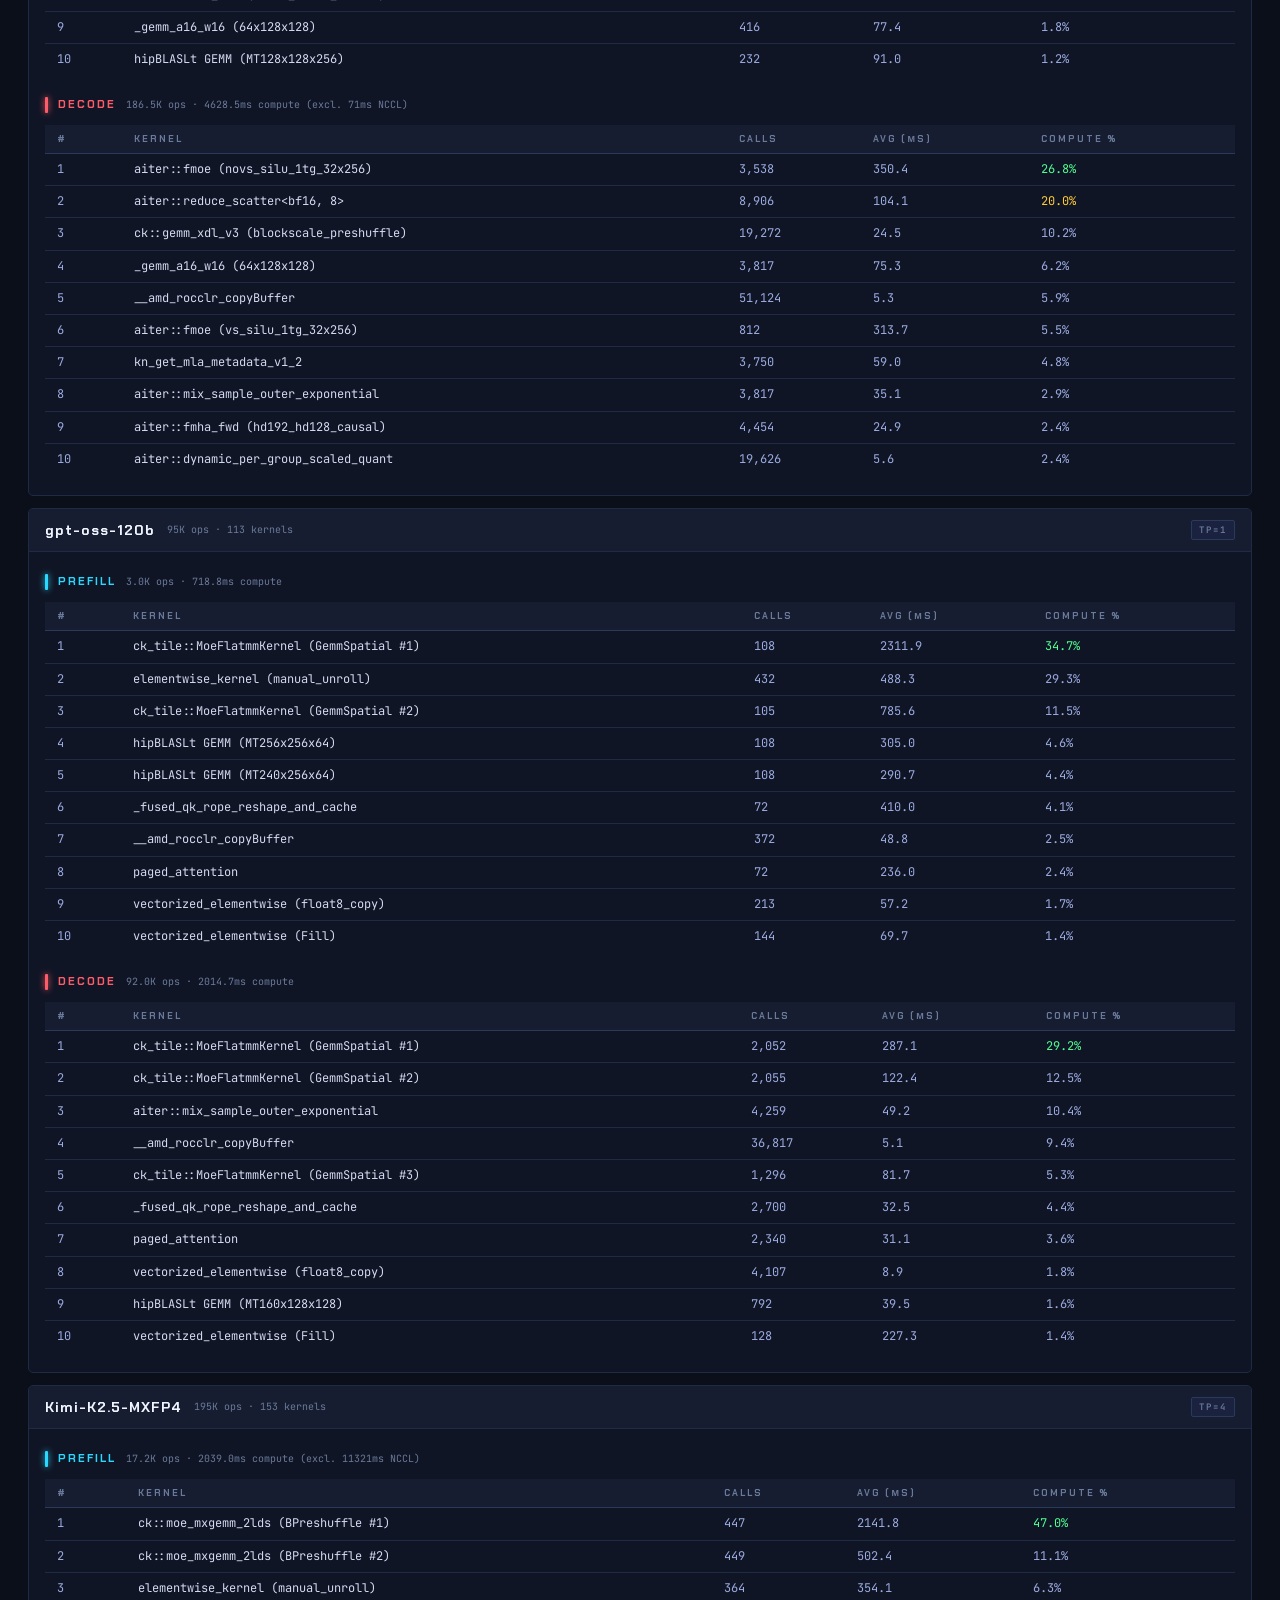
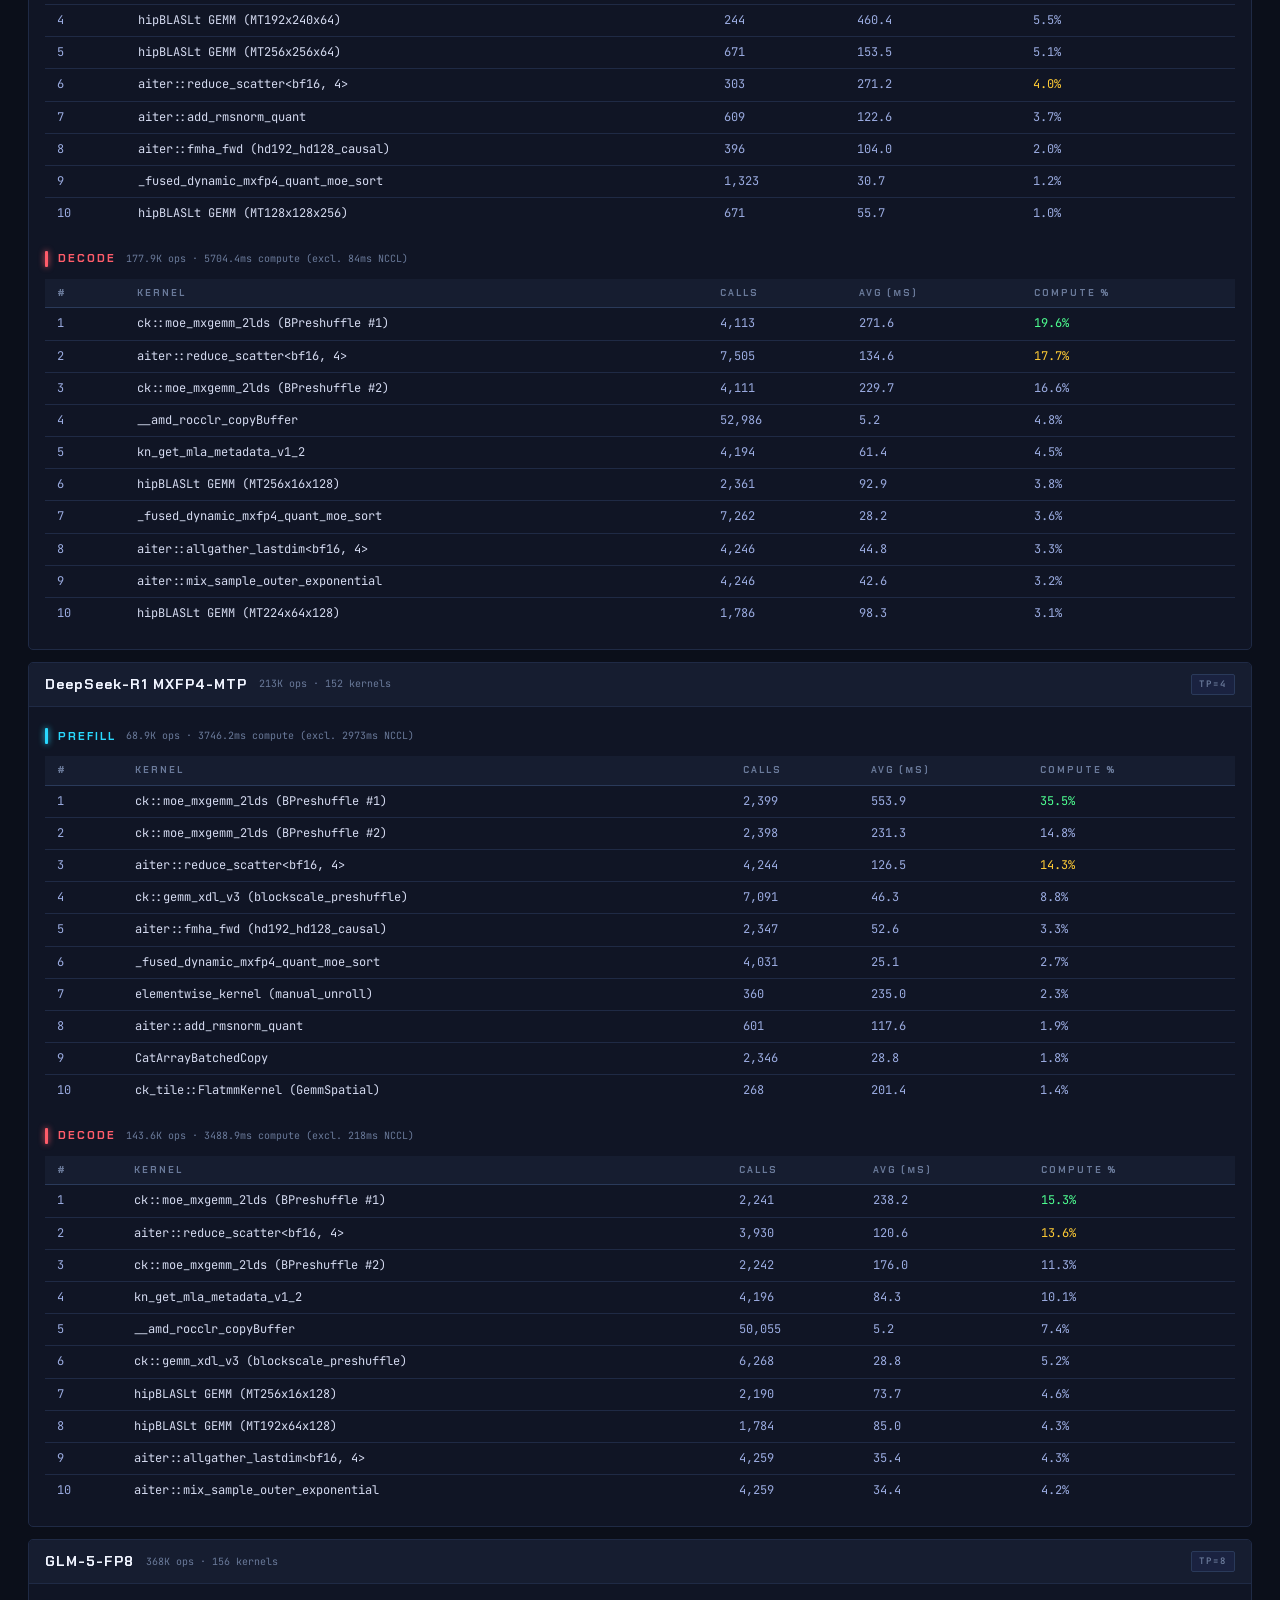
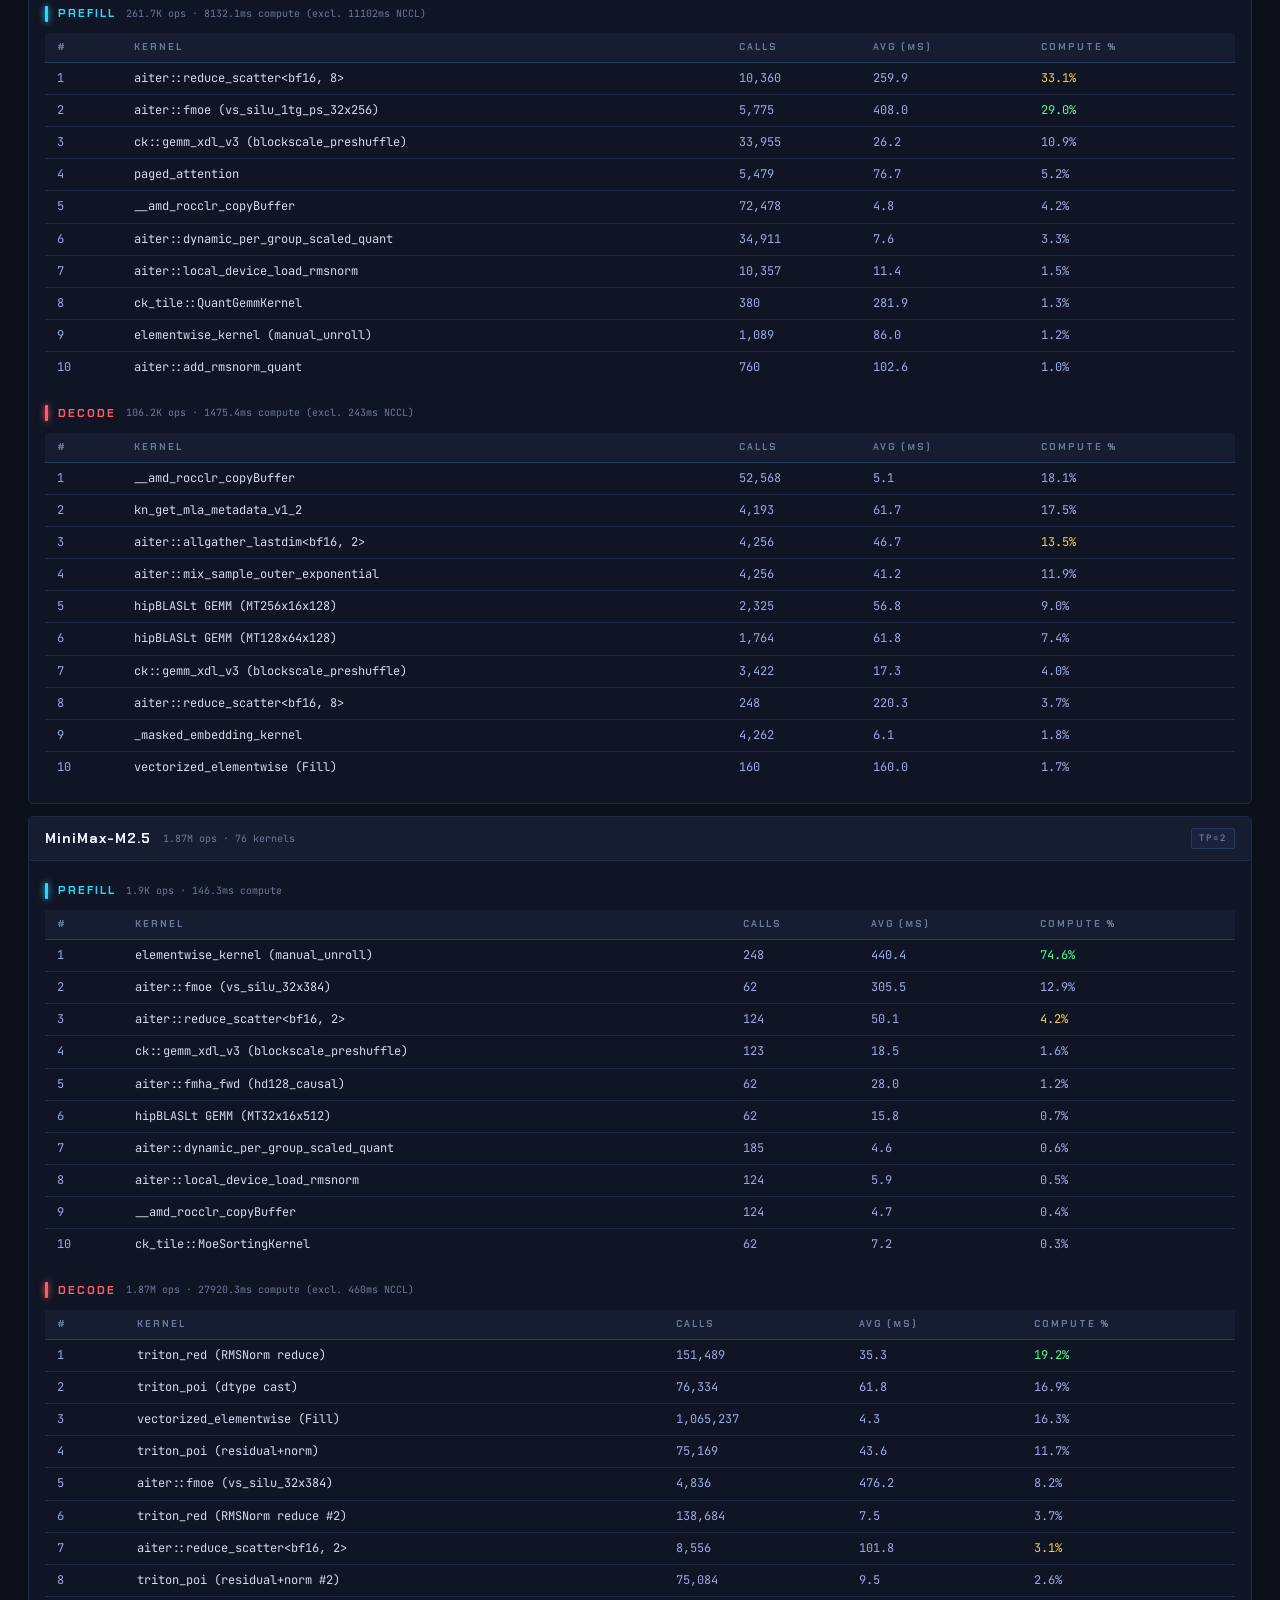
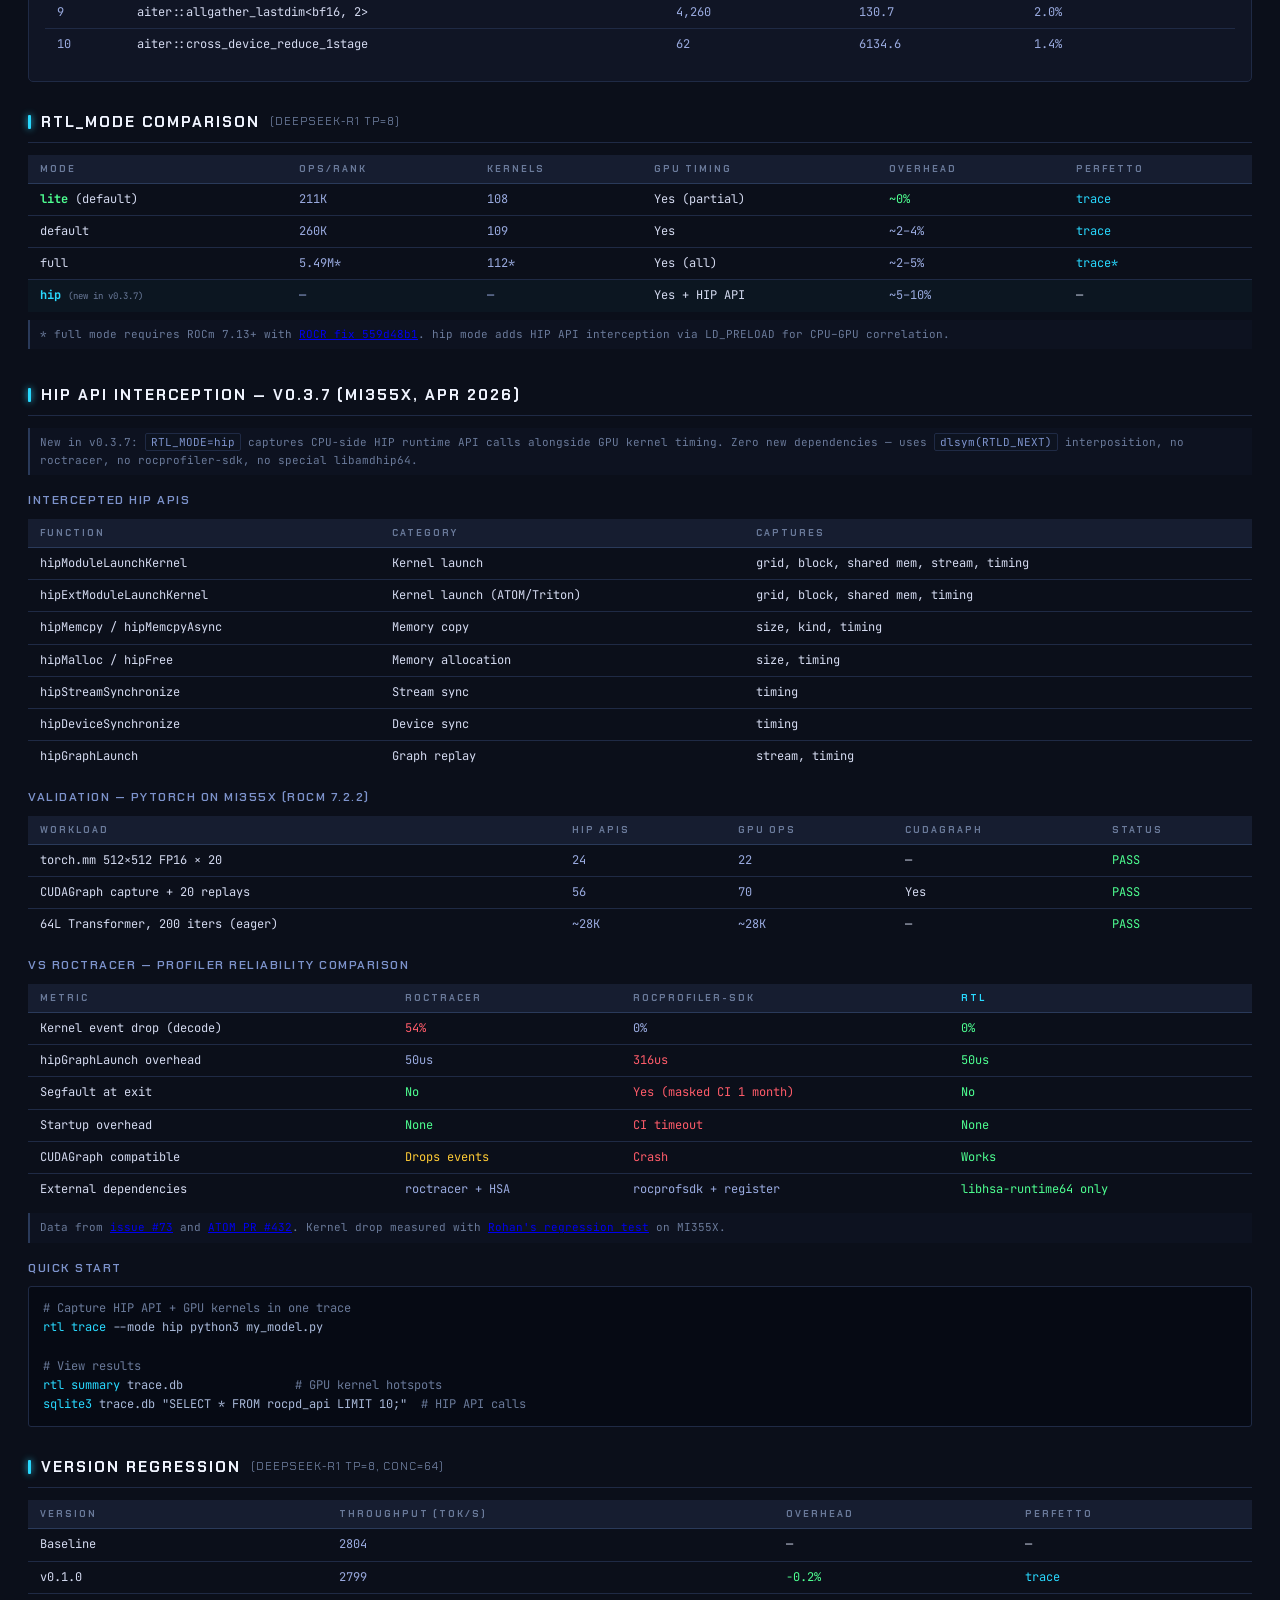
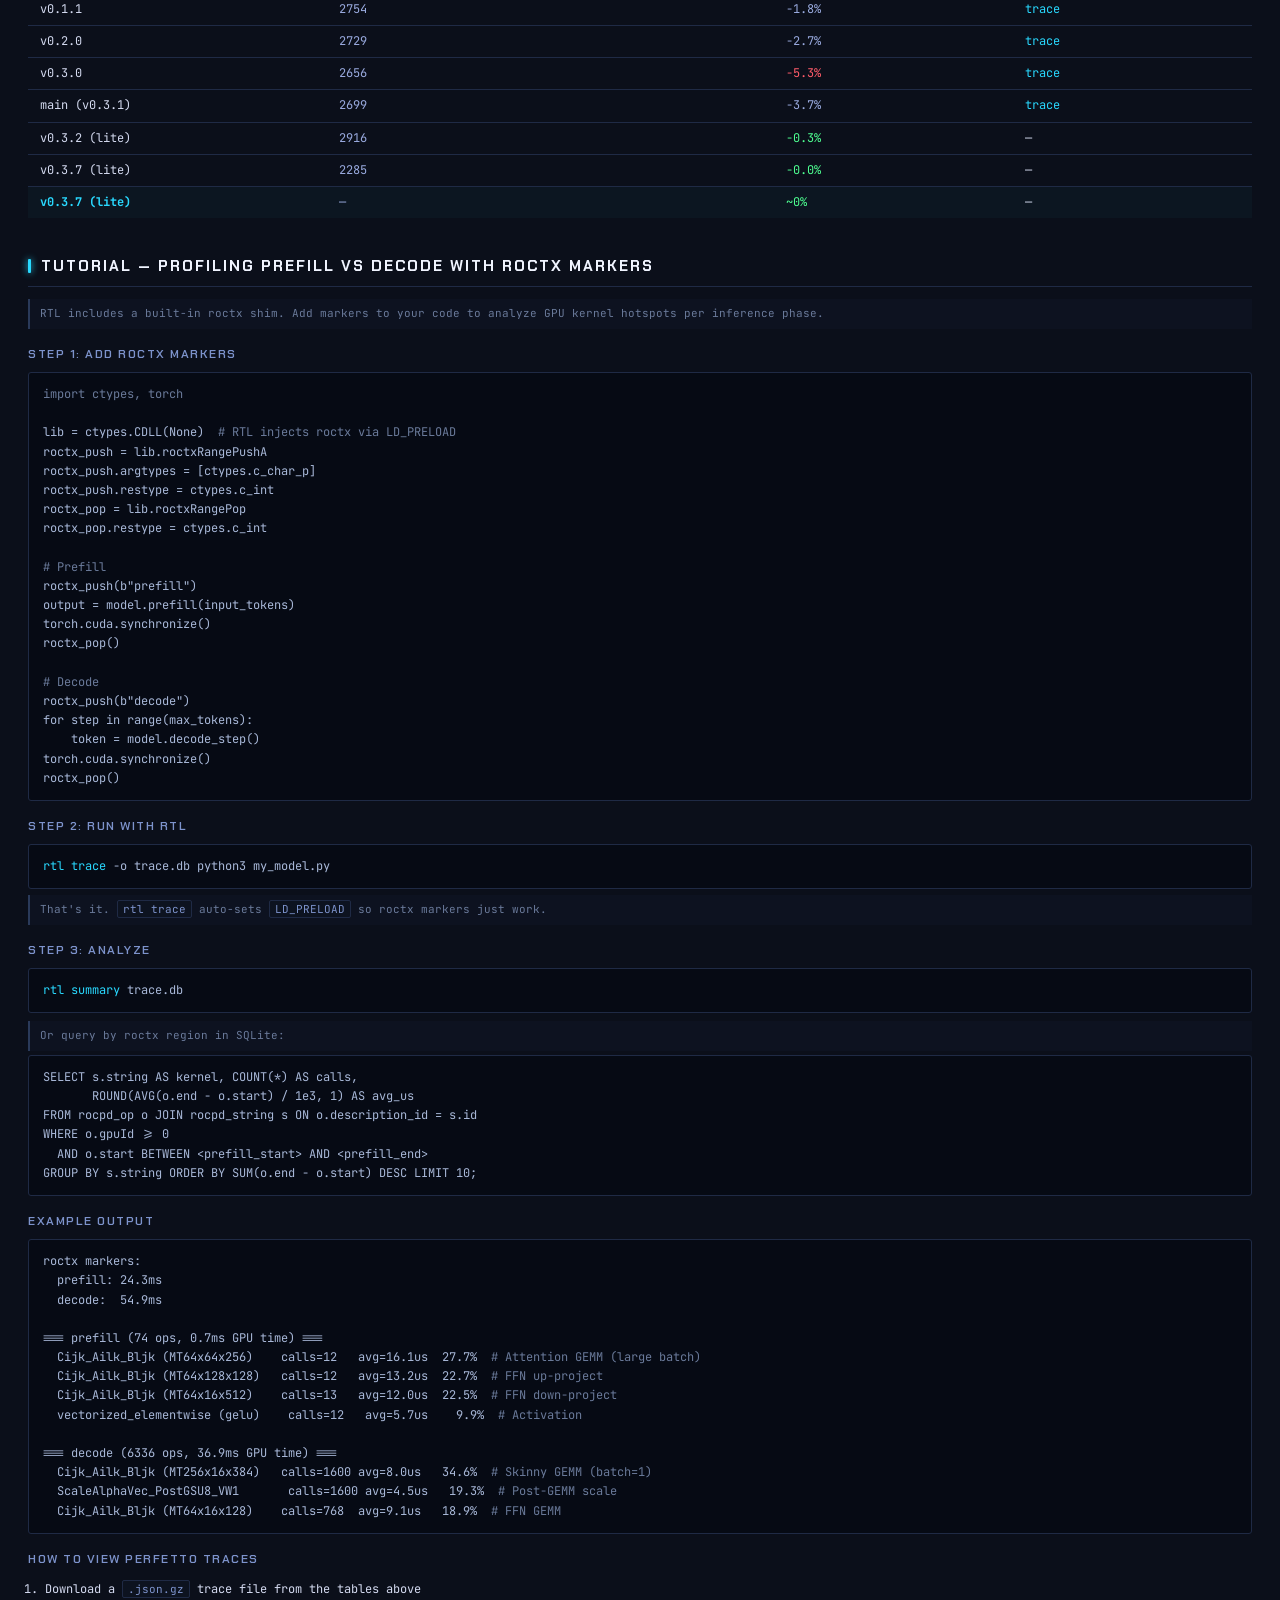
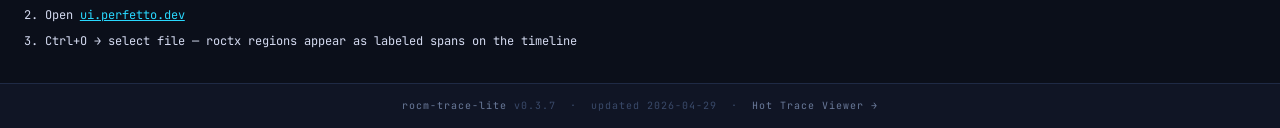
==== commit efd340fb: "docs: update all docs for v0.3.7 (hip mode + TraceLens) - cli_reference.md: add RTL_MODE=hip to env " ====
--- a/docs/extra/samples/index.html
+++ b/docs/extra/samples/index.html
@@ -132,11 +132,11 @@
   <div class="logo-mark">RTL</div>
   <div class="header-titles">
     <div style="font-size:10px;color:var(--muted);letter-spacing:2px;text-transform:uppercase">rocm-trace-lite</div>
-    <h1><span>v0.3.5</span> — GPU Kernel Profiler</h1>
+    <h1><span>v0.3.7</span> — GPU Kernel Profiler</h1>
     <div class="header-sub">Zero-overhead. No roctracer. No rocprofiler-sdk.</div>
   </div>
   <div class="header-right">
-    <div><a href="https://github.com/sunway513/rocm-trace-lite">GitHub</a> · <a href="https://github.com/sunway513/rocm-trace-lite/releases/tag/v0.3.5">Download v0.3.5</a></div>
+    <div><a href="https://github.com/sunway513/rocm-trace-lite">GitHub</a> · <a href="https://github.com/sunway513/rocm-trace-lite/releases/tag/v0.3.7">Download v0.3.7</a></div>
     <div style="margin-top:6px"><a class="hot-link" href="hot_trace.html">Hot Trace Viewer</a></div>
   </div>
 </header>
@@ -161,7 +161,7 @@
 <div class="quickstart">
   <div class="qs-badge">Quick Start</div>
   <div>
-<pre><span class="cmd">pip install</span> rocm_trace_lite-0.3.5-py3-none-linux_x86_64.whl
+<pre><span class="cmd">pip install</span> rocm_trace_lite-0.3.7-py3-none-linux_x86_64.whl
 <span class="cmd">rtl trace</span> python3 my_model.py
 <span class="cmd">rtl summary</span> trace.db            <span class="cmt"># kernel breakdown by phase</span>
 <span class="cmd">rtl export</span> trace.db              <span class="cmt"># → Perfetto JSON for ui.perfetto.dev</span></pre>
@@ -170,7 +170,7 @@
 
 <!-- ======= OVERHEAD VALIDATION ======= -->
 <div id="overhead" class="section">
-  <h2>Overhead Validation — v0.3.5 (lite mode, MI355X, Apr 2026)</h2>
+  <h2>Overhead Validation — v0.3.7 (lite mode, MI355X, Apr 2026)</h2>
   <p class="note">All models measured at conc=1 and conc=64. Symbol audit: <b style="color:var(--pass)">0 unresolved kernel symbols</b> across all traces.</p>
 
   <h3>Standard Benchmark (ISL=1024, OSL=1024)</h3>
@@ -509,7 +509,7 @@
     <tr><td><b style="color:var(--pass)">lite</b> (default)</td><td class="num">211K</td><td class="num">108</td><td>Yes (partial)</td><td class="pass">~0%</td><td><a href="mode_lite/perfetto_rank0.json.gz">trace</a></td></tr>
     <tr><td>default</td><td class="num">260K</td><td class="num">109</td><td>Yes</td><td class="num">~2–4%</td><td><a href="mode_full/perfetto_rank0.json.gz">trace</a></td></tr>
     <tr><td>full</td><td class="num">5.49M*</td><td class="num">112*</td><td>Yes (all)</td><td class="num">~2–5%</td><td><a href="mode_observe/perfetto_rank0.json.gz">trace*</a></td></tr>
-    <tr style="background:#29d9ff08"><td><b style="color:var(--prefill)">hip</b> <span style="font-size:9px;color:var(--muted)">(new in v0.3.5)</span></td><td class="num">—</td><td class="num">—</td><td>Yes + HIP API</td><td class="num">~5–10%</td><td>—</td></tr>
+    <tr style="background:#29d9ff08"><td><b style="color:var(--prefill)">hip</b> <span style="font-size:9px;color:var(--muted)">(new in v0.3.7)</span></td><td class="num">—</td><td class="num">—</td><td>Yes + HIP API</td><td class="num">~5–10%</td><td>—</td></tr>
   </table>
   </div>
   <p class="note">* full mode requires ROCm 7.13+ with <a href="https://github.com/ROCm/rocm-systems/commit/559d48b1">ROCR fix 559d48b1</a>. hip mode adds HIP API interception via LD_PRELOAD for CPU–GPU correlation.</p>
@@ -517,8 +517,8 @@
 
 <!-- ======= HIP API INTERCEPTION ======= -->
 <div id="hip-api" class="section">
-  <h2>HIP API Interception — v0.3.5 (MI355X, Apr 2026)</h2>
-  <p class="note">New in v0.3.5: <code>RTL_MODE=hip</code> captures CPU-side HIP runtime API calls alongside GPU kernel timing. Zero new dependencies — uses <code>dlsym(RTLD_NEXT)</code> interposition, no roctracer, no rocprofiler-sdk, no special libamdhip64.</p>
+  <h2>HIP API Interception — v0.3.7 (MI355X, Apr 2026)</h2>
+  <p class="note">New in v0.3.7: <code>RTL_MODE=hip</code> captures CPU-side HIP runtime API calls alongside GPU kernel timing. Zero new dependencies — uses <code>dlsym(RTLD_NEXT)</code> interposition, no roctracer, no rocprofiler-sdk, no special libamdhip64.</p>
 
   <h3>Intercepted HIP APIs</h3>
   <div class="tbl-wrap">
@@ -580,8 +580,8 @@
     <tr><td>v0.3.0</td><td class="num">2656</td><td class="fail">-5.3%</td><td><a href="v0.3.0/perfetto_rank0.json.gz">trace</a></td></tr>
     <tr><td>main (v0.3.1)</td><td class="num">2699</td><td class="num">-3.7%</td><td><a href="main/perfetto_rank0.json.gz">trace</a></td></tr>
     <tr><td>v0.3.2 (lite)</td><td class="num">2916</td><td class="pass">-0.3%</td><td>—</td></tr>
-    <tr><td>v0.3.5 (lite)</td><td class="num">2285</td><td class="pass">-0.0%</td><td>—</td></tr>
-    <tr style="background:#29d9ff08"><td><b style="color:var(--prefill)">v0.3.5 (lite)</b></td><td class="num">—</td><td class="pass">~0%</td><td>—</td></tr>
+    <tr><td>v0.3.7 (lite)</td><td class="num">2285</td><td class="pass">-0.0%</td><td>—</td></tr>
+    <tr style="background:#29d9ff08"><td><b style="color:var(--prefill)">v0.3.7 (lite)</b></td><td class="num">—</td><td class="pass">~0%</td><td>—</td></tr>
   </table>
   </div>
 </div>
@@ -656,7 +656,7 @@
 </div><!-- /container -->
 
 <footer>
-  <a href="https://github.com/sunway513/rocm-trace-lite">rocm-trace-lite</a> v0.3.5 &nbsp;·&nbsp; updated 2026-04-18 &nbsp;·&nbsp; <a href="hot_trace.html">Hot Trace Viewer →</a>
+  <a href="https://github.com/sunway513/rocm-trace-lite">rocm-trace-lite</a> v0.3.7 &nbsp;·&nbsp; updated 2026-04-29 &nbsp;·&nbsp; <a href="hot_trace.html">Hot Trace Viewer →</a>
 </footer>
 
 </body>
